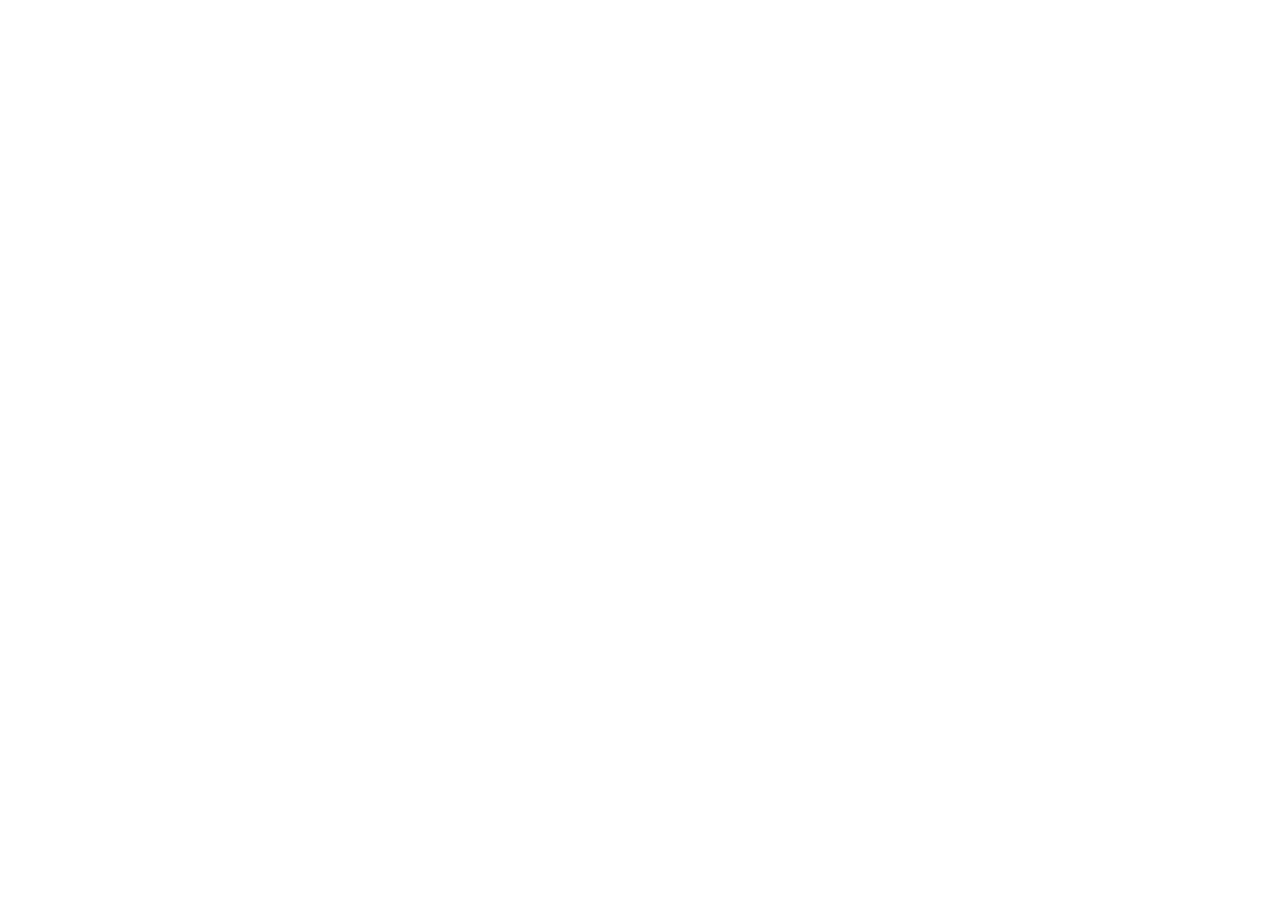
==== index.html @ 7d9b7986 "Add files via upload" ====
<!DOCTYPE html><html lang="th"><head><meta charSet="utf-8"/><meta name="viewport" content="width=device-width, initial-scale=1"/><link rel="stylesheet" href="./assets/styles-fNEETy1O.css" data-precedence="default"/><link rel="stylesheet" href="https://fonts.googleapis.com/css2?family=Noto+Sans+Thai:wght@400&amp;display=swap" data-precedence="default"/><title>OneDayPOS</title><meta name="theme-color" content="#790D16"/><link rel="modulepreload" href="./assets/index-P4hvJKYT.js"/><link rel="modulepreload" href="./assets/routes-D0tOv757.js"/><link rel="modulepreload" href="./assets/shell-CmMg1fGE.js"/><link rel="icon" type="image/svg+xml" href="./favicon.svg"/><link rel="manifest" href="./__grok/manifest.webmanifest"/><link rel="apple-touch-icon" href="./__grok/icon-180.png"/></head><body><!--$--><!--$--><!--/$--><!--/$--><script data-tsr-stream-part="">(self.$R=self.$R||{})["tsr"]=[];self.$_TSR={h(){this.hydrated=!0,this.c()},e(){this.streamEnded=!0,this.c()},c(){this.hydrated&&this.streamEnded&&(delete self.$_TSR,delete self.$R.tsr)},p(e){this.initialized?e():this.buffer.push(e)},buffer:[]};$_TSR.router=($R=>$R[0]={manifest:$R[1]={routes:$R[2]={__root__:$R[3]={preloads:$R[4]=["./assets/index-P4hvJKYT.js"],scripts:$R[5]=[$R[6]={attrs:$R[7]={type:"module",async:!0,src:"./assets/index-P4hvJKYT.js"}}]}}},matches:$R[8]=[$R[9]={i:"__root__ ",u:1792068646329,s:"success",ssr:!0}]})($R["tsr"]);$_TSR.e();{let s=document.currentScript,p;while((p=s.previousElementSibling)&&p.hasAttribute('data-tsr-stream-part'))p.remove();s.remove()}</script><script type="module" async="" src="./assets/index-P4hvJKYT.js"></script><script>document.currentScript.remove();/*$tsr-stream-boundary*/</script></body></html>
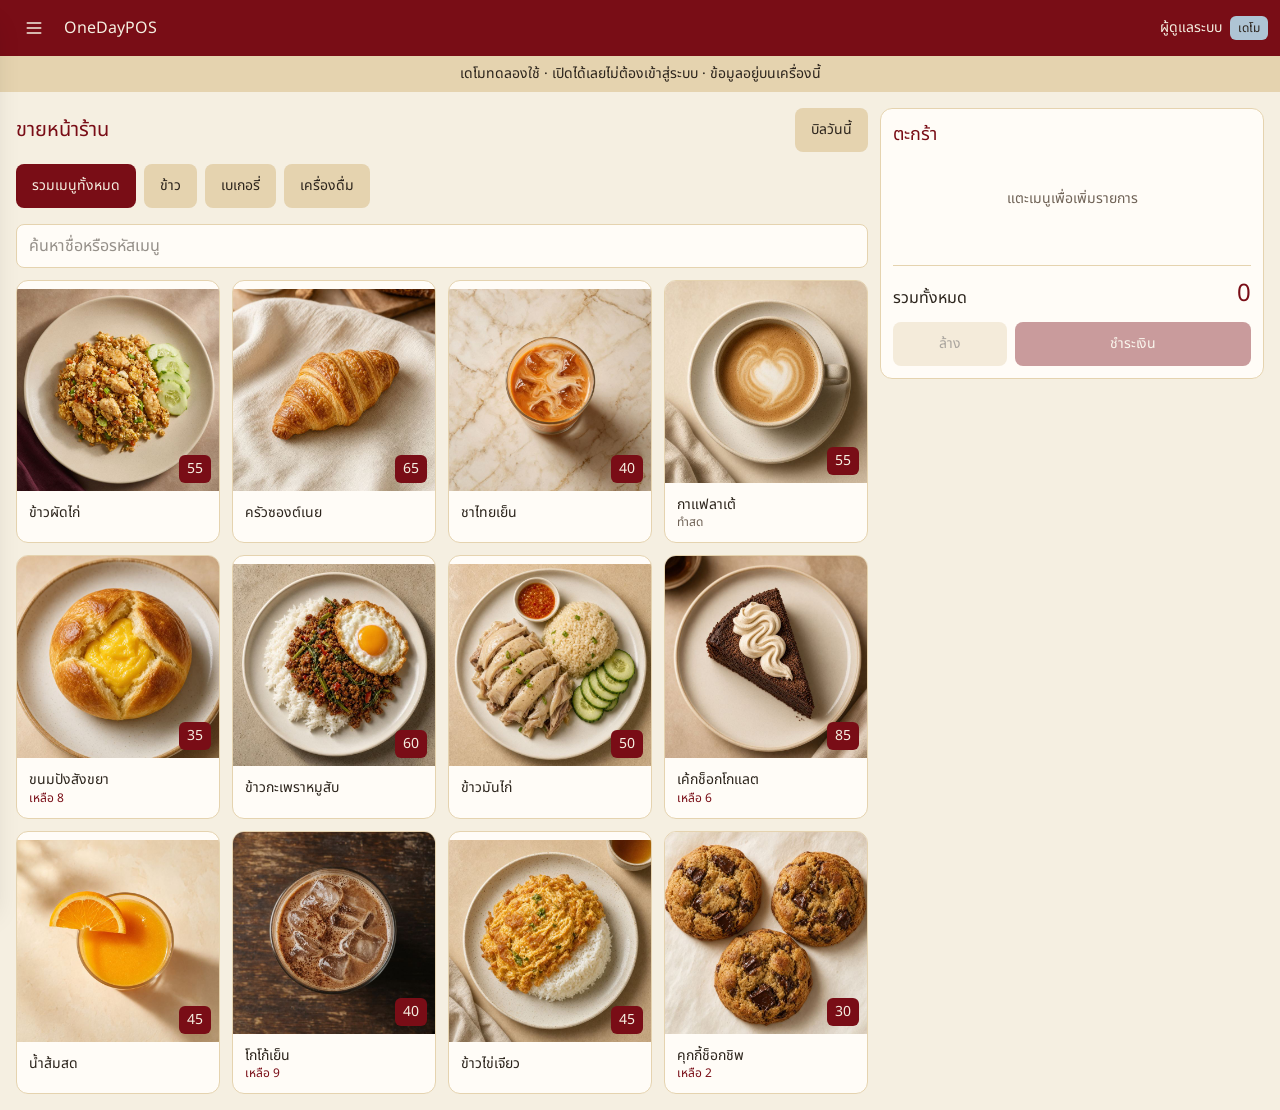
==== commit 8a7d52c9: "Stop the demo from opening the print dialog on every page" ====
--- a/index.html
+++ b/index.html
@@ -1 +1 @@
-<!DOCTYPE html><html lang="th"><head><meta charSet="utf-8"/><meta name="viewport" content="width=device-width, initial-scale=1"/><link rel="stylesheet" href="./assets/styles-fNEETy1O.css" data-precedence="default"/><link rel="stylesheet" href="https://fonts.googleapis.com/css2?family=Noto+Sans+Thai:wght@400&amp;display=swap" data-precedence="default"/><title>OneDayPOS</title><meta name="theme-color" content="#790D16"/><link rel="modulepreload" href="./assets/index-P4hvJKYT.js"/><link rel="modulepreload" href="./assets/routes-D0tOv757.js"/><link rel="modulepreload" href="./assets/shell-CmMg1fGE.js"/><link rel="icon" type="image/svg+xml" href="./favicon.svg"/><link rel="manifest" href="./__grok/manifest.webmanifest"/><link rel="apple-touch-icon" href="./__grok/icon-180.png"/></head><body><!--$--><!--$--><!--/$--><!--/$--><script data-tsr-stream-part="">(self.$R=self.$R||{})["tsr"]=[];self.$_TSR={h(){this.hydrated=!0,this.c()},e(){this.streamEnded=!0,this.c()},c(){this.hydrated&&this.streamEnded&&(delete self.$_TSR,delete self.$R.tsr)},p(e){this.initialized?e():this.buffer.push(e)},buffer:[]};$_TSR.router=($R=>$R[0]={manifest:$R[1]={routes:$R[2]={__root__:$R[3]={preloads:$R[4]=["./assets/index-P4hvJKYT.js"],scripts:$R[5]=[$R[6]={attrs:$R[7]={type:"module",async:!0,src:"./assets/index-P4hvJKYT.js"}}]}}},matches:$R[8]=[$R[9]={i:"__root__ ",u:1792068646329,s:"success",ssr:!0}]})($R["tsr"]);$_TSR.e();{let s=document.currentScript,p;while((p=s.previousElementSibling)&&p.hasAttribute('data-tsr-stream-part'))p.remove();s.remove()}</script><script type="module" async="" src="./assets/index-P4hvJKYT.js"></script><script>document.currentScript.remove();/*$tsr-stream-boundary*/</script></body></html>+<!DOCTYPE html><html lang="th"><head><meta charSet="utf-8"/><meta name="viewport" content="width=device-width, initial-scale=1"/><link rel="stylesheet" href="./assets/styles-fNEETy1O.css" data-precedence="default"/><link rel="stylesheet" href="https://fonts.googleapis.com/css2?family=Noto+Sans+Thai:wght@400&amp;display=swap" data-precedence="default"/><title>OneDayPOS</title><meta name="theme-color" content="#790D16"/><link rel="modulepreload" href="./assets/index-B2iScaxg.js"/><link rel="modulepreload" href="./assets/routes-D-dSI2WV.js"/><link rel="modulepreload" href="./assets/shell-BjtMpGil.js"/><link rel="icon" type="image/svg+xml" href="./favicon.svg"/><link rel="manifest" href="./__grok/manifest.webmanifest"/><link rel="apple-touch-icon" href="./__grok/icon-180.png"/></head><body><!--$--><!--$--><!--/$--><!--/$--><script data-tsr-stream-part="">(self.$R=self.$R||{})["tsr"]=[];self.$_TSR={h(){this.hydrated=!0,this.c()},e(){this.streamEnded=!0,this.c()},c(){this.hydrated&&this.streamEnded&&(delete self.$_TSR,delete self.$R.tsr)},p(e){this.initialized?e():this.buffer.push(e)},buffer:[]};$_TSR.router=($R=>$R[0]={manifest:$R[1]={routes:$R[2]={__root__:$R[3]={preloads:$R[4]=["./assets/index-B2iScaxg.js"],scripts:$R[5]=[$R[6]={attrs:$R[7]={type:"module",async:!0,src:"./assets/index-B2iScaxg.js"}}]}}},matches:$R[8]=[$R[9]={i:"__root__ ",u:1792079364567,s:"success",ssr:!0}]})($R["tsr"]);$_TSR.e();{let s=document.currentScript,p;while((p=s.previousElementSibling)&&p.hasAttribute('data-tsr-stream-part'))p.remove();s.remove()}</script><script type="module" async="" src="./assets/index-B2iScaxg.js"></script><script>document.currentScript.remove();/*$tsr-stream-boundary*/</script></body></html>
--- a/assets/styles-fNEETy1O.css
+++ b/assets/styles-fNEETy1O.css
@@ -0,0 +1,2 @@
+/*! tailwindcss v4.3.3 | MIT License | https://tailwindcss.com */
+@layer properties{@supports (((-webkit-hyphens:none)) and (not (margin-trim:inline))) or ((-moz-orient:inline) and (not (color:rgb(from red r g b)))){*,:before,:after,::backdrop{--tw-translate-x:0;--tw-translate-y:0;--tw-translate-z:0;--tw-scale-x:1;--tw-scale-y:1;--tw-scale-z:1;--tw-rotate-x:initial;--tw-rotate-y:initial;--tw-rotate-z:initial;--tw-skew-x:initial;--tw-skew-y:initial;--tw-space-y-reverse:0;--tw-border-style:solid;--tw-leading:initial;--tw-font-weight:initial;--tw-ordinal:initial;--tw-slashed-zero:initial;--tw-numeric-figure:initial;--tw-numeric-spacing:initial;--tw-numeric-fraction:initial;--tw-shadow:0 0 #0000;--tw-shadow-color:initial;--tw-shadow-alpha:100%;--tw-inset-shadow:0 0 #0000;--tw-inset-shadow-color:initial;--tw-inset-shadow-alpha:100%;--tw-ring-color:initial;--tw-ring-shadow:0 0 #0000;--tw-inset-ring-color:initial;--tw-inset-ring-shadow:0 0 #0000;--tw-ring-inset:initial;--tw-ring-offset-width:0px;--tw-ring-offset-color:#fff;--tw-ring-offset-shadow:0 0 #0000;--tw-outline-style:solid;--tw-blur:initial;--tw-brightness:initial;--tw-contrast:initial;--tw-grayscale:initial;--tw-hue-rotate:initial;--tw-invert:initial;--tw-opacity:initial;--tw-saturate:initial;--tw-sepia:initial;--tw-drop-shadow:initial;--tw-drop-shadow-color:initial;--tw-drop-shadow-alpha:100%;--tw-drop-shadow-size:initial;--tw-duration:initial;--tw-ease:initial;--tw-content:""}}}@layer theme{:root,:host{--font-sans:Tahoma, "Noto Sans Thai", Loma, sans-serif;--font-mono:ui-monospace, SFMono-Regular, Menlo, Monaco, Consolas, "Liberation Mono", "Courier New", monospace;--color-red-500:oklch(63.7% .237 25.331);--color-zinc-50:oklch(98.5% 0 none);--color-zinc-400:oklch(70.5% .015 286.067);--color-zinc-500:oklch(55.2% .016 285.938);--color-zinc-900:oklch(21% .006 285.885);--color-zinc-950:oklch(14.1% .005 285.823);--color-neutral-100:oklch(97% 0 none);--color-neutral-300:oklch(87% 0 none);--color-neutral-500:oklch(55.6% 0 none);--color-neutral-700:oklch(37.1% 0 none);--color-neutral-900:oklch(20.5% 0 none);--color-black:#000;--color-white:#fff;--spacing:.25rem;--container-xs:20rem;--container-sm:24rem;--container-md:28rem;--container-xl:36rem;--container-3xl:48rem;--container-7xl:80rem;--text-xs:.75rem;--text-xs--line-height:calc(1 / .75);--text-sm:.875rem;--text-sm--line-height:calc(1.25 / .875);--text-base:1rem;--text-base--line-height:calc(1.5 / 1);--text-lg:1.125rem;--text-lg--line-height:calc(1.75 / 1.125);--text-xl:1.25rem;--text-xl--line-height:calc(1.75 / 1.25);--text-2xl:1.5rem;--text-2xl--line-height:calc(2 / 1.5);--text-3xl:1.875rem;--text-3xl--line-height:calc(2.25 / 1.875);--font-weight-medium:500;--font-weight-semibold:600;--tracking-tight:-.025em;--leading-tight:1.25;--leading-snug:1.375;--leading-normal:1.5;--radius-xs:.125rem;--radius-sm:.25rem;--radius-md:.375rem;--radius-lg:.5rem;--radius-xl:.75rem;--radius-2xl:1rem;--ease-out:cubic-bezier(0, 0, .2, 1);--ease-in-out:cubic-bezier(.4, 0, .2, 1);--animate-pulse:pulse 2s cubic-bezier(.4, 0, .6, 1) infinite;--default-transition-duration:.15s;--default-transition-timing-function:cubic-bezier(.4, 0, .2, 1);--default-font-family:var(--font-sans);--default-mono-font-family:var(--font-mono);--color-brand:#790d16;--color-brand-ink:#f5efe1;--color-sand:#e5d3af;--color-cream:#f5efe1;--color-ink:#2c241c;--color-muted:#6f6256;--color-card:#fffcf7;--color-sky:#aec4d4}}@layer base{*,:after,:before,::backdrop{box-sizing:border-box;border:0 solid;margin:0;padding:0}::file-selector-button{box-sizing:border-box;border:0 solid;margin:0;padding:0}html,:host{-webkit-text-size-adjust:100%;tab-size:4;line-height:1.5;font-family:var(--default-font-family,-apple-system, BlinkMacSystemFont, "Segoe UI", Roboto, "Helvetica Neue", "Noto Sans", Arial, sans-serif, "Apple Color Emoji", "Segoe UI Emoji", "Segoe UI Symbol", "Noto Color Emoji");font-feature-settings:var(--default-font-feature-settings,normal);font-variation-settings:var(--default-font-variation-settings,normal);-webkit-tap-highlight-color:transparent}hr{height:0;color:inherit;border-top-width:1px}abbr:where([title]){-webkit-text-decoration:underline dotted;text-decoration:underline dotted}h1,h2,h3,h4,h5,h6{font-size:inherit;font-weight:inherit}a{color:inherit;-webkit-text-decoration:inherit;-webkit-text-decoration:inherit;-webkit-text-decoration:inherit;-webkit-text-decoration:inherit;text-decoration:inherit}b,strong{font-weight:bolder}code,kbd,samp,pre{font-family:var(--default-mono-font-family,ui-monospace, SFMono-Regular, Menlo, Monaco, Consolas, "Liberation Mono", "Courier New", monospace);font-feature-settings:var(--default-mono-font-feature-settings,normal);font-variation-settings:var(--default-mono-font-variation-settings,normal);font-size:1em}small{font-size:80%}sub,sup{vertical-align:baseline;font-size:75%;line-height:0;position:relative}sub{bottom:-.25em}sup{top:-.5em}table{text-indent:0;border-color:inherit;border-collapse:collapse}:-moz-focusring:where(:not(iframe)){outline:auto}progress{vertical-align:baseline}summary{display:list-item}ol,ul,menu{list-style:none}img,svg,video,canvas,audio,iframe,embed,object{vertical-align:middle;display:block}img,video{max-width:100%;height:auto}button,input,select,optgroup,textarea{font:inherit;font-feature-settings:inherit;font-variation-settings:inherit;letter-spacing:inherit;color:inherit;opacity:1;background-color:#0000;border-radius:0}::file-selector-button{font:inherit;font-feature-settings:inherit;font-variation-settings:inherit;letter-spacing:inherit;color:inherit;opacity:1;background-color:#0000;border-radius:0}:where(select:is([multiple],[size])) optgroup{font-weight:bolder}:where(select:is([multiple],[size])) optgroup option{padding-inline-start:20px}::file-selector-button{margin-inline-end:4px}::placeholder{opacity:1}@supports (not ((-webkit-appearance:-apple-pay-button))) or (contain-intrinsic-size:1px){::placeholder{color:currentColor}@supports (color:color-mix(in lab, red, red)){::placeholder{color:color-mix(in oklab, currentcolor 50%, transparent)}}}textarea{resize:vertical}::-webkit-search-decoration{-webkit-appearance:none}::-webkit-date-and-time-value{min-height:1lh;text-align:inherit}::-webkit-datetime-edit{display:inline-flex}::-webkit-datetime-edit-fields-wrapper{padding:0}::-webkit-datetime-edit{padding-block:0}::-webkit-datetime-edit-year-field{padding-block:0}::-webkit-datetime-edit-month-field{padding-block:0}::-webkit-datetime-edit-day-field{padding-block:0}::-webkit-datetime-edit-hour-field{padding-block:0}::-webkit-datetime-edit-minute-field{padding-block:0}::-webkit-datetime-edit-second-field{padding-block:0}::-webkit-datetime-edit-millisecond-field{padding-block:0}::-webkit-datetime-edit-meridiem-field{padding-block:0}::-webkit-calendar-picker-indicator{line-height:1}:-moz-ui-invalid{box-shadow:none}button,input:where([type=button],[type=reset],[type=submit]){appearance:button}::file-selector-button{appearance:button}::-webkit-inner-spin-button{height:auto}::-webkit-outer-spin-button{height:auto}[hidden]:where(:not([hidden=until-found])){display:none!important}button:not(:disabled),[role=button]:not(:disabled){cursor:pointer}html{--lightningcss-light:initial;--lightningcss-dark: ;color-scheme:light}body{background:var(--color-cream);min-height:100dvh;color:var(--color-ink);font-family:var(--font-sans);margin:0;line-height:1.5}input,select,textarea,button{font-family:inherit}:focus-visible{outline:2px solid var(--color-brand);outline-offset:2px}}@layer components;@layer utilities{.pointer-events-none{pointer-events:none}.collapse{visibility:collapse}.invisible{visibility:hidden}.visible{visibility:visible}.absolute{position:absolute}.fixed{position:fixed}.relative{position:relative}.static{position:static}.sticky{position:sticky}.inset-0{inset:0}.inset-x-0{inset-inline:0}.top-0{top:0}.top-2{top:calc(var(--spacing) * 2)}.top-16{top:calc(var(--spacing) * 16)}.right-1{right:var(--spacing)}.right-2{right:calc(var(--spacing) * 2)}.right-3{right:calc(var(--spacing) * 3)}.right-4{right:calc(var(--spacing) * 4)}.bottom-0{bottom:0}.bottom-2{bottom:calc(var(--spacing) * 2)}.bottom-4{bottom:calc(var(--spacing) * 4)}.left-0{left:0}.left-1{left:var(--spacing)}.left-2{left:calc(var(--spacing) * 2)}.left-3{left:calc(var(--spacing) * 3)}.left-4{left:calc(var(--spacing) * 4)}.z-30{z-index:30}.z-40{z-index:40}.z-50{z-index:50}.col-span-2{grid-column:span 2/span 2}.container{width:100%}@media (width>=40rem){.container{max-width:40rem}}@media (width>=48rem){.container{max-width:48rem}}@media (width>=64rem){.container{max-width:64rem}}@media (width>=80rem){.container{max-width:80rem}}@media (width>=96rem){.container{max-width:96rem}}.mx-auto{margin-inline:auto}.my-2{margin-block:calc(var(--spacing) * 2)}.mt-1{margin-top:var(--spacing)}.mt-2{margin-top:calc(var(--spacing) * 2)}.mt-3{margin-top:calc(var(--spacing) * 3)}.mt-4{margin-top:calc(var(--spacing) * 4)}.mt-6{margin-top:calc(var(--spacing) * 6)}.mt-8{margin-top:calc(var(--spacing) * 8)}.mt-auto{margin-top:auto}.mb-1{margin-bottom:var(--spacing)}.mb-2{margin-bottom:calc(var(--spacing) * 2)}.mb-3{margin-bottom:calc(var(--spacing) * 3)}.mb-4{margin-bottom:calc(var(--spacing) * 4)}.mb-5{margin-bottom:calc(var(--spacing) * 5)}.ml-2{margin-left:calc(var(--spacing) * 2)}.ml-auto{margin-left:auto}.ml-px{margin-left:1px}.block{display:block}.contents{display:contents}.flex{display:flex}.grid{display:grid}.hidden{display:none}.inline{display:inline}.inline-block{display:inline-block}.inline-flex{display:inline-flex}.table{display:table}.aspect-square{aspect-ratio:1}.size-4{width:calc(var(--spacing) * 4);height:calc(var(--spacing) * 4)}.size-5{width:calc(var(--spacing) * 5);height:calc(var(--spacing) * 5)}.size-10{width:calc(var(--spacing) * 10);height:calc(var(--spacing) * 10)}.size-11{width:calc(var(--spacing) * 11);height:calc(var(--spacing) * 11)}.size-14{width:calc(var(--spacing) * 14);height:calc(var(--spacing) * 14)}.h-7{height:calc(var(--spacing) * 7)}.h-8{height:calc(var(--spacing) * 8)}.h-11{height:calc(var(--spacing) * 11)}.h-14{height:calc(var(--spacing) * 14)}.h-20{height:calc(var(--spacing) * 20)}.h-28{height:calc(var(--spacing) * 28)}.h-dvh{height:100dvh}.h-full{height:100%}.max-h-64{max-height:calc(var(--spacing) * 64)}.max-h-\[85dvh\]{max-height:85dvh}.max-h-\[92dvh\]{max-height:92dvh}.min-h-11{min-height:calc(var(--spacing) * 11)}.min-h-12{min-height:calc(var(--spacing) * 12)}.min-h-24{min-height:calc(var(--spacing) * 24)}.min-h-dvh{min-height:100dvh}.min-h-screen{min-height:100vh}.w-8{width:calc(var(--spacing) * 8)}.w-28{width:calc(var(--spacing) * 28)}.w-72{width:calc(var(--spacing) * 72)}.w-80{width:calc(var(--spacing) * 80)}.w-auto{width:auto}.w-full{width:100%}.max-w-7xl{max-width:var(--container-7xl)}.max-w-36{max-width:calc(var(--spacing) * 36)}.max-w-md{max-width:var(--container-md)}.max-w-sm{max-width:var(--container-sm)}.max-w-xl{max-width:var(--container-xl)}.max-w-xs{max-width:var(--container-xs)}.min-w-0{min-width:0}.min-w-12{min-width:calc(var(--spacing) * 12)}.min-w-32{min-width:calc(var(--spacing) * 32)}.flex-1{flex:1}.shrink{flex-shrink:1}.shrink-0{flex-shrink:0}.border-collapse{border-collapse:collapse}.-translate-x-full{--tw-translate-x:-100%;translate:var(--tw-translate-x) var(--tw-translate-y)}.translate-x-0{--tw-translate-x:0px;translate:var(--tw-translate-x) var(--tw-translate-y)}.scale-100{--tw-scale-x:100%;--tw-scale-y:100%;--tw-scale-z:100%;scale:var(--tw-scale-x) var(--tw-scale-y)}.scale-\[0\.25\]{scale:.25}.transform{transform:var(--tw-rotate-x,) var(--tw-rotate-y,) var(--tw-rotate-z,) var(--tw-skew-x,) var(--tw-skew-y,)}.animate-pulse{animation:var(--animate-pulse)}.cursor-pointer{cursor:pointer}.resize{resize:both}.grid-cols-2{grid-template-columns:repeat(2,minmax(0,1fr))}.grid-cols-3{grid-template-columns:repeat(3,minmax(0,1fr))}.grid-cols-\[1\.5rem_1fr_2rem_2\.5rem\]{grid-template-columns:1.5rem 1fr 2rem 2.5rem}.grid-cols-\[6rem_1fr\]{grid-template-columns:6rem 1fr}.grid-cols-\[6rem_1fr_6rem\]{grid-template-columns:6rem 1fr 6rem}.flex-col{flex-direction:column}.flex-wrap{flex-wrap:wrap}.place-items-center{place-items:center}.items-center{align-items:center}.items-end{align-items:flex-end}.items-start{align-items:flex-start}.justify-between{justify-content:space-between}.justify-center{justify-content:center}.gap-1{gap:var(--spacing)}.gap-2{gap:calc(var(--spacing) * 2)}.gap-3{gap:calc(var(--spacing) * 3)}.gap-4{gap:calc(var(--spacing) * 4)}.gap-6{gap:calc(var(--spacing) * 6)}:where(.space-y-3>:not(:last-child)){--tw-space-y-reverse:0;margin-block-start:calc(calc(var(--spacing) * 3) * var(--tw-space-y-reverse));margin-block-end:calc(calc(var(--spacing) * 3) * calc(1 - var(--tw-space-y-reverse)))}.self-start{align-self:flex-start}.truncate{text-overflow:ellipsis;white-space:nowrap;overflow:hidden}.overflow-auto{overflow:auto}.overflow-hidden{overflow:hidden}.overflow-x-auto{overflow-x:auto}.rounded{border-radius:.25rem}.rounded-2xl{border-radius:var(--radius-2xl)}.rounded-full{border-radius:2147483647px}.rounded-lg{border-radius:var(--radius-lg)}.rounded-md{border-radius:var(--radius-md)}.rounded-xl{border-radius:var(--radius-xl)}.rounded-t-2xl{border-top-left-radius:var(--radius-2xl);border-top-right-radius:var(--radius-2xl)}.border{border-style:var(--tw-border-style);border-width:1px}.border-t{border-top-style:var(--tw-border-style);border-top-width:1px}.border-b{border-bottom-style:var(--tw-border-style);border-bottom-width:1px}.border-dashed{--tw-border-style:dashed;border-style:dashed}.border-ink{border-color:var(--color-ink)}.border-neutral-300{border-color:var(--color-neutral-300)}.border-sand{border-color:var(--color-sand)}.bg-black{background-color:var(--color-black)}.bg-black\/10{background-color:#0000001a}@supports (color:color-mix(in lab, red, red)){.bg-black\/10{background-color:color-mix(in oklab, var(--color-black) 10%, transparent)}}.bg-brand{background-color:var(--color-brand)}.bg-card{background-color:var(--color-card)}.bg-cream{background-color:var(--color-cream)}.bg-ink\/40{background-color:#2c241c66}@supports (color:color-mix(in lab, red, red)){.bg-ink\/40{background-color:color-mix(in oklab, var(--color-ink) 40%, transparent)}}.bg-sand{background-color:var(--color-sand)}.bg-sky{background-color:var(--color-sky)}.bg-transparent{background-color:#0000}.bg-zinc-50{background-color:var(--color-zinc-50)}.object-contain{object-fit:contain}.object-cover{object-fit:cover}.p-2{padding:calc(var(--spacing) * 2)}.p-3{padding:calc(var(--spacing) * 3)}.p-4{padding:calc(var(--spacing) * 4)}.p-6{padding:calc(var(--spacing) * 6)}.p-8{padding:calc(var(--spacing) * 8)}.p-\[16px\]{padding:16px}.px-0{padding-inline:0}.px-2{padding-inline:calc(var(--spacing) * 2)}.px-3{padding-inline:calc(var(--spacing) * 3)}.px-4{padding-inline:calc(var(--spacing) * 4)}.px-6{padding-inline:calc(var(--spacing) * 6)}.py-1{padding-block:var(--spacing)}.py-2{padding-block:calc(var(--spacing) * 2)}.py-3{padding-block:calc(var(--spacing) * 3)}.py-4{padding-block:calc(var(--spacing) * 4)}.py-8{padding-block:calc(var(--spacing) * 8)}.pt-2{padding-top:calc(var(--spacing) * 2)}.pt-3{padding-top:calc(var(--spacing) * 3)}.pt-6{padding-top:calc(var(--spacing) * 6)}.pr-3\.5{padding-right:calc(var(--spacing) * 3.5)}.pb-1{padding-bottom:var(--spacing)}.pb-24{padding-bottom:calc(var(--spacing) * 24)}.pl-4{padding-left:calc(var(--spacing) * 4)}.text-center{text-align:center}.text-left{text-align:left}.text-right{text-align:right}.text-2xl{font-size:var(--text-2xl);line-height:var(--tw-leading,var(--text-2xl--line-height))}.text-3xl{font-size:var(--text-3xl);line-height:var(--tw-leading,var(--text-3xl--line-height))}.text-base{font-size:var(--text-base);line-height:var(--tw-leading,var(--text-base--line-height))}.text-lg{font-size:var(--text-lg);line-height:var(--tw-leading,var(--text-lg--line-height))}.text-sm{font-size:var(--text-sm);line-height:var(--tw-leading,var(--text-sm--line-height))}.text-xl{font-size:var(--text-xl);line-height:var(--tw-leading,var(--text-xl--line-height))}.text-xs{font-size:var(--text-xs);line-height:var(--tw-leading,var(--text-xs--line-height))}.text-\[13px\]{font-size:13px}.leading-snug{--tw-leading:var(--leading-snug);line-height:var(--leading-snug)}.font-medium{--tw-font-weight:var(--font-weight-medium);font-weight:var(--font-weight-medium)}.font-semibold{--tw-font-weight:var(--font-weight-semibold);font-weight:var(--font-weight-semibold)}.text-balance{text-wrap:balance}.text-wrap{text-wrap:wrap}.break-words{overflow-wrap:break-word}.text-brand{color:var(--color-brand)}.text-brand-ink{color:var(--color-brand-ink)}.text-ink{color:var(--color-ink)}.text-muted{color:var(--color-muted)}.text-neutral-500{color:var(--color-neutral-500)}.text-red-500{color:var(--color-red-500)}.text-white{color:var(--color-white)}.text-zinc-500{color:var(--color-zinc-500)}.text-zinc-900{color:var(--color-zinc-900)}.lowercase{text-transform:lowercase}.uppercase{text-transform:uppercase}.tabular-nums{--tw-numeric-spacing:tabular-nums;font-variant-numeric:var(--tw-ordinal,) var(--tw-slashed-zero,) var(--tw-numeric-figure,) var(--tw-numeric-spacing,) var(--tw-numeric-fraction,)}.underline-offset-4{text-underline-offset:4px}.antialiased{-webkit-font-smoothing:antialiased;-moz-osx-font-smoothing:grayscale}.opacity-0{opacity:0}.opacity-50{opacity:.5}.opacity-70{opacity:.7}.opacity-100{opacity:1}.shadow{--tw-shadow:0 1px 3px 0 var(--tw-shadow-color,#0000001a), 0 1px 2px -1px var(--tw-shadow-color,#0000001a);box-shadow:var(--tw-inset-shadow), var(--tw-inset-ring-shadow), var(--tw-ring-offset-shadow), var(--tw-ring-shadow), var(--tw-shadow)}.shadow-lg{--tw-shadow:0 10px 15px -3px var(--tw-shadow-color,#0000001a), 0 4px 6px -4px var(--tw-shadow-color,#0000001a);box-shadow:var(--tw-inset-shadow), var(--tw-inset-ring-shadow), var(--tw-ring-offset-shadow), var(--tw-ring-shadow), var(--tw-shadow)}.shadow-sm{--tw-shadow:0 1px 3px 0 var(--tw-shadow-color,#0000001a), 0 1px 2px -1px var(--tw-shadow-color,#0000001a);box-shadow:var(--tw-inset-shadow), var(--tw-inset-ring-shadow), var(--tw-ring-offset-shadow), var(--tw-ring-shadow), var(--tw-shadow)}.shadow-xl{--tw-shadow:0 20px 25px -5px var(--tw-shadow-color,#0000001a), 0 8px 10px -6px var(--tw-shadow-color,#0000001a);box-shadow:var(--tw-inset-shadow), var(--tw-inset-ring-shadow), var(--tw-ring-offset-shadow), var(--tw-ring-shadow), var(--tw-shadow)}.ring{--tw-ring-shadow:var(--tw-ring-inset,) 0 0 0 calc(1px + var(--tw-ring-offset-width)) var(--tw-ring-color,currentcolor);box-shadow:var(--tw-inset-shadow), var(--tw-inset-ring-shadow), var(--tw-ring-offset-shadow), var(--tw-ring-shadow), var(--tw-shadow)}.outline,.outline-1{outline-style:var(--tw-outline-style);outline-width:1px}.-outline-offset-1{outline-offset:calc(1px * -1)}.outline-black\/10{outline-color:#0000001a}@supports (color:color-mix(in lab, red, red)){.outline-black\/10{outline-color:color-mix(in oklab, var(--color-black) 10%, transparent)}}.blur{--tw-blur:blur(8px);filter:var(--tw-blur,) var(--tw-brightness,) var(--tw-contrast,) var(--tw-grayscale,) var(--tw-hue-rotate,) var(--tw-invert,) var(--tw-saturate,) var(--tw-sepia,) var(--tw-drop-shadow,)}.blur-\[4px\]{--tw-blur:blur(4px);filter:var(--tw-blur,) var(--tw-brightness,) var(--tw-contrast,) var(--tw-grayscale,) var(--tw-hue-rotate,) var(--tw-invert,) var(--tw-saturate,) var(--tw-sepia,) var(--tw-drop-shadow,)}.blur-none{--tw-blur: ;filter:var(--tw-blur,) var(--tw-brightness,) var(--tw-contrast,) var(--tw-grayscale,) var(--tw-hue-rotate,) var(--tw-invert,) var(--tw-saturate,) var(--tw-sepia,) var(--tw-drop-shadow,)}.grayscale{--tw-grayscale:grayscale(100%);filter:var(--tw-blur,) var(--tw-brightness,) var(--tw-contrast,) var(--tw-grayscale,) var(--tw-hue-rotate,) var(--tw-invert,) var(--tw-saturate,) var(--tw-sepia,) var(--tw-drop-shadow,)}.invert{--tw-invert:invert(100%);filter:var(--tw-blur,) var(--tw-brightness,) var(--tw-contrast,) var(--tw-grayscale,) var(--tw-hue-rotate,) var(--tw-invert,) var(--tw-saturate,) var(--tw-sepia,) var(--tw-drop-shadow,)}.sepia{--tw-sepia:sepia(100%);filter:var(--tw-blur,) var(--tw-brightness,) var(--tw-contrast,) var(--tw-grayscale,) var(--tw-hue-rotate,) var(--tw-invert,) var(--tw-saturate,) var(--tw-sepia,) var(--tw-drop-shadow,)}.filter{filter:var(--tw-blur,) var(--tw-brightness,) var(--tw-contrast,) var(--tw-grayscale,) var(--tw-hue-rotate,) var(--tw-invert,) var(--tw-saturate,) var(--tw-sepia,) var(--tw-drop-shadow,)}.filter\!{filter:var(--tw-blur,) var(--tw-brightness,) var(--tw-contrast,) var(--tw-grayscale,) var(--tw-hue-rotate,) var(--tw-invert,) var(--tw-saturate,) var(--tw-sepia,) var(--tw-drop-shadow,)!important}.transition{transition-property:color,background-color,border-color,outline-color,text-decoration-color,fill,stroke,--tw-gradient-from,--tw-gradient-via,--tw-gradient-to,opacity,box-shadow,transform,translate,scale,rotate,filter,-webkit-backdrop-filter,backdrop-filter,display,content-visibility,overlay,pointer-events;transition-timing-function:var(--tw-ease,var(--default-transition-timing-function));transition-duration:var(--tw-duration,var(--default-transition-duration))}.transition-\[box-shadow\]{transition-property:box-shadow;transition-timing-function:var(--tw-ease,var(--default-transition-timing-function));transition-duration:var(--tw-duration,var(--default-transition-duration))}.transition-\[opacity\,filter\,scale\]{transition-property:opacity,filter,scale;transition-timing-function:var(--tw-ease,var(--default-transition-timing-function));transition-duration:var(--tw-duration,var(--default-transition-duration))}.transition-\[scale\,background-color\]{transition-property:scale,background-color;transition-timing-function:var(--tw-ease,var(--default-transition-timing-function));transition-duration:var(--tw-duration,var(--default-transition-duration))}.transition-\[scale\,opacity\,filter\]{transition-property:scale,opacity,filter;transition-timing-function:var(--tw-ease,var(--default-transition-timing-function));transition-duration:var(--tw-duration,var(--default-transition-duration))}.transition-transform{transition-property:transform,translate,scale,rotate;transition-timing-function:var(--tw-ease,var(--default-transition-timing-function));transition-duration:var(--tw-duration,var(--default-transition-duration))}.duration-150{--tw-duration:.15s;transition-duration:.15s}.duration-300{--tw-duration:.3s;transition-duration:.3s}.ease-\[cubic-bezier\(0\.2\,0\,0\,1\)\]{--tw-ease:cubic-bezier(.2,0,0,1);transition-timing-function:cubic-bezier(.2,0,0,1)}.ease-out{--tw-ease:var(--ease-out);transition-timing-function:var(--ease-out)}.after\:absolute:after{content:var(--tw-content);position:absolute}.after\:top-1\/2:after{content:var(--tw-content);top:50%}.after\:left-1\/2:after{content:var(--tw-content);left:50%}.after\:size-10:after{content:var(--tw-content);width:calc(var(--spacing) * 10);height:calc(var(--spacing) * 10)}.after\:-translate-1\/2:after{content:var(--tw-content);--tw-translate-x:calc(calc(1 / 2 * 100%) * -1);--tw-translate-y:calc(calc(1 / 2 * 100%) * -1);translate:var(--tw-translate-x) var(--tw-translate-y)}@media (hover:hover){.hover\:bg-neutral-100:hover{background-color:var(--color-neutral-100)}.hover\:bg-sand:hover{background-color:var(--color-sand)}.hover\:underline:hover{text-decoration-line:underline}}.active\:scale-\[0\.96\]:active,.active\:not-disabled\:scale-\[0\.96\]:active:not(:disabled){scale:.96}.disabled\:cursor-wait:disabled{cursor:wait}.disabled\:no-underline:disabled{text-decoration-line:none}.disabled\:opacity-40:disabled{opacity:.4}@media (width>=40rem){.sm\:inline{display:inline}.sm\:max-w-3xl{max-width:var(--container-3xl)}.sm\:max-w-md{max-width:var(--container-md)}.sm\:grid-cols-2{grid-template-columns:repeat(2,minmax(0,1fr))}.sm\:grid-cols-3{grid-template-columns:repeat(3,minmax(0,1fr))}.sm\:grid-cols-4{grid-template-columns:repeat(4,minmax(0,1fr))}.sm\:grid-cols-5{grid-template-columns:repeat(5,minmax(0,1fr))}.sm\:grid-cols-\[12rem_1fr\]{grid-template-columns:12rem 1fr}.sm\:items-center{align-items:center}.sm\:gap-2{gap:calc(var(--spacing) * 2)}.sm\:rounded-2xl{border-radius:var(--radius-2xl)}.sm\:p-4{padding:calc(var(--spacing) * 4)}.sm\:px-3{padding-inline:calc(var(--spacing) * 3)}}@media (width>=64rem){.lg\:sticky{position:sticky}.lg\:top-16{top:calc(var(--spacing) * 16)}.lg\:block{display:block}.lg\:hidden{display:none}.lg\:grid-cols-\[1\.2fr_0\.8fr\]{grid-template-columns:1.2fr .8fr}.lg\:grid-cols-\[1fr_16rem\]{grid-template-columns:1fr 16rem}.lg\:flex-row{flex-direction:row}.lg\:self-start{align-self:flex-start}.lg\:pb-0{padding-bottom:0}}@media (width>=80rem){.xl\:w-96{width:calc(var(--spacing) * 96)}.xl\:grid-cols-4{grid-template-columns:repeat(4,minmax(0,1fr))}}@media (prefers-color-scheme:dark){.dark\:border-neutral-700{border-color:var(--color-neutral-700)}.dark\:bg-white\/20{background-color:#fff3}@supports (color:color-mix(in lab, red, red)){.dark\:bg-white\/20{background-color:color-mix(in oklab, var(--color-white) 20%, transparent)}}.dark\:bg-zinc-950{background-color:var(--color-zinc-950)}.dark\:text-zinc-50{color:var(--color-zinc-50)}.dark\:text-zinc-400{color:var(--color-zinc-400)}.dark\:outline-white\/10{outline-color:#ffffff1a}@supports (color:color-mix(in lab, red, red)){.dark\:outline-white\/10{outline-color:color-mix(in oklab, var(--color-white) 10%, transparent)}}@media (hover:hover){.dark\:hover\:bg-neutral-900:hover{background-color:var(--color-neutral-900)}}}}.sidebar-panel{transition:transform .2s}.cart-pane{max-height:calc(100dvh - 5.5rem)}.receipt-paper{width:72mm;max-width:100%}@media (prefers-reduced-motion:reduce){.sidebar-panel{transition:none}}.print-mount{display:none}@media print{.no-print{display:none!important}.print-mount{display:block!important}body{background:#fff!important}}@property --tw-translate-x{syntax:"*";inherits:false;initial-value:0}@property --tw-translate-y{syntax:"*";inherits:false;initial-value:0}@property --tw-translate-z{syntax:"*";inherits:false;initial-value:0}@property --tw-scale-x{syntax:"*";inherits:false;initial-value:1}@property --tw-scale-y{syntax:"*";inherits:false;initial-value:1}@property --tw-scale-z{syntax:"*";inherits:false;initial-value:1}@property --tw-rotate-x{syntax:"*";inherits:false}@property --tw-rotate-y{syntax:"*";inherits:false}@property --tw-rotate-z{syntax:"*";inherits:false}@property --tw-skew-x{syntax:"*";inherits:false}@property --tw-skew-y{syntax:"*";inherits:false}@property --tw-space-y-reverse{syntax:"*";inherits:false;initial-value:0}@property --tw-border-style{syntax:"*";inherits:false;initial-value:solid}@property --tw-leading{syntax:"*";inherits:false}@property --tw-font-weight{syntax:"*";inherits:false}@property --tw-ordinal{syntax:"*";inherits:false}@property --tw-slashed-zero{syntax:"*";inherits:false}@property --tw-numeric-figure{syntax:"*";inherits:false}@property --tw-numeric-spacing{syntax:"*";inherits:false}@property --tw-numeric-fraction{syntax:"*";inherits:false}@property --tw-shadow{syntax:"*";inherits:false;initial-value:0 0 #0000}@property --tw-shadow-color{syntax:"*";inherits:false}@property --tw-shadow-alpha{syntax:"<percentage>";inherits:false;initial-value:100%}@property --tw-inset-shadow{syntax:"*";inherits:false;initial-value:0 0 #0000}@property --tw-inset-shadow-color{syntax:"*";inherits:false}@property --tw-inset-shadow-alpha{syntax:"<percentage>";inherits:false;initial-value:100%}@property --tw-ring-color{syntax:"*";inherits:false}@property --tw-ring-shadow{syntax:"*";inherits:false;initial-value:0 0 #0000}@property --tw-inset-ring-color{syntax:"*";inherits:false}@property --tw-inset-ring-shadow{syntax:"*";inherits:false;initial-value:0 0 #0000}@property --tw-ring-inset{syntax:"*";inherits:false}@property --tw-ring-offset-width{syntax:"<length>";inherits:false;initial-value:0}@property --tw-ring-offset-color{syntax:"*";inherits:false;initial-value:#fff}@property --tw-ring-offset-shadow{syntax:"*";inherits:false;initial-value:0 0 #0000}@property --tw-outline-style{syntax:"*";inherits:false;initial-value:solid}@property --tw-blur{syntax:"*";inherits:false}@property --tw-brightness{syntax:"*";inherits:false}@property --tw-contrast{syntax:"*";inherits:false}@property --tw-grayscale{syntax:"*";inherits:false}@property --tw-hue-rotate{syntax:"*";inherits:false}@property --tw-invert{syntax:"*";inherits:false}@property --tw-opacity{syntax:"*";inherits:false}@property --tw-saturate{syntax:"*";inherits:false}@property --tw-sepia{syntax:"*";inherits:false}@property --tw-drop-shadow{syntax:"*";inherits:false}@property --tw-drop-shadow-color{syntax:"*";inherits:false}@property --tw-drop-shadow-alpha{syntax:"<percentage>";inherits:false;initial-value:100%}@property --tw-drop-shadow-size{syntax:"*";inherits:false}@property --tw-duration{syntax:"*";inherits:false}@property --tw-ease{syntax:"*";inherits:false}@property --tw-content{syntax:"*";inherits:false;initial-value:""}@keyframes pulse{50%{opacity:.5}}
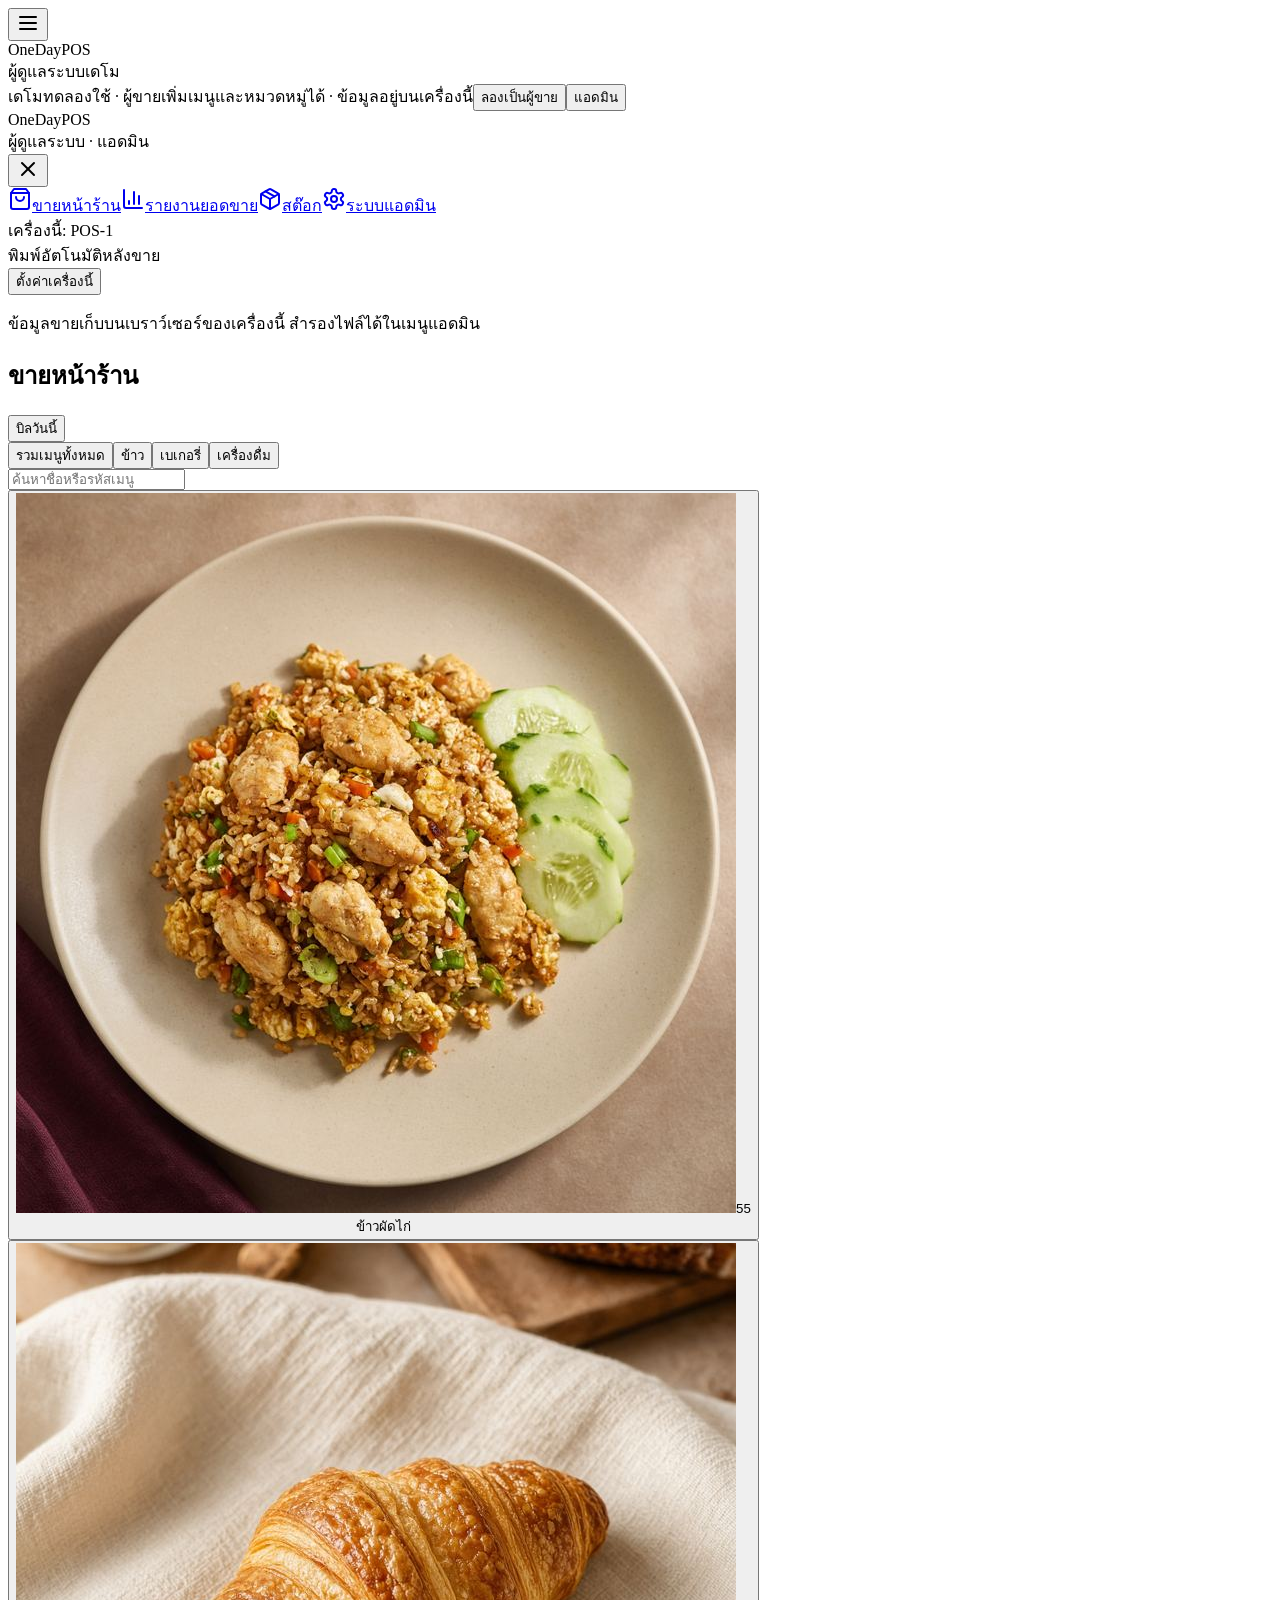
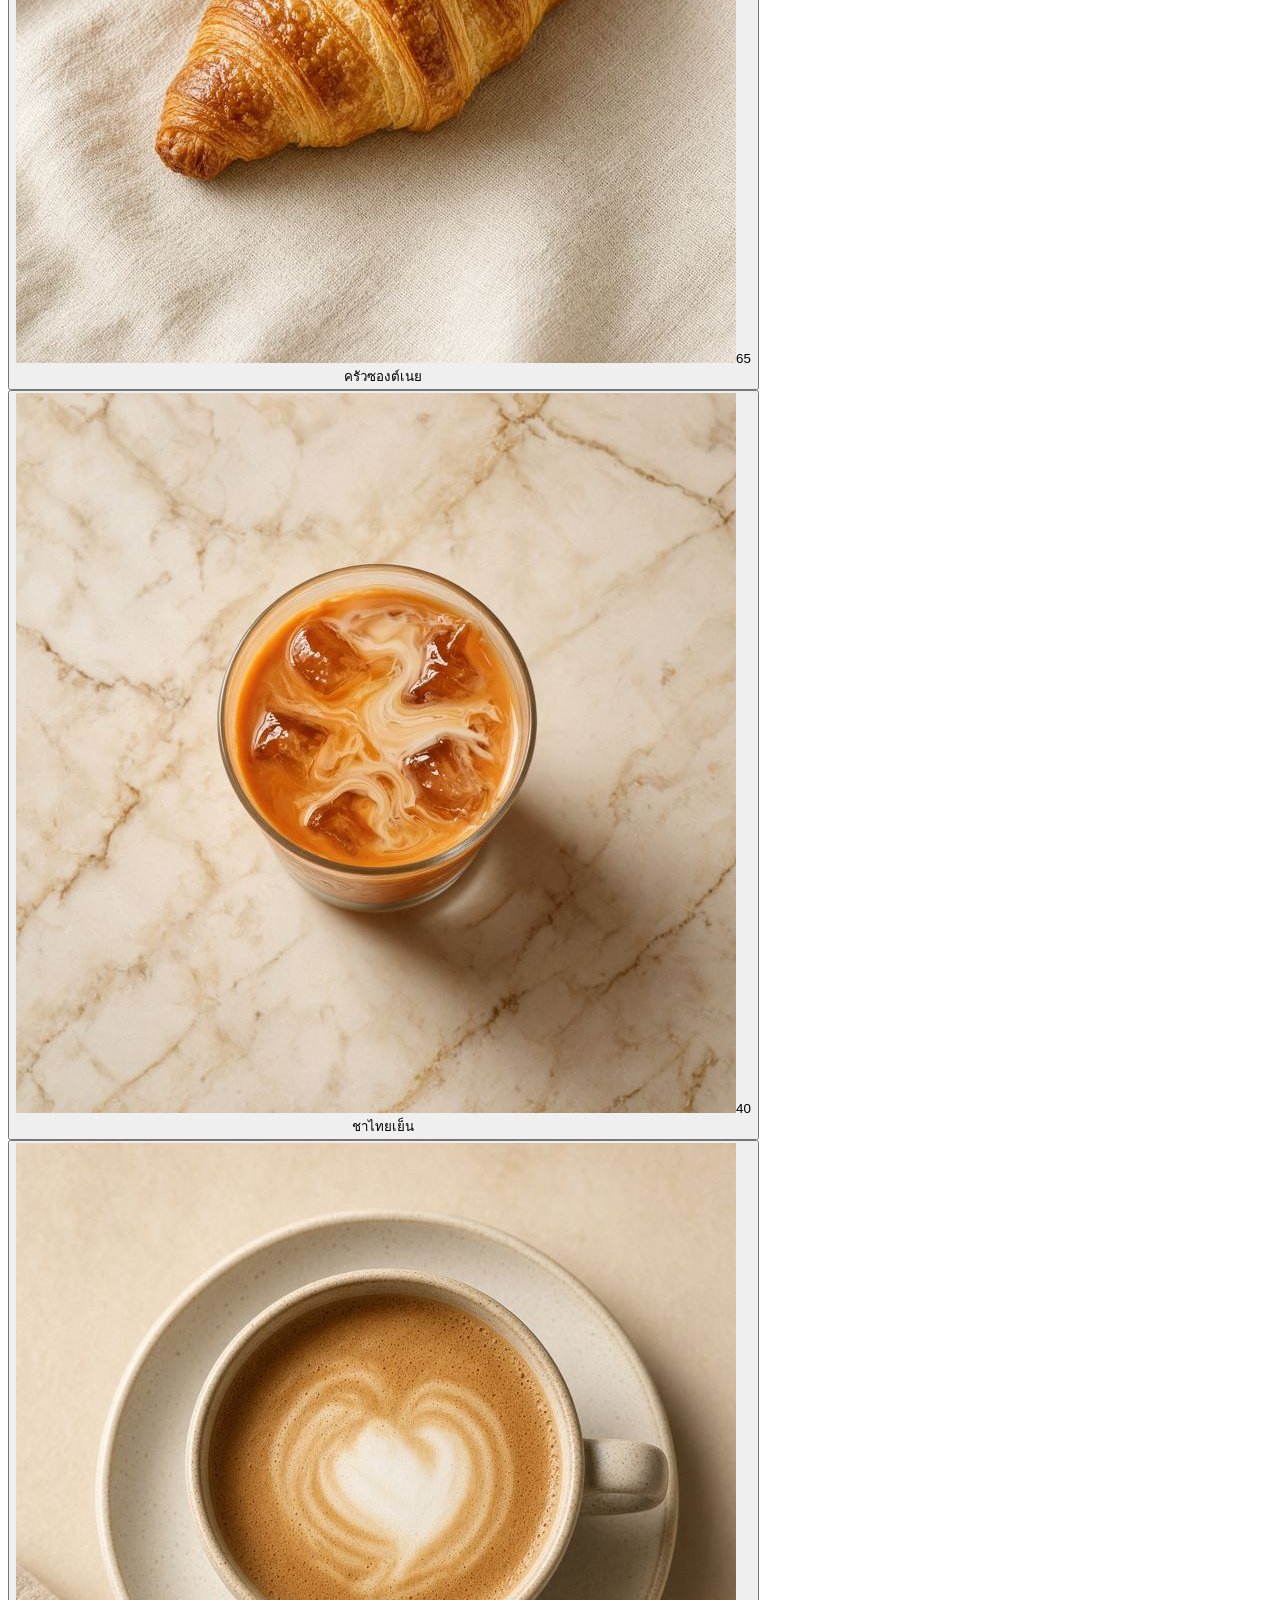
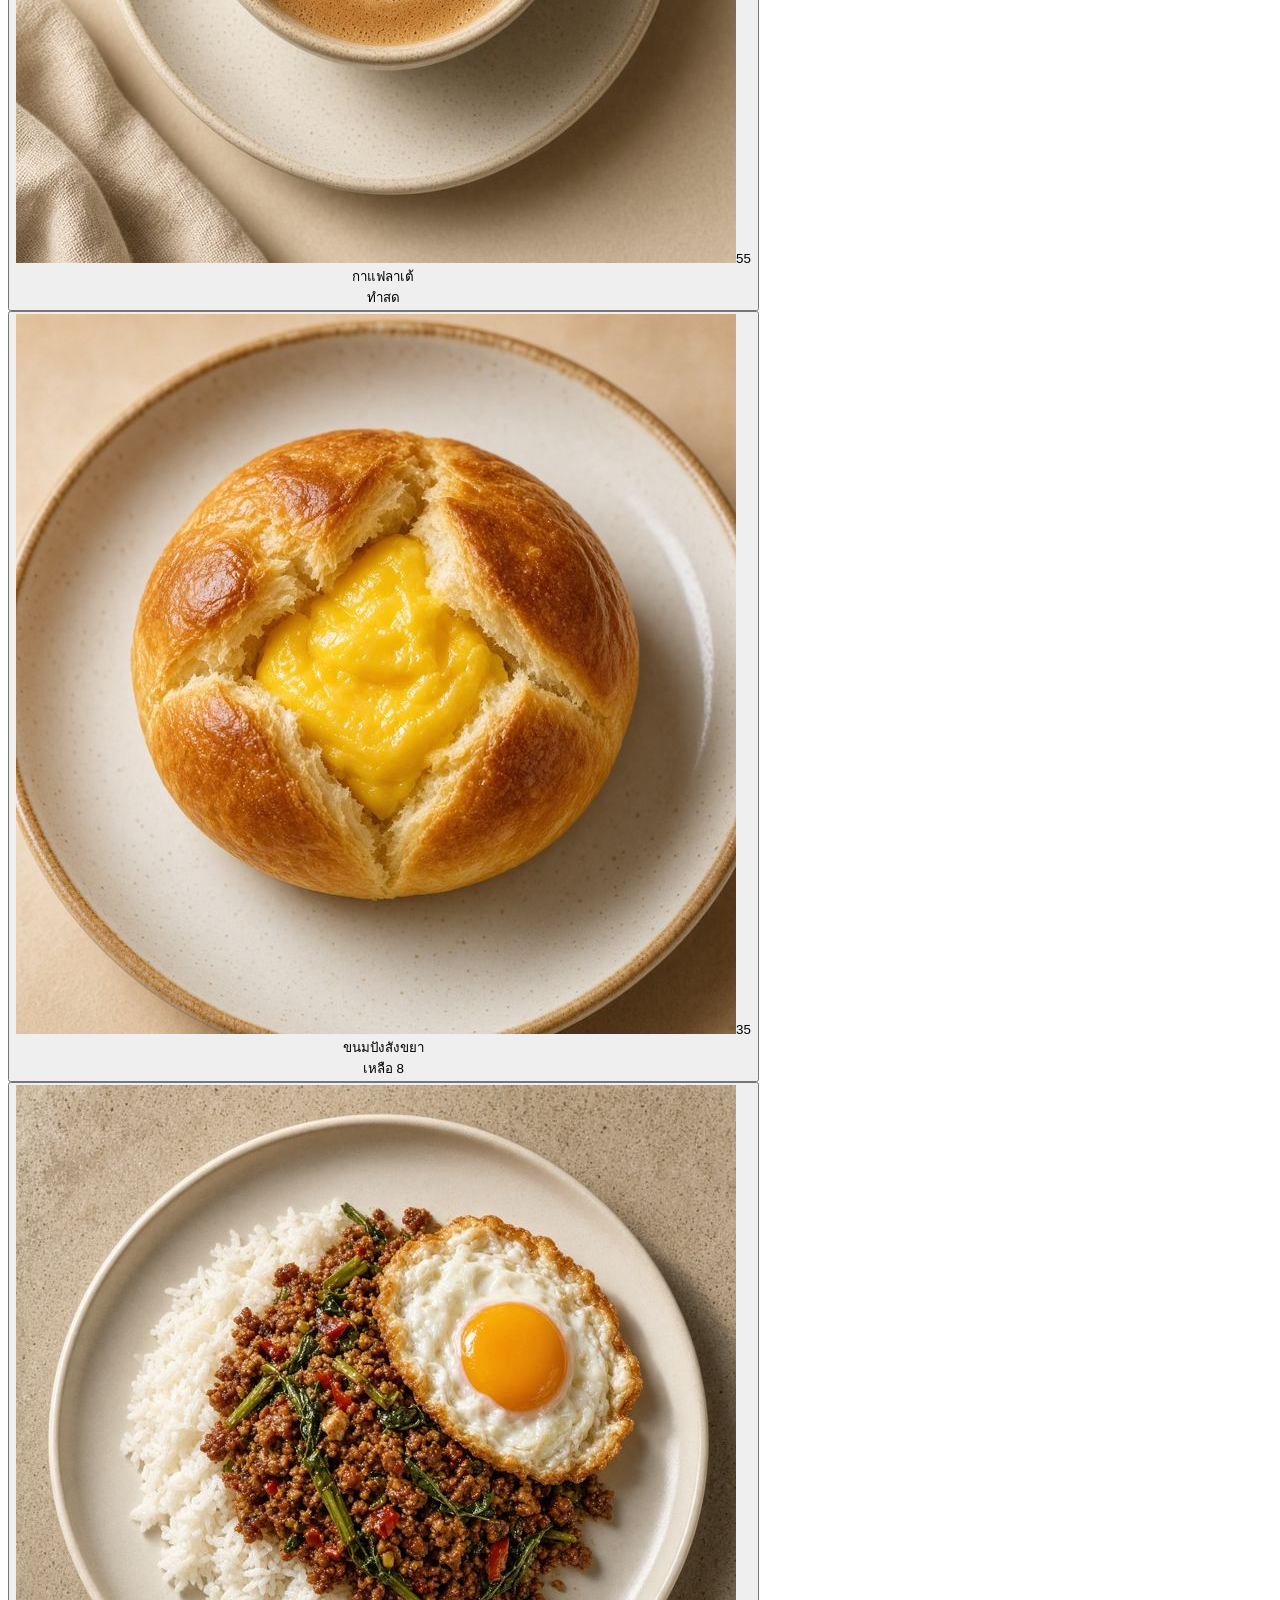
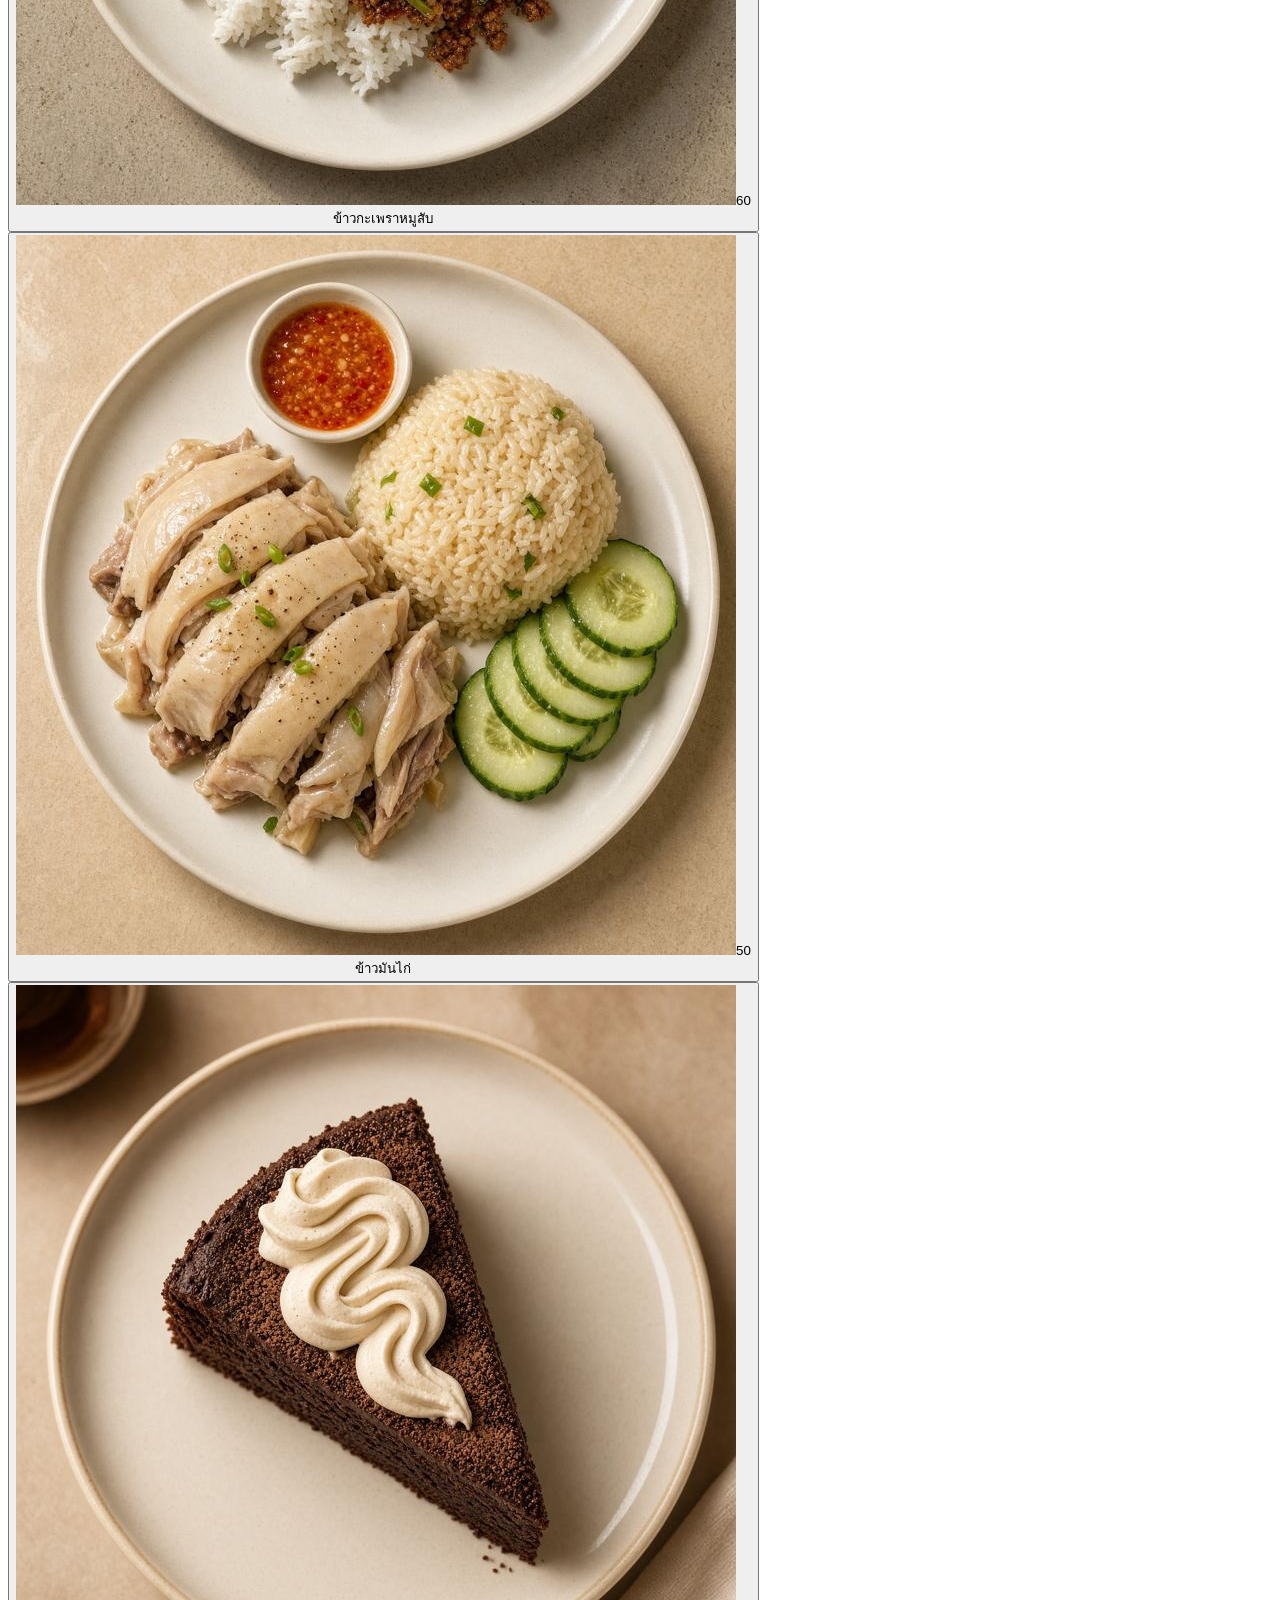
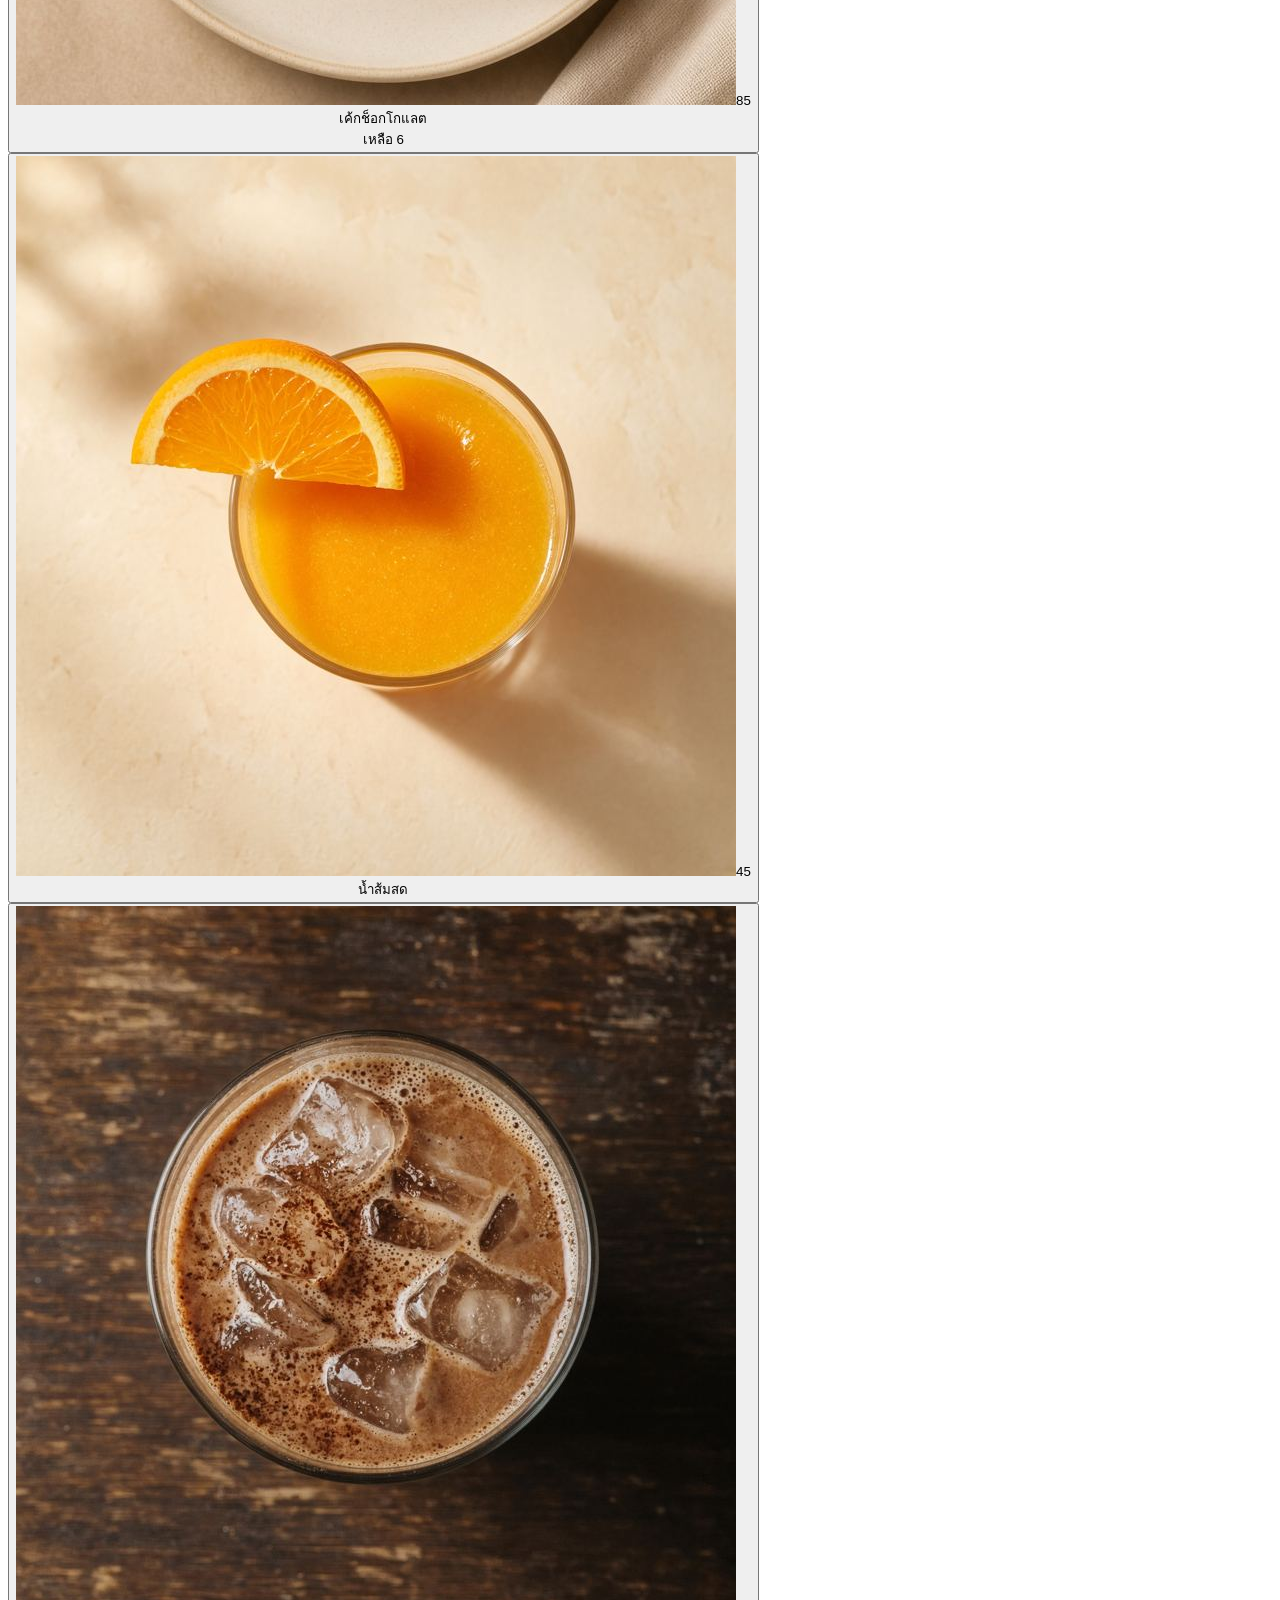
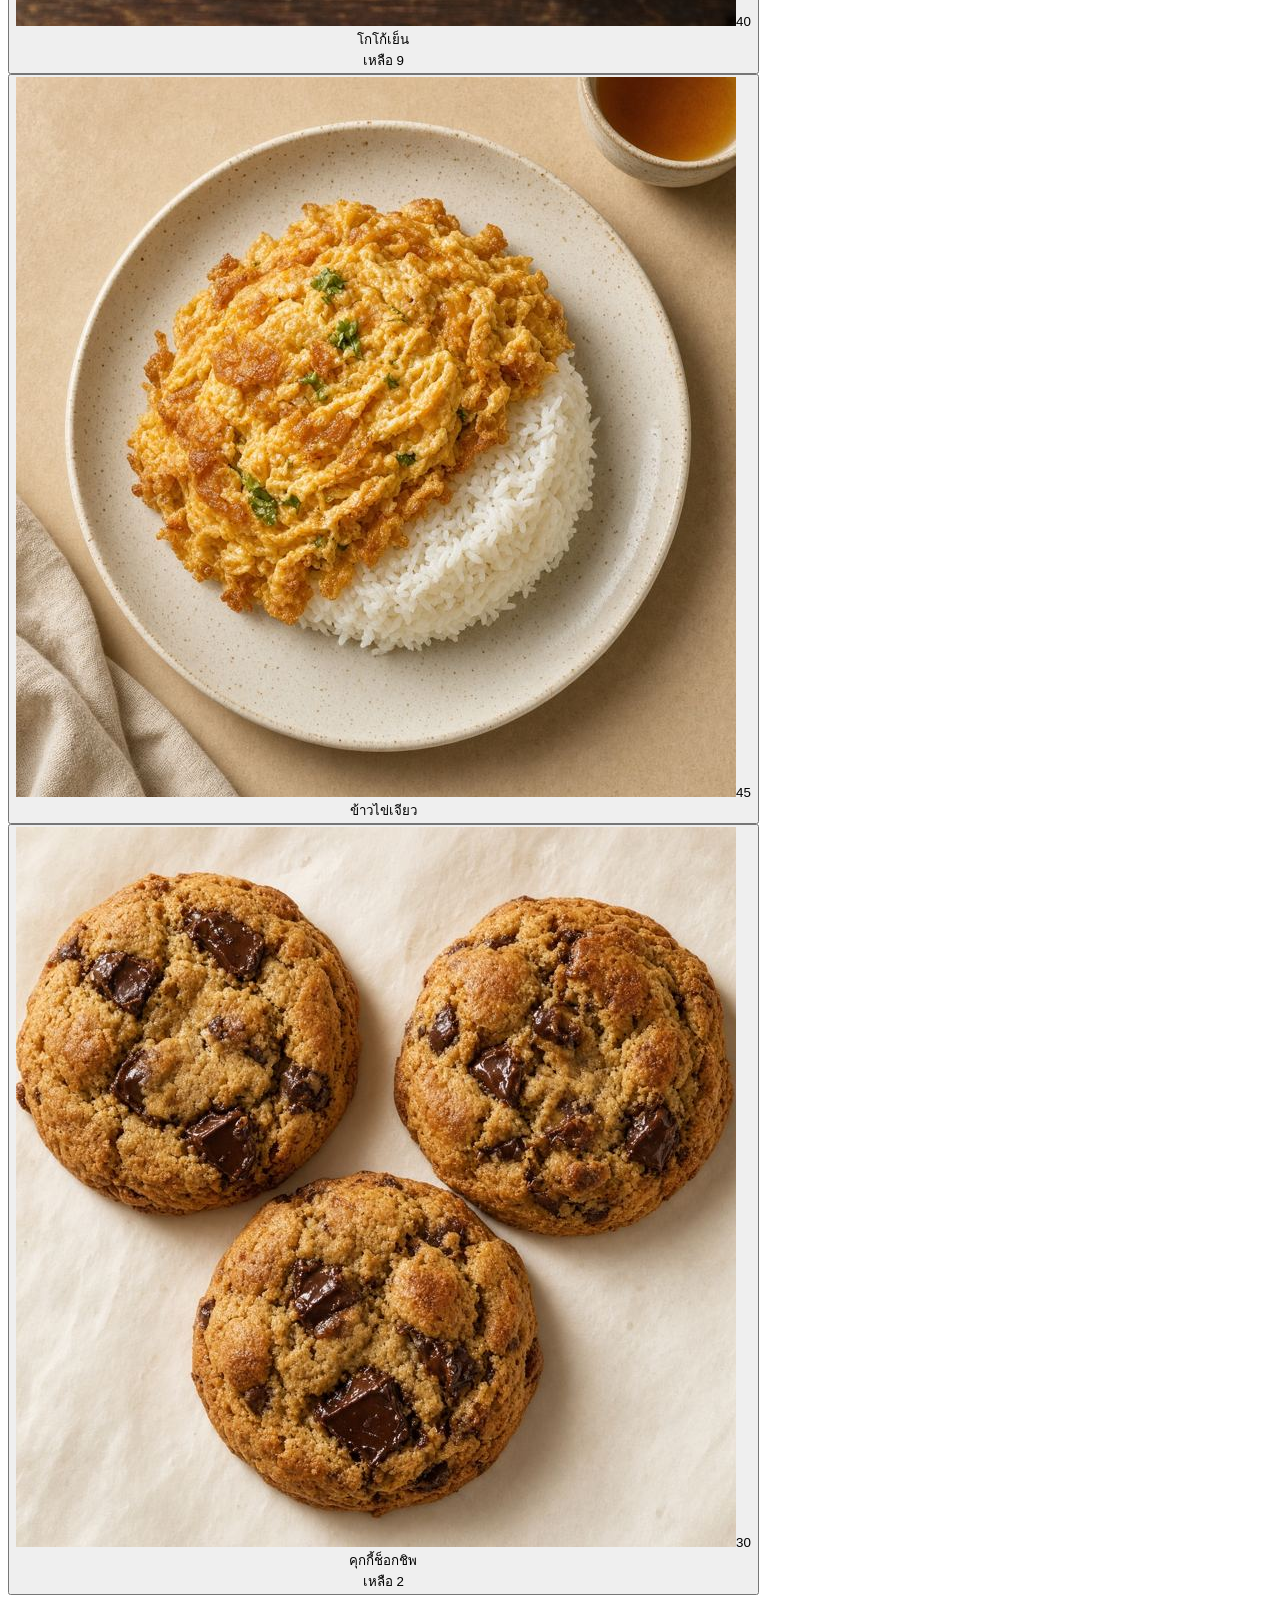
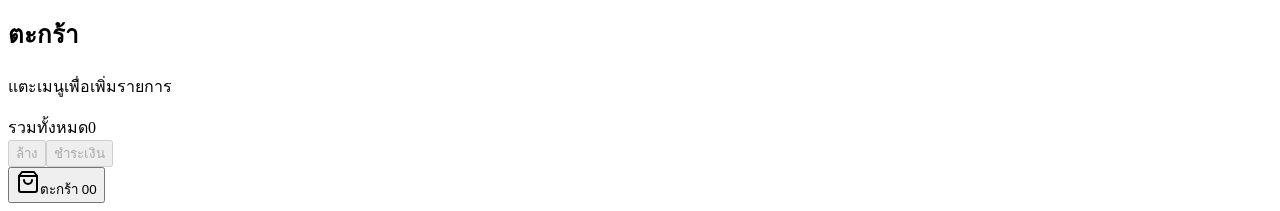
==== commit 3a74bfd6: "Let demo sellers add menu items and categories" ====
--- a/index.html
+++ b/index.html
@@ -1 +1 @@
-<!DOCTYPE html><html lang="th"><head><meta charSet="utf-8"/><meta name="viewport" content="width=device-width, initial-scale=1"/><link rel="stylesheet" href="./assets/styles-fNEETy1O.css" data-precedence="default"/><link rel="stylesheet" href="https://fonts.googleapis.com/css2?family=Noto+Sans+Thai:wght@400&amp;display=swap" data-precedence="default"/><title>OneDayPOS</title><meta name="theme-color" content="#790D16"/><link rel="modulepreload" href="./assets/index-B2iScaxg.js"/><link rel="modulepreload" href="./assets/routes-D-dSI2WV.js"/><link rel="modulepreload" href="./assets/shell-BjtMpGil.js"/><link rel="icon" type="image/svg+xml" href="./favicon.svg"/><link rel="manifest" href="./__grok/manifest.webmanifest"/><link rel="apple-touch-icon" href="./__grok/icon-180.png"/></head><body><!--$--><!--$--><!--/$--><!--/$--><script data-tsr-stream-part="">(self.$R=self.$R||{})["tsr"]=[];self.$_TSR={h(){this.hydrated=!0,this.c()},e(){this.streamEnded=!0,this.c()},c(){this.hydrated&&this.streamEnded&&(delete self.$_TSR,delete self.$R.tsr)},p(e){this.initialized?e():this.buffer.push(e)},buffer:[]};$_TSR.router=($R=>$R[0]={manifest:$R[1]={routes:$R[2]={__root__:$R[3]={preloads:$R[4]=["./assets/index-B2iScaxg.js"],scripts:$R[5]=[$R[6]={attrs:$R[7]={type:"module",async:!0,src:"./assets/index-B2iScaxg.js"}}]}}},matches:$R[8]=[$R[9]={i:"__root__ ",u:1792079364567,s:"success",ssr:!0}]})($R["tsr"]);$_TSR.e();{let s=document.currentScript,p;while((p=s.previousElementSibling)&&p.hasAttribute('data-tsr-stream-part'))p.remove();s.remove()}</script><script type="module" async="" src="./assets/index-B2iScaxg.js"></script><script>document.currentScript.remove();/*$tsr-stream-boundary*/</script></body></html>+<!DOCTYPE html><html lang="th"><head><meta charSet="utf-8"/><meta name="viewport" content="width=device-width, initial-scale=1"/><link rel="stylesheet" href="./assets/styles-CiONnsIz.css" data-precedence="default"/><link rel="stylesheet" href="https://fonts.googleapis.com/css2?family=Noto+Sans+Thai:wght@400&amp;display=swap" data-precedence="default"/><title>OneDayPOS</title><meta name="theme-color" content="#790D16"/><link rel="modulepreload" href="./assets/index-y87a2fUC.js"/><link rel="modulepreload" href="./assets/routes-CYvJAuCr.js"/><link rel="modulepreload" href="./assets/shell-Bl8M8MO4.js"/><link rel="icon" type="image/svg+xml" href="./favicon.svg"/><link rel="manifest" href="./__grok/manifest.webmanifest"/><link rel="apple-touch-icon" href="./__grok/icon-180.png"/></head><body><!--$--><!--$--><!--/$--><!--/$--><script data-tsr-stream-part="">(self.$R=self.$R||{})["tsr"]=[];self.$_TSR={h(){this.hydrated=!0,this.c()},e(){this.streamEnded=!0,this.c()},c(){this.hydrated&&this.streamEnded&&(delete self.$_TSR,delete self.$R.tsr)},p(e){this.initialized?e():this.buffer.push(e)},buffer:[]};$_TSR.router=($R=>$R[0]={manifest:$R[1]={routes:$R[2]={__root__:$R[3]={preloads:$R[4]=["./assets/index-y87a2fUC.js"],scripts:$R[5]=[$R[6]={attrs:$R[7]={type:"module",async:!0,src:"./assets/index-y87a2fUC.js"}}]}}},matches:$R[8]=[$R[9]={i:"__root__ ",u:1792080681056,s:"success",ssr:!0}]})($R["tsr"]);$_TSR.e();{let s=document.currentScript,p;while((p=s.previousElementSibling)&&p.hasAttribute('data-tsr-stream-part'))p.remove();s.remove()}</script><script type="module" async="" src="./assets/index-y87a2fUC.js"></script><script>document.currentScript.remove();/*$tsr-stream-boundary*/</script></body></html>
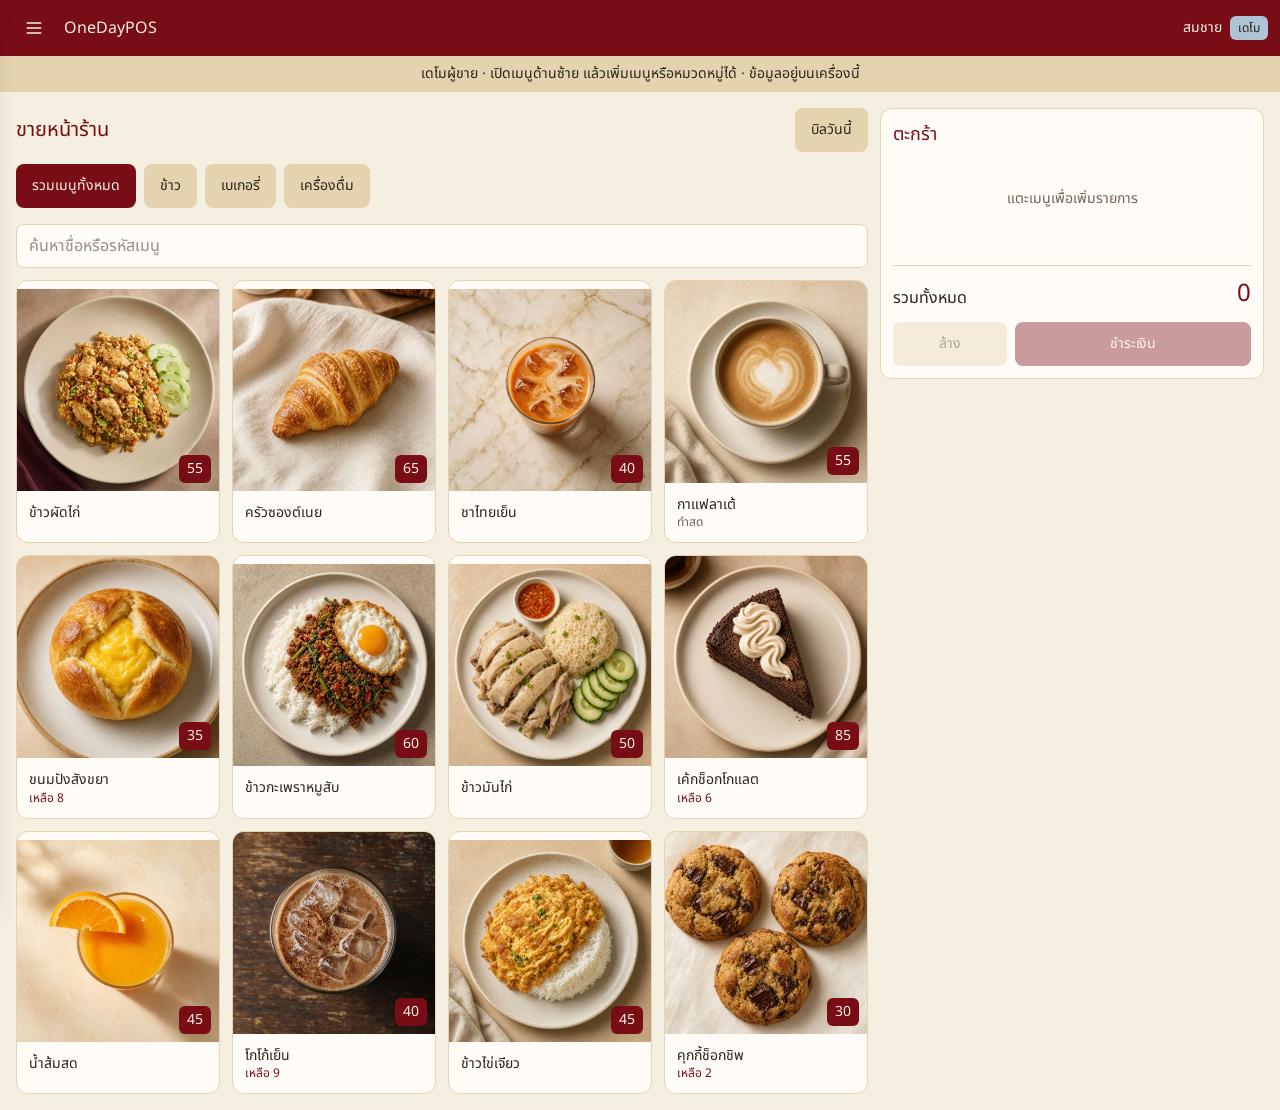
==== commit f33ad9ed: "Give the demo seller a sidebar item to add menu and categories" ====
--- a/index.html
+++ b/index.html
@@ -1 +1 @@
-<!DOCTYPE html><html lang="th"><head><meta charSet="utf-8"/><meta name="viewport" content="width=device-width, initial-scale=1"/><link rel="stylesheet" href="./assets/styles-CiONnsIz.css" data-precedence="default"/><link rel="stylesheet" href="https://fonts.googleapis.com/css2?family=Noto+Sans+Thai:wght@400&amp;display=swap" data-precedence="default"/><title>OneDayPOS</title><meta name="theme-color" content="#790D16"/><link rel="modulepreload" href="./assets/index-y87a2fUC.js"/><link rel="modulepreload" href="./assets/routes-CYvJAuCr.js"/><link rel="modulepreload" href="./assets/shell-Bl8M8MO4.js"/><link rel="icon" type="image/svg+xml" href="./favicon.svg"/><link rel="manifest" href="./__grok/manifest.webmanifest"/><link rel="apple-touch-icon" href="./__grok/icon-180.png"/></head><body><!--$--><!--$--><!--/$--><!--/$--><script data-tsr-stream-part="">(self.$R=self.$R||{})["tsr"]=[];self.$_TSR={h(){this.hydrated=!0,this.c()},e(){this.streamEnded=!0,this.c()},c(){this.hydrated&&this.streamEnded&&(delete self.$_TSR,delete self.$R.tsr)},p(e){this.initialized?e():this.buffer.push(e)},buffer:[]};$_TSR.router=($R=>$R[0]={manifest:$R[1]={routes:$R[2]={__root__:$R[3]={preloads:$R[4]=["./assets/index-y87a2fUC.js"],scripts:$R[5]=[$R[6]={attrs:$R[7]={type:"module",async:!0,src:"./assets/index-y87a2fUC.js"}}]}}},matches:$R[8]=[$R[9]={i:"__root__ ",u:1792080681056,s:"success",ssr:!0}]})($R["tsr"]);$_TSR.e();{let s=document.currentScript,p;while((p=s.previousElementSibling)&&p.hasAttribute('data-tsr-stream-part'))p.remove();s.remove()}</script><script type="module" async="" src="./assets/index-y87a2fUC.js"></script><script>document.currentScript.remove();/*$tsr-stream-boundary*/</script></body></html>+<!DOCTYPE html><html lang="th"><head><meta charSet="utf-8"/><meta name="viewport" content="width=device-width, initial-scale=1"/><link rel="stylesheet" href="./assets/styles-CiONnsIz.css" data-precedence="default"/><link rel="stylesheet" href="https://fonts.googleapis.com/css2?family=Noto+Sans+Thai:wght@400&amp;display=swap" data-precedence="default"/><title>OneDayPOS</title><meta name="theme-color" content="#790D16"/><link rel="modulepreload" href="./assets/index-BoEcqPoc.js"/><link rel="modulepreload" href="./assets/routes-fzI4rSbQ.js"/><link rel="modulepreload" href="./assets/shell-CF9D_olw.js"/><link rel="icon" type="image/svg+xml" href="./favicon.svg"/><link rel="manifest" href="./__grok/manifest.webmanifest"/><link rel="apple-touch-icon" href="./__grok/icon-180.png"/></head><body><!--$--><!--$--><!--/$--><!--/$--><script data-tsr-stream-part="">(self.$R=self.$R||{})["tsr"]=[];self.$_TSR={h(){this.hydrated=!0,this.c()},e(){this.streamEnded=!0,this.c()},c(){this.hydrated&&this.streamEnded&&(delete self.$_TSR,delete self.$R.tsr)},p(e){this.initialized?e():this.buffer.push(e)},buffer:[]};$_TSR.router=($R=>$R[0]={manifest:$R[1]={routes:$R[2]={__root__:$R[3]={preloads:$R[4]=["./assets/index-BoEcqPoc.js"],scripts:$R[5]=[$R[6]={attrs:$R[7]={type:"module",async:!0,src:"./assets/index-BoEcqPoc.js"}}]}}},matches:$R[8]=[$R[9]={i:"__root__ ",u:1792080983400,s:"success",ssr:!0}]})($R["tsr"]);$_TSR.e();{let s=document.currentScript,p;while((p=s.previousElementSibling)&&p.hasAttribute('data-tsr-stream-part'))p.remove();s.remove()}</script><script type="module" async="" src="./assets/index-BoEcqPoc.js"></script><script>document.currentScript.remove();/*$tsr-stream-boundary*/</script></body></html>
--- a/assets/styles-CiONnsIz.css
+++ b/assets/styles-CiONnsIz.css
@@ -0,0 +1,2 @@
+/*! tailwindcss v4.3.3 | MIT License | https://tailwindcss.com */
+@layer properties{@supports (((-webkit-hyphens:none)) and (not (margin-trim:inline))) or ((-moz-orient:inline) and (not (color:rgb(from red r g b)))){*,:before,:after,::backdrop{--tw-translate-x:0;--tw-translate-y:0;--tw-translate-z:0;--tw-scale-x:1;--tw-scale-y:1;--tw-scale-z:1;--tw-rotate-x:initial;--tw-rotate-y:initial;--tw-rotate-z:initial;--tw-skew-x:initial;--tw-skew-y:initial;--tw-space-y-reverse:0;--tw-border-style:solid;--tw-leading:initial;--tw-font-weight:initial;--tw-ordinal:initial;--tw-slashed-zero:initial;--tw-numeric-figure:initial;--tw-numeric-spacing:initial;--tw-numeric-fraction:initial;--tw-shadow:0 0 #0000;--tw-shadow-color:initial;--tw-shadow-alpha:100%;--tw-inset-shadow:0 0 #0000;--tw-inset-shadow-color:initial;--tw-inset-shadow-alpha:100%;--tw-ring-color:initial;--tw-ring-shadow:0 0 #0000;--tw-inset-ring-color:initial;--tw-inset-ring-shadow:0 0 #0000;--tw-ring-inset:initial;--tw-ring-offset-width:0px;--tw-ring-offset-color:#fff;--tw-ring-offset-shadow:0 0 #0000;--tw-outline-style:solid;--tw-blur:initial;--tw-brightness:initial;--tw-contrast:initial;--tw-grayscale:initial;--tw-hue-rotate:initial;--tw-invert:initial;--tw-opacity:initial;--tw-saturate:initial;--tw-sepia:initial;--tw-drop-shadow:initial;--tw-drop-shadow-color:initial;--tw-drop-shadow-alpha:100%;--tw-drop-shadow-size:initial;--tw-duration:initial;--tw-ease:initial;--tw-content:""}}}@layer theme{:root,:host{--font-sans:Tahoma, "Noto Sans Thai", Loma, sans-serif;--font-mono:ui-monospace, SFMono-Regular, Menlo, Monaco, Consolas, "Liberation Mono", "Courier New", monospace;--color-red-500:oklch(63.7% .237 25.331);--color-zinc-50:oklch(98.5% 0 none);--color-zinc-400:oklch(70.5% .015 286.067);--color-zinc-500:oklch(55.2% .016 285.938);--color-zinc-900:oklch(21% .006 285.885);--color-zinc-950:oklch(14.1% .005 285.823);--color-neutral-100:oklch(97% 0 none);--color-neutral-300:oklch(87% 0 none);--color-neutral-500:oklch(55.6% 0 none);--color-neutral-700:oklch(37.1% 0 none);--color-neutral-900:oklch(20.5% 0 none);--color-black:#000;--color-white:#fff;--spacing:.25rem;--container-xs:20rem;--container-sm:24rem;--container-md:28rem;--container-xl:36rem;--container-3xl:48rem;--container-7xl:80rem;--text-xs:.75rem;--text-xs--line-height:calc(1 / .75);--text-sm:.875rem;--text-sm--line-height:calc(1.25 / .875);--text-base:1rem;--text-base--line-height:calc(1.5 / 1);--text-lg:1.125rem;--text-lg--line-height:calc(1.75 / 1.125);--text-xl:1.25rem;--text-xl--line-height:calc(1.75 / 1.25);--text-2xl:1.5rem;--text-2xl--line-height:calc(2 / 1.5);--text-3xl:1.875rem;--text-3xl--line-height:calc(2.25 / 1.875);--font-weight-medium:500;--font-weight-semibold:600;--tracking-tight:-.025em;--leading-tight:1.25;--leading-snug:1.375;--leading-normal:1.5;--radius-xs:.125rem;--radius-sm:.25rem;--radius-md:.375rem;--radius-lg:.5rem;--radius-xl:.75rem;--radius-2xl:1rem;--ease-out:cubic-bezier(0, 0, .2, 1);--ease-in-out:cubic-bezier(.4, 0, .2, 1);--animate-pulse:pulse 2s cubic-bezier(.4, 0, .6, 1) infinite;--default-transition-duration:.15s;--default-transition-timing-function:cubic-bezier(.4, 0, .2, 1);--default-font-family:var(--font-sans);--default-mono-font-family:var(--font-mono);--color-brand:#790d16;--color-brand-ink:#f5efe1;--color-sand:#e5d3af;--color-cream:#f5efe1;--color-ink:#2c241c;--color-muted:#6f6256;--color-card:#fffcf7;--color-sky:#aec4d4}}@layer base{*,:after,:before,::backdrop{box-sizing:border-box;border:0 solid;margin:0;padding:0}::file-selector-button{box-sizing:border-box;border:0 solid;margin:0;padding:0}html,:host{-webkit-text-size-adjust:100%;tab-size:4;line-height:1.5;font-family:var(--default-font-family,-apple-system, BlinkMacSystemFont, "Segoe UI", Roboto, "Helvetica Neue", "Noto Sans", Arial, sans-serif, "Apple Color Emoji", "Segoe UI Emoji", "Segoe UI Symbol", "Noto Color Emoji");font-feature-settings:var(--default-font-feature-settings,normal);font-variation-settings:var(--default-font-variation-settings,normal);-webkit-tap-highlight-color:transparent}hr{height:0;color:inherit;border-top-width:1px}abbr:where([title]){-webkit-text-decoration:underline dotted;text-decoration:underline dotted}h1,h2,h3,h4,h5,h6{font-size:inherit;font-weight:inherit}a{color:inherit;-webkit-text-decoration:inherit;-webkit-text-decoration:inherit;-webkit-text-decoration:inherit;-webkit-text-decoration:inherit;text-decoration:inherit}b,strong{font-weight:bolder}code,kbd,samp,pre{font-family:var(--default-mono-font-family,ui-monospace, SFMono-Regular, Menlo, Monaco, Consolas, "Liberation Mono", "Courier New", monospace);font-feature-settings:var(--default-mono-font-feature-settings,normal);font-variation-settings:var(--default-mono-font-variation-settings,normal);font-size:1em}small{font-size:80%}sub,sup{vertical-align:baseline;font-size:75%;line-height:0;position:relative}sub{bottom:-.25em}sup{top:-.5em}table{text-indent:0;border-color:inherit;border-collapse:collapse}:-moz-focusring:where(:not(iframe)){outline:auto}progress{vertical-align:baseline}summary{display:list-item}ol,ul,menu{list-style:none}img,svg,video,canvas,audio,iframe,embed,object{vertical-align:middle;display:block}img,video{max-width:100%;height:auto}button,input,select,optgroup,textarea{font:inherit;font-feature-settings:inherit;font-variation-settings:inherit;letter-spacing:inherit;color:inherit;opacity:1;background-color:#0000;border-radius:0}::file-selector-button{font:inherit;font-feature-settings:inherit;font-variation-settings:inherit;letter-spacing:inherit;color:inherit;opacity:1;background-color:#0000;border-radius:0}:where(select:is([multiple],[size])) optgroup{font-weight:bolder}:where(select:is([multiple],[size])) optgroup option{padding-inline-start:20px}::file-selector-button{margin-inline-end:4px}::placeholder{opacity:1}@supports (not ((-webkit-appearance:-apple-pay-button))) or (contain-intrinsic-size:1px){::placeholder{color:currentColor}@supports (color:color-mix(in lab, red, red)){::placeholder{color:color-mix(in oklab, currentcolor 50%, transparent)}}}textarea{resize:vertical}::-webkit-search-decoration{-webkit-appearance:none}::-webkit-date-and-time-value{min-height:1lh;text-align:inherit}::-webkit-datetime-edit{display:inline-flex}::-webkit-datetime-edit-fields-wrapper{padding:0}::-webkit-datetime-edit{padding-block:0}::-webkit-datetime-edit-year-field{padding-block:0}::-webkit-datetime-edit-month-field{padding-block:0}::-webkit-datetime-edit-day-field{padding-block:0}::-webkit-datetime-edit-hour-field{padding-block:0}::-webkit-datetime-edit-minute-field{padding-block:0}::-webkit-datetime-edit-second-field{padding-block:0}::-webkit-datetime-edit-millisecond-field{padding-block:0}::-webkit-datetime-edit-meridiem-field{padding-block:0}::-webkit-calendar-picker-indicator{line-height:1}:-moz-ui-invalid{box-shadow:none}button,input:where([type=button],[type=reset],[type=submit]){appearance:button}::file-selector-button{appearance:button}::-webkit-inner-spin-button{height:auto}::-webkit-outer-spin-button{height:auto}[hidden]:where(:not([hidden=until-found])){display:none!important}button:not(:disabled),[role=button]:not(:disabled){cursor:pointer}html{--lightningcss-light:initial;--lightningcss-dark: ;color-scheme:light}body{background:var(--color-cream);min-height:100dvh;color:var(--color-ink);font-family:var(--font-sans);margin:0;line-height:1.5}input,select,textarea,button{font-family:inherit}:focus-visible{outline:2px solid var(--color-brand);outline-offset:2px}}@layer components;@layer utilities{.pointer-events-none{pointer-events:none}.collapse{visibility:collapse}.invisible{visibility:hidden}.visible{visibility:visible}.absolute{position:absolute}.fixed{position:fixed}.relative{position:relative}.static{position:static}.sticky{position:sticky}.inset-0{inset:0}.inset-x-0{inset-inline:0}.top-0{top:0}.top-2{top:calc(var(--spacing) * 2)}.top-16{top:calc(var(--spacing) * 16)}.right-1{right:var(--spacing)}.right-2{right:calc(var(--spacing) * 2)}.right-3{right:calc(var(--spacing) * 3)}.right-4{right:calc(var(--spacing) * 4)}.bottom-0{bottom:0}.bottom-2{bottom:calc(var(--spacing) * 2)}.bottom-4{bottom:calc(var(--spacing) * 4)}.left-0{left:0}.left-1{left:var(--spacing)}.left-2{left:calc(var(--spacing) * 2)}.left-3{left:calc(var(--spacing) * 3)}.left-4{left:calc(var(--spacing) * 4)}.z-30{z-index:30}.z-40{z-index:40}.z-50{z-index:50}.col-span-2{grid-column:span 2/span 2}.container{width:100%}@media (width>=40rem){.container{max-width:40rem}}@media (width>=48rem){.container{max-width:48rem}}@media (width>=64rem){.container{max-width:64rem}}@media (width>=80rem){.container{max-width:80rem}}@media (width>=96rem){.container{max-width:96rem}}.mx-auto{margin-inline:auto}.my-2{margin-block:calc(var(--spacing) * 2)}.mt-1{margin-top:var(--spacing)}.mt-2{margin-top:calc(var(--spacing) * 2)}.mt-3{margin-top:calc(var(--spacing) * 3)}.mt-4{margin-top:calc(var(--spacing) * 4)}.mt-6{margin-top:calc(var(--spacing) * 6)}.mt-8{margin-top:calc(var(--spacing) * 8)}.mt-auto{margin-top:auto}.mb-1{margin-bottom:var(--spacing)}.mb-2{margin-bottom:calc(var(--spacing) * 2)}.mb-3{margin-bottom:calc(var(--spacing) * 3)}.mb-4{margin-bottom:calc(var(--spacing) * 4)}.mb-5{margin-bottom:calc(var(--spacing) * 5)}.ml-2{margin-left:calc(var(--spacing) * 2)}.ml-auto{margin-left:auto}.ml-px{margin-left:1px}.block{display:block}.contents{display:contents}.flex{display:flex}.grid{display:grid}.hidden{display:none}.inline{display:inline}.inline-block{display:inline-block}.inline-flex{display:inline-flex}.table{display:table}.aspect-square{aspect-ratio:1}.size-4{width:calc(var(--spacing) * 4);height:calc(var(--spacing) * 4)}.size-5{width:calc(var(--spacing) * 5);height:calc(var(--spacing) * 5)}.size-10{width:calc(var(--spacing) * 10);height:calc(var(--spacing) * 10)}.size-11{width:calc(var(--spacing) * 11);height:calc(var(--spacing) * 11)}.size-14{width:calc(var(--spacing) * 14);height:calc(var(--spacing) * 14)}.h-7{height:calc(var(--spacing) * 7)}.h-8{height:calc(var(--spacing) * 8)}.h-11{height:calc(var(--spacing) * 11)}.h-14{height:calc(var(--spacing) * 14)}.h-20{height:calc(var(--spacing) * 20)}.h-28{height:calc(var(--spacing) * 28)}.h-dvh{height:100dvh}.h-full{height:100%}.max-h-64{max-height:calc(var(--spacing) * 64)}.max-h-\[85dvh\]{max-height:85dvh}.max-h-\[92dvh\]{max-height:92dvh}.min-h-9{min-height:calc(var(--spacing) * 9)}.min-h-11{min-height:calc(var(--spacing) * 11)}.min-h-12{min-height:calc(var(--spacing) * 12)}.min-h-24{min-height:calc(var(--spacing) * 24)}.min-h-dvh{min-height:100dvh}.min-h-screen{min-height:100vh}.w-8{width:calc(var(--spacing) * 8)}.w-28{width:calc(var(--spacing) * 28)}.w-72{width:calc(var(--spacing) * 72)}.w-80{width:calc(var(--spacing) * 80)}.w-auto{width:auto}.w-full{width:100%}.max-w-7xl{max-width:var(--container-7xl)}.max-w-36{max-width:calc(var(--spacing) * 36)}.max-w-md{max-width:var(--container-md)}.max-w-sm{max-width:var(--container-sm)}.max-w-xl{max-width:var(--container-xl)}.max-w-xs{max-width:var(--container-xs)}.min-w-0{min-width:0}.min-w-12{min-width:calc(var(--spacing) * 12)}.min-w-32{min-width:calc(var(--spacing) * 32)}.flex-1{flex:1}.shrink{flex-shrink:1}.shrink-0{flex-shrink:0}.border-collapse{border-collapse:collapse}.-translate-x-full{--tw-translate-x:-100%;translate:var(--tw-translate-x) var(--tw-translate-y)}.translate-x-0{--tw-translate-x:0px;translate:var(--tw-translate-x) var(--tw-translate-y)}.scale-100{--tw-scale-x:100%;--tw-scale-y:100%;--tw-scale-z:100%;scale:var(--tw-scale-x) var(--tw-scale-y)}.scale-\[0\.25\]{scale:.25}.transform{transform:var(--tw-rotate-x,) var(--tw-rotate-y,) var(--tw-rotate-z,) var(--tw-skew-x,) var(--tw-skew-y,)}.animate-pulse{animation:var(--animate-pulse)}.cursor-pointer{cursor:pointer}.resize{resize:both}.grid-cols-2{grid-template-columns:repeat(2,minmax(0,1fr))}.grid-cols-3{grid-template-columns:repeat(3,minmax(0,1fr))}.grid-cols-\[1\.5rem_1fr_2rem_2\.5rem\]{grid-template-columns:1.5rem 1fr 2rem 2.5rem}.grid-cols-\[6rem_1fr\]{grid-template-columns:6rem 1fr}.grid-cols-\[6rem_1fr_6rem\]{grid-template-columns:6rem 1fr 6rem}.flex-col{flex-direction:column}.flex-wrap{flex-wrap:wrap}.place-items-center{place-items:center}.items-center{align-items:center}.items-end{align-items:flex-end}.items-start{align-items:flex-start}.justify-between{justify-content:space-between}.justify-center{justify-content:center}.gap-1{gap:var(--spacing)}.gap-2{gap:calc(var(--spacing) * 2)}.gap-3{gap:calc(var(--spacing) * 3)}.gap-4{gap:calc(var(--spacing) * 4)}.gap-6{gap:calc(var(--spacing) * 6)}:where(.space-y-3>:not(:last-child)){--tw-space-y-reverse:0;margin-block-start:calc(calc(var(--spacing) * 3) * var(--tw-space-y-reverse));margin-block-end:calc(calc(var(--spacing) * 3) * calc(1 - var(--tw-space-y-reverse)))}.self-start{align-self:flex-start}.truncate{text-overflow:ellipsis;white-space:nowrap;overflow:hidden}.overflow-auto{overflow:auto}.overflow-hidden{overflow:hidden}.overflow-x-auto{overflow-x:auto}.rounded{border-radius:.25rem}.rounded-2xl{border-radius:var(--radius-2xl)}.rounded-full{border-radius:2147483647px}.rounded-lg{border-radius:var(--radius-lg)}.rounded-md{border-radius:var(--radius-md)}.rounded-xl{border-radius:var(--radius-xl)}.rounded-t-2xl{border-top-left-radius:var(--radius-2xl);border-top-right-radius:var(--radius-2xl)}.border{border-style:var(--tw-border-style);border-width:1px}.border-t{border-top-style:var(--tw-border-style);border-top-width:1px}.border-b{border-bottom-style:var(--tw-border-style);border-bottom-width:1px}.border-dashed{--tw-border-style:dashed;border-style:dashed}.border-ink{border-color:var(--color-ink)}.border-neutral-300{border-color:var(--color-neutral-300)}.border-sand{border-color:var(--color-sand)}.bg-black{background-color:var(--color-black)}.bg-black\/10{background-color:#0000001a}@supports (color:color-mix(in lab, red, red)){.bg-black\/10{background-color:color-mix(in oklab, var(--color-black) 10%, transparent)}}.bg-brand{background-color:var(--color-brand)}.bg-card{background-color:var(--color-card)}.bg-cream{background-color:var(--color-cream)}.bg-ink\/40{background-color:#2c241c66}@supports (color:color-mix(in lab, red, red)){.bg-ink\/40{background-color:color-mix(in oklab, var(--color-ink) 40%, transparent)}}.bg-sand{background-color:var(--color-sand)}.bg-sky{background-color:var(--color-sky)}.bg-transparent{background-color:#0000}.bg-zinc-50{background-color:var(--color-zinc-50)}.object-contain{object-fit:contain}.object-cover{object-fit:cover}.p-2{padding:calc(var(--spacing) * 2)}.p-3{padding:calc(var(--spacing) * 3)}.p-4{padding:calc(var(--spacing) * 4)}.p-6{padding:calc(var(--spacing) * 6)}.p-8{padding:calc(var(--spacing) * 8)}.p-\[16px\]{padding:16px}.px-0{padding-inline:0}.px-2{padding-inline:calc(var(--spacing) * 2)}.px-3{padding-inline:calc(var(--spacing) * 3)}.px-4{padding-inline:calc(var(--spacing) * 4)}.px-6{padding-inline:calc(var(--spacing) * 6)}.py-1{padding-block:var(--spacing)}.py-2{padding-block:calc(var(--spacing) * 2)}.py-3{padding-block:calc(var(--spacing) * 3)}.py-4{padding-block:calc(var(--spacing) * 4)}.py-8{padding-block:calc(var(--spacing) * 8)}.pt-2{padding-top:calc(var(--spacing) * 2)}.pt-3{padding-top:calc(var(--spacing) * 3)}.pt-6{padding-top:calc(var(--spacing) * 6)}.pr-3\.5{padding-right:calc(var(--spacing) * 3.5)}.pb-1{padding-bottom:var(--spacing)}.pb-24{padding-bottom:calc(var(--spacing) * 24)}.pl-4{padding-left:calc(var(--spacing) * 4)}.text-center{text-align:center}.text-left{text-align:left}.text-right{text-align:right}.text-2xl{font-size:var(--text-2xl);line-height:var(--tw-leading,var(--text-2xl--line-height))}.text-3xl{font-size:var(--text-3xl);line-height:var(--tw-leading,var(--text-3xl--line-height))}.text-base{font-size:var(--text-base);line-height:var(--tw-leading,var(--text-base--line-height))}.text-lg{font-size:var(--text-lg);line-height:var(--tw-leading,var(--text-lg--line-height))}.text-sm{font-size:var(--text-sm);line-height:var(--tw-leading,var(--text-sm--line-height))}.text-xl{font-size:var(--text-xl);line-height:var(--tw-leading,var(--text-xl--line-height))}.text-xs{font-size:var(--text-xs);line-height:var(--tw-leading,var(--text-xs--line-height))}.text-\[13px\]{font-size:13px}.leading-snug{--tw-leading:var(--leading-snug);line-height:var(--leading-snug)}.font-medium{--tw-font-weight:var(--font-weight-medium);font-weight:var(--font-weight-medium)}.font-semibold{--tw-font-weight:var(--font-weight-semibold);font-weight:var(--font-weight-semibold)}.text-balance{text-wrap:balance}.text-wrap{text-wrap:wrap}.break-words{overflow-wrap:break-word}.text-brand{color:var(--color-brand)}.text-brand-ink{color:var(--color-brand-ink)}.text-ink{color:var(--color-ink)}.text-muted{color:var(--color-muted)}.text-neutral-500{color:var(--color-neutral-500)}.text-red-500{color:var(--color-red-500)}.text-white{color:var(--color-white)}.text-zinc-500{color:var(--color-zinc-500)}.text-zinc-900{color:var(--color-zinc-900)}.lowercase{text-transform:lowercase}.uppercase{text-transform:uppercase}.tabular-nums{--tw-numeric-spacing:tabular-nums;font-variant-numeric:var(--tw-ordinal,) var(--tw-slashed-zero,) var(--tw-numeric-figure,) var(--tw-numeric-spacing,) var(--tw-numeric-fraction,)}.underline-offset-4{text-underline-offset:4px}.antialiased{-webkit-font-smoothing:antialiased;-moz-osx-font-smoothing:grayscale}.opacity-0{opacity:0}.opacity-50{opacity:.5}.opacity-70{opacity:.7}.opacity-100{opacity:1}.shadow{--tw-shadow:0 1px 3px 0 var(--tw-shadow-color,#0000001a), 0 1px 2px -1px var(--tw-shadow-color,#0000001a);box-shadow:var(--tw-inset-shadow), var(--tw-inset-ring-shadow), var(--tw-ring-offset-shadow), var(--tw-ring-shadow), var(--tw-shadow)}.shadow-lg{--tw-shadow:0 10px 15px -3px var(--tw-shadow-color,#0000001a), 0 4px 6px -4px var(--tw-shadow-color,#0000001a);box-shadow:var(--tw-inset-shadow), var(--tw-inset-ring-shadow), var(--tw-ring-offset-shadow), var(--tw-ring-shadow), var(--tw-shadow)}.shadow-sm{--tw-shadow:0 1px 3px 0 var(--tw-shadow-color,#0000001a), 0 1px 2px -1px var(--tw-shadow-color,#0000001a);box-shadow:var(--tw-inset-shadow), var(--tw-inset-ring-shadow), var(--tw-ring-offset-shadow), var(--tw-ring-shadow), var(--tw-shadow)}.shadow-xl{--tw-shadow:0 20px 25px -5px var(--tw-shadow-color,#0000001a), 0 8px 10px -6px var(--tw-shadow-color,#0000001a);box-shadow:var(--tw-inset-shadow), var(--tw-inset-ring-shadow), var(--tw-ring-offset-shadow), var(--tw-ring-shadow), var(--tw-shadow)}.ring{--tw-ring-shadow:var(--tw-ring-inset,) 0 0 0 calc(1px + var(--tw-ring-offset-width)) var(--tw-ring-color,currentcolor);box-shadow:var(--tw-inset-shadow), var(--tw-inset-ring-shadow), var(--tw-ring-offset-shadow), var(--tw-ring-shadow), var(--tw-shadow)}.outline,.outline-1{outline-style:var(--tw-outline-style);outline-width:1px}.-outline-offset-1{outline-offset:calc(1px * -1)}.outline-black\/10{outline-color:#0000001a}@supports (color:color-mix(in lab, red, red)){.outline-black\/10{outline-color:color-mix(in oklab, var(--color-black) 10%, transparent)}}.blur{--tw-blur:blur(8px);filter:var(--tw-blur,) var(--tw-brightness,) var(--tw-contrast,) var(--tw-grayscale,) var(--tw-hue-rotate,) var(--tw-invert,) var(--tw-saturate,) var(--tw-sepia,) var(--tw-drop-shadow,)}.blur-\[4px\]{--tw-blur:blur(4px);filter:var(--tw-blur,) var(--tw-brightness,) var(--tw-contrast,) var(--tw-grayscale,) var(--tw-hue-rotate,) var(--tw-invert,) var(--tw-saturate,) var(--tw-sepia,) var(--tw-drop-shadow,)}.blur-none{--tw-blur: ;filter:var(--tw-blur,) var(--tw-brightness,) var(--tw-contrast,) var(--tw-grayscale,) var(--tw-hue-rotate,) var(--tw-invert,) var(--tw-saturate,) var(--tw-sepia,) var(--tw-drop-shadow,)}.grayscale{--tw-grayscale:grayscale(100%);filter:var(--tw-blur,) var(--tw-brightness,) var(--tw-contrast,) var(--tw-grayscale,) var(--tw-hue-rotate,) var(--tw-invert,) var(--tw-saturate,) var(--tw-sepia,) var(--tw-drop-shadow,)}.invert{--tw-invert:invert(100%);filter:var(--tw-blur,) var(--tw-brightness,) var(--tw-contrast,) var(--tw-grayscale,) var(--tw-hue-rotate,) var(--tw-invert,) var(--tw-saturate,) var(--tw-sepia,) var(--tw-drop-shadow,)}.sepia{--tw-sepia:sepia(100%);filter:var(--tw-blur,) var(--tw-brightness,) var(--tw-contrast,) var(--tw-grayscale,) var(--tw-hue-rotate,) var(--tw-invert,) var(--tw-saturate,) var(--tw-sepia,) var(--tw-drop-shadow,)}.filter{filter:var(--tw-blur,) var(--tw-brightness,) var(--tw-contrast,) var(--tw-grayscale,) var(--tw-hue-rotate,) var(--tw-invert,) var(--tw-saturate,) var(--tw-sepia,) var(--tw-drop-shadow,)}.filter\!{filter:var(--tw-blur,) var(--tw-brightness,) var(--tw-contrast,) var(--tw-grayscale,) var(--tw-hue-rotate,) var(--tw-invert,) var(--tw-saturate,) var(--tw-sepia,) var(--tw-drop-shadow,)!important}.transition{transition-property:color,background-color,border-color,outline-color,text-decoration-color,fill,stroke,--tw-gradient-from,--tw-gradient-via,--tw-gradient-to,opacity,box-shadow,transform,translate,scale,rotate,filter,-webkit-backdrop-filter,backdrop-filter,display,content-visibility,overlay,pointer-events;transition-timing-function:var(--tw-ease,var(--default-transition-timing-function));transition-duration:var(--tw-duration,var(--default-transition-duration))}.transition-\[box-shadow\]{transition-property:box-shadow;transition-timing-function:var(--tw-ease,var(--default-transition-timing-function));transition-duration:var(--tw-duration,var(--default-transition-duration))}.transition-\[opacity\,filter\,scale\]{transition-property:opacity,filter,scale;transition-timing-function:var(--tw-ease,var(--default-transition-timing-function));transition-duration:var(--tw-duration,var(--default-transition-duration))}.transition-\[scale\,background-color\]{transition-property:scale,background-color;transition-timing-function:var(--tw-ease,var(--default-transition-timing-function));transition-duration:var(--tw-duration,var(--default-transition-duration))}.transition-\[scale\,opacity\,filter\]{transition-property:scale,opacity,filter;transition-timing-function:var(--tw-ease,var(--default-transition-timing-function));transition-duration:var(--tw-duration,var(--default-transition-duration))}.transition-transform{transition-property:transform,translate,scale,rotate;transition-timing-function:var(--tw-ease,var(--default-transition-timing-function));transition-duration:var(--tw-duration,var(--default-transition-duration))}.duration-150{--tw-duration:.15s;transition-duration:.15s}.duration-300{--tw-duration:.3s;transition-duration:.3s}.ease-\[cubic-bezier\(0\.2\,0\,0\,1\)\]{--tw-ease:cubic-bezier(.2,0,0,1);transition-timing-function:cubic-bezier(.2,0,0,1)}.ease-out{--tw-ease:var(--ease-out);transition-timing-function:var(--ease-out)}.after\:absolute:after{content:var(--tw-content);position:absolute}.after\:top-1\/2:after{content:var(--tw-content);top:50%}.after\:left-1\/2:after{content:var(--tw-content);left:50%}.after\:size-10:after{content:var(--tw-content);width:calc(var(--spacing) * 10);height:calc(var(--spacing) * 10)}.after\:-translate-1\/2:after{content:var(--tw-content);--tw-translate-x:calc(calc(1 / 2 * 100%) * -1);--tw-translate-y:calc(calc(1 / 2 * 100%) * -1);translate:var(--tw-translate-x) var(--tw-translate-y)}@media (hover:hover){.hover\:bg-neutral-100:hover{background-color:var(--color-neutral-100)}.hover\:bg-sand:hover{background-color:var(--color-sand)}.hover\:underline:hover{text-decoration-line:underline}}.active\:scale-\[0\.96\]:active,.active\:not-disabled\:scale-\[0\.96\]:active:not(:disabled){scale:.96}.disabled\:cursor-wait:disabled{cursor:wait}.disabled\:no-underline:disabled{text-decoration-line:none}.disabled\:opacity-40:disabled{opacity:.4}@media (width>=40rem){.sm\:inline{display:inline}.sm\:max-w-3xl{max-width:var(--container-3xl)}.sm\:max-w-md{max-width:var(--container-md)}.sm\:grid-cols-2{grid-template-columns:repeat(2,minmax(0,1fr))}.sm\:grid-cols-3{grid-template-columns:repeat(3,minmax(0,1fr))}.sm\:grid-cols-4{grid-template-columns:repeat(4,minmax(0,1fr))}.sm\:grid-cols-5{grid-template-columns:repeat(5,minmax(0,1fr))}.sm\:grid-cols-\[12rem_1fr\]{grid-template-columns:12rem 1fr}.sm\:items-center{align-items:center}.sm\:gap-2{gap:calc(var(--spacing) * 2)}.sm\:rounded-2xl{border-radius:var(--radius-2xl)}.sm\:p-4{padding:calc(var(--spacing) * 4)}.sm\:px-3{padding-inline:calc(var(--spacing) * 3)}}@media (width>=64rem){.lg\:sticky{position:sticky}.lg\:top-16{top:calc(var(--spacing) * 16)}.lg\:block{display:block}.lg\:hidden{display:none}.lg\:grid-cols-\[1\.2fr_0\.8fr\]{grid-template-columns:1.2fr .8fr}.lg\:grid-cols-\[1fr_16rem\]{grid-template-columns:1fr 16rem}.lg\:flex-row{flex-direction:row}.lg\:self-start{align-self:flex-start}.lg\:pb-0{padding-bottom:0}}@media (width>=80rem){.xl\:w-96{width:calc(var(--spacing) * 96)}.xl\:grid-cols-4{grid-template-columns:repeat(4,minmax(0,1fr))}}@media (prefers-color-scheme:dark){.dark\:border-neutral-700{border-color:var(--color-neutral-700)}.dark\:bg-white\/20{background-color:#fff3}@supports (color:color-mix(in lab, red, red)){.dark\:bg-white\/20{background-color:color-mix(in oklab, var(--color-white) 20%, transparent)}}.dark\:bg-zinc-950{background-color:var(--color-zinc-950)}.dark\:text-zinc-50{color:var(--color-zinc-50)}.dark\:text-zinc-400{color:var(--color-zinc-400)}.dark\:outline-white\/10{outline-color:#ffffff1a}@supports (color:color-mix(in lab, red, red)){.dark\:outline-white\/10{outline-color:color-mix(in oklab, var(--color-white) 10%, transparent)}}@media (hover:hover){.dark\:hover\:bg-neutral-900:hover{background-color:var(--color-neutral-900)}}}}.sidebar-panel{transition:transform .2s}.cart-pane{max-height:calc(100dvh - 5.5rem)}.receipt-paper{width:72mm;max-width:100%}@media (prefers-reduced-motion:reduce){.sidebar-panel{transition:none}}.print-mount{display:none}@media print{.no-print{display:none!important}.print-mount{display:block!important}body{background:#fff!important}}@property --tw-translate-x{syntax:"*";inherits:false;initial-value:0}@property --tw-translate-y{syntax:"*";inherits:false;initial-value:0}@property --tw-translate-z{syntax:"*";inherits:false;initial-value:0}@property --tw-scale-x{syntax:"*";inherits:false;initial-value:1}@property --tw-scale-y{syntax:"*";inherits:false;initial-value:1}@property --tw-scale-z{syntax:"*";inherits:false;initial-value:1}@property --tw-rotate-x{syntax:"*";inherits:false}@property --tw-rotate-y{syntax:"*";inherits:false}@property --tw-rotate-z{syntax:"*";inherits:false}@property --tw-skew-x{syntax:"*";inherits:false}@property --tw-skew-y{syntax:"*";inherits:false}@property --tw-space-y-reverse{syntax:"*";inherits:false;initial-value:0}@property --tw-border-style{syntax:"*";inherits:false;initial-value:solid}@property --tw-leading{syntax:"*";inherits:false}@property --tw-font-weight{syntax:"*";inherits:false}@property --tw-ordinal{syntax:"*";inherits:false}@property --tw-slashed-zero{syntax:"*";inherits:false}@property --tw-numeric-figure{syntax:"*";inherits:false}@property --tw-numeric-spacing{syntax:"*";inherits:false}@property --tw-numeric-fraction{syntax:"*";inherits:false}@property --tw-shadow{syntax:"*";inherits:false;initial-value:0 0 #0000}@property --tw-shadow-color{syntax:"*";inherits:false}@property --tw-shadow-alpha{syntax:"<percentage>";inherits:false;initial-value:100%}@property --tw-inset-shadow{syntax:"*";inherits:false;initial-value:0 0 #0000}@property --tw-inset-shadow-color{syntax:"*";inherits:false}@property --tw-inset-shadow-alpha{syntax:"<percentage>";inherits:false;initial-value:100%}@property --tw-ring-color{syntax:"*";inherits:false}@property --tw-ring-shadow{syntax:"*";inherits:false;initial-value:0 0 #0000}@property --tw-inset-ring-color{syntax:"*";inherits:false}@property --tw-inset-ring-shadow{syntax:"*";inherits:false;initial-value:0 0 #0000}@property --tw-ring-inset{syntax:"*";inherits:false}@property --tw-ring-offset-width{syntax:"<length>";inherits:false;initial-value:0}@property --tw-ring-offset-color{syntax:"*";inherits:false;initial-value:#fff}@property --tw-ring-offset-shadow{syntax:"*";inherits:false;initial-value:0 0 #0000}@property --tw-outline-style{syntax:"*";inherits:false;initial-value:solid}@property --tw-blur{syntax:"*";inherits:false}@property --tw-brightness{syntax:"*";inherits:false}@property --tw-contrast{syntax:"*";inherits:false}@property --tw-grayscale{syntax:"*";inherits:false}@property --tw-hue-rotate{syntax:"*";inherits:false}@property --tw-invert{syntax:"*";inherits:false}@property --tw-opacity{syntax:"*";inherits:false}@property --tw-saturate{syntax:"*";inherits:false}@property --tw-sepia{syntax:"*";inherits:false}@property --tw-drop-shadow{syntax:"*";inherits:false}@property --tw-drop-shadow-color{syntax:"*";inherits:false}@property --tw-drop-shadow-alpha{syntax:"<percentage>";inherits:false;initial-value:100%}@property --tw-drop-shadow-size{syntax:"*";inherits:false}@property --tw-duration{syntax:"*";inherits:false}@property --tw-ease{syntax:"*";inherits:false}@property --tw-content{syntax:"*";inherits:false;initial-value:""}@keyframes pulse{50%{opacity:.5}}
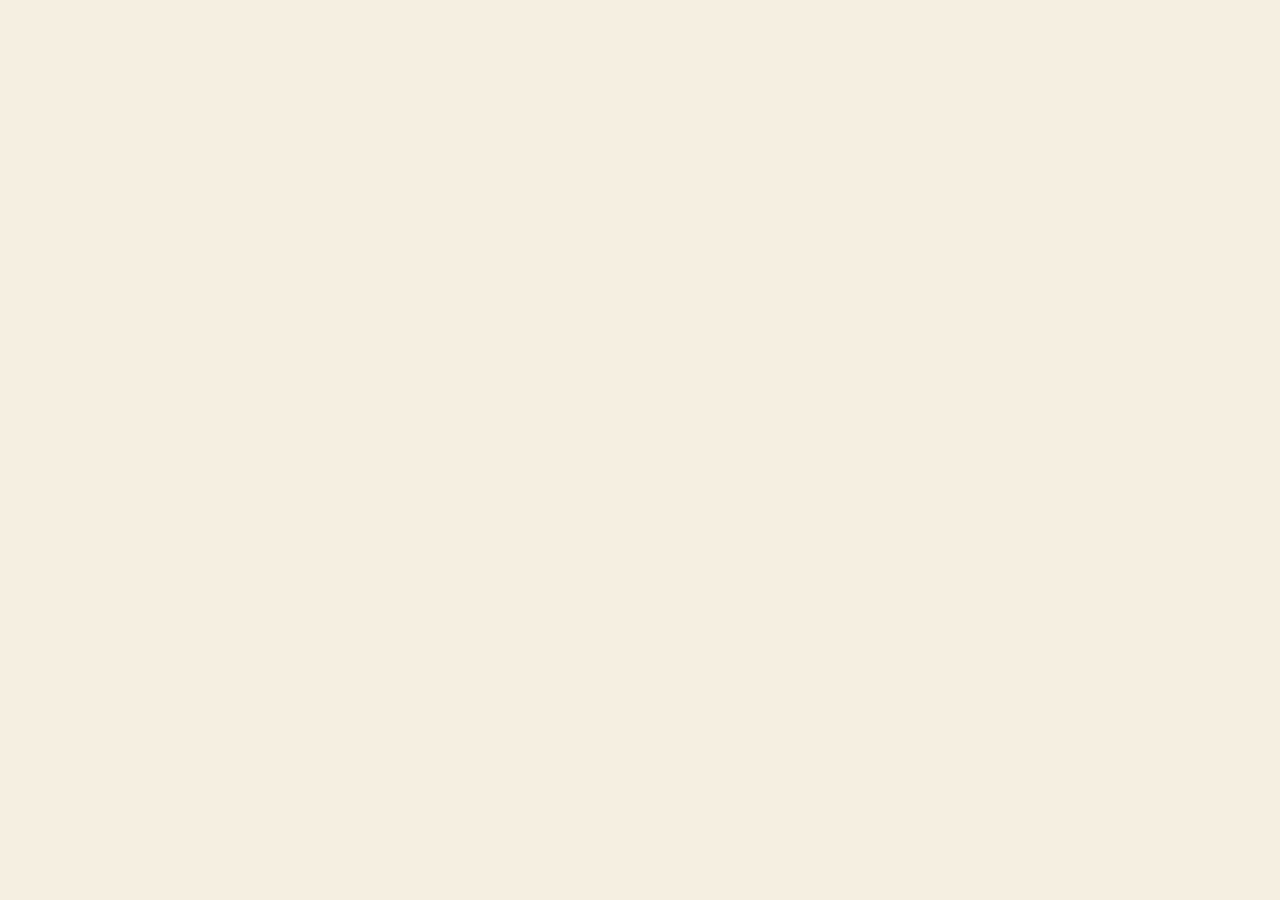
==== commit 1abb9f32: "Let the demo seller edit the shop name and address on receipts" ====
--- a/index.html
+++ b/index.html
@@ -1 +1 @@
-<!DOCTYPE html><html lang="th"><head><meta charSet="utf-8"/><meta name="viewport" content="width=device-width, initial-scale=1"/><link rel="stylesheet" href="./assets/styles-CiONnsIz.css" data-precedence="default"/><link rel="stylesheet" href="https://fonts.googleapis.com/css2?family=Noto+Sans+Thai:wght@400&amp;display=swap" data-precedence="default"/><title>OneDayPOS</title><meta name="theme-color" content="#790D16"/><link rel="modulepreload" href="./assets/index-BoEcqPoc.js"/><link rel="modulepreload" href="./assets/routes-fzI4rSbQ.js"/><link rel="modulepreload" href="./assets/shell-CF9D_olw.js"/><link rel="icon" type="image/svg+xml" href="./favicon.svg"/><link rel="manifest" href="./__grok/manifest.webmanifest"/><link rel="apple-touch-icon" href="./__grok/icon-180.png"/></head><body><!--$--><!--$--><!--/$--><!--/$--><script data-tsr-stream-part="">(self.$R=self.$R||{})["tsr"]=[];self.$_TSR={h(){this.hydrated=!0,this.c()},e(){this.streamEnded=!0,this.c()},c(){this.hydrated&&this.streamEnded&&(delete self.$_TSR,delete self.$R.tsr)},p(e){this.initialized?e():this.buffer.push(e)},buffer:[]};$_TSR.router=($R=>$R[0]={manifest:$R[1]={routes:$R[2]={__root__:$R[3]={preloads:$R[4]=["./assets/index-BoEcqPoc.js"],scripts:$R[5]=[$R[6]={attrs:$R[7]={type:"module",async:!0,src:"./assets/index-BoEcqPoc.js"}}]}}},matches:$R[8]=[$R[9]={i:"__root__ ",u:1792080983400,s:"success",ssr:!0}]})($R["tsr"]);$_TSR.e();{let s=document.currentScript,p;while((p=s.previousElementSibling)&&p.hasAttribute('data-tsr-stream-part'))p.remove();s.remove()}</script><script type="module" async="" src="./assets/index-BoEcqPoc.js"></script><script>document.currentScript.remove();/*$tsr-stream-boundary*/</script></body></html>+<!DOCTYPE html><html lang="th"><head><meta charSet="utf-8"/><meta name="viewport" content="width=device-width, initial-scale=1"/><link rel="stylesheet" href="./assets/styles-fNEETy1O.css" data-precedence="default"/><link rel="stylesheet" href="https://fonts.googleapis.com/css2?family=Noto+Sans+Thai:wght@400&amp;display=swap" data-precedence="default"/><title>OneDayPOS</title><meta name="theme-color" content="#790D16"/><link rel="modulepreload" href="./assets/index-DrUq9LWU.js"/><link rel="modulepreload" href="./assets/routes-RYl--HtD.js"/><link rel="modulepreload" href="./assets/shell-CaXzwwmZ.js"/><link rel="icon" type="image/svg+xml" href="./favicon.svg"/><link rel="manifest" href="./__grok/manifest.webmanifest"/><link rel="apple-touch-icon" href="./__grok/icon-180.png"/></head><body><!--$--><!--$--><!--/$--><!--/$--><script data-tsr-stream-part="">(self.$R=self.$R||{})["tsr"]=[];self.$_TSR={h(){this.hydrated=!0,this.c()},e(){this.streamEnded=!0,this.c()},c(){this.hydrated&&this.streamEnded&&(delete self.$_TSR,delete self.$R.tsr)},p(e){this.initialized?e():this.buffer.push(e)},buffer:[]};$_TSR.router=($R=>$R[0]={manifest:$R[1]={routes:$R[2]={__root__:$R[3]={preloads:$R[4]=["./assets/index-DrUq9LWU.js"],scripts:$R[5]=[$R[6]={attrs:$R[7]={type:"module",async:!0,src:"./assets/index-DrUq9LWU.js"}}]}}},matches:$R[8]=[$R[9]={i:"__root__ ",u:1792081968822,s:"success",ssr:!0}]})($R["tsr"]);$_TSR.e();{let s=document.currentScript,p;while((p=s.previousElementSibling)&&p.hasAttribute('data-tsr-stream-part'))p.remove();s.remove()}</script><script type="module" async="" src="./assets/index-DrUq9LWU.js"></script><script>document.currentScript.remove();/*$tsr-stream-boundary*/</script></body></html>
--- a/assets/styles-fNEETy1O.css
+++ b/assets/styles-fNEETy1O.css
@@ -0,0 +1,2 @@
+/*! tailwindcss v4.3.3 | MIT License | https://tailwindcss.com */
+@layer properties{@supports (((-webkit-hyphens:none)) and (not (margin-trim:inline))) or ((-moz-orient:inline) and (not (color:rgb(from red r g b)))){*,:before,:after,::backdrop{--tw-translate-x:0;--tw-translate-y:0;--tw-translate-z:0;--tw-scale-x:1;--tw-scale-y:1;--tw-scale-z:1;--tw-rotate-x:initial;--tw-rotate-y:initial;--tw-rotate-z:initial;--tw-skew-x:initial;--tw-skew-y:initial;--tw-space-y-reverse:0;--tw-border-style:solid;--tw-leading:initial;--tw-font-weight:initial;--tw-ordinal:initial;--tw-slashed-zero:initial;--tw-numeric-figure:initial;--tw-numeric-spacing:initial;--tw-numeric-fraction:initial;--tw-shadow:0 0 #0000;--tw-shadow-color:initial;--tw-shadow-alpha:100%;--tw-inset-shadow:0 0 #0000;--tw-inset-shadow-color:initial;--tw-inset-shadow-alpha:100%;--tw-ring-color:initial;--tw-ring-shadow:0 0 #0000;--tw-inset-ring-color:initial;--tw-inset-ring-shadow:0 0 #0000;--tw-ring-inset:initial;--tw-ring-offset-width:0px;--tw-ring-offset-color:#fff;--tw-ring-offset-shadow:0 0 #0000;--tw-outline-style:solid;--tw-blur:initial;--tw-brightness:initial;--tw-contrast:initial;--tw-grayscale:initial;--tw-hue-rotate:initial;--tw-invert:initial;--tw-opacity:initial;--tw-saturate:initial;--tw-sepia:initial;--tw-drop-shadow:initial;--tw-drop-shadow-color:initial;--tw-drop-shadow-alpha:100%;--tw-drop-shadow-size:initial;--tw-duration:initial;--tw-ease:initial;--tw-content:""}}}@layer theme{:root,:host{--font-sans:Tahoma, "Noto Sans Thai", Loma, sans-serif;--font-mono:ui-monospace, SFMono-Regular, Menlo, Monaco, Consolas, "Liberation Mono", "Courier New", monospace;--color-red-500:oklch(63.7% .237 25.331);--color-zinc-50:oklch(98.5% 0 none);--color-zinc-400:oklch(70.5% .015 286.067);--color-zinc-500:oklch(55.2% .016 285.938);--color-zinc-900:oklch(21% .006 285.885);--color-zinc-950:oklch(14.1% .005 285.823);--color-neutral-100:oklch(97% 0 none);--color-neutral-300:oklch(87% 0 none);--color-neutral-500:oklch(55.6% 0 none);--color-neutral-700:oklch(37.1% 0 none);--color-neutral-900:oklch(20.5% 0 none);--color-black:#000;--color-white:#fff;--spacing:.25rem;--container-xs:20rem;--container-sm:24rem;--container-md:28rem;--container-xl:36rem;--container-3xl:48rem;--container-7xl:80rem;--text-xs:.75rem;--text-xs--line-height:calc(1 / .75);--text-sm:.875rem;--text-sm--line-height:calc(1.25 / .875);--text-base:1rem;--text-base--line-height:calc(1.5 / 1);--text-lg:1.125rem;--text-lg--line-height:calc(1.75 / 1.125);--text-xl:1.25rem;--text-xl--line-height:calc(1.75 / 1.25);--text-2xl:1.5rem;--text-2xl--line-height:calc(2 / 1.5);--text-3xl:1.875rem;--text-3xl--line-height:calc(2.25 / 1.875);--font-weight-medium:500;--font-weight-semibold:600;--tracking-tight:-.025em;--leading-tight:1.25;--leading-snug:1.375;--leading-normal:1.5;--radius-xs:.125rem;--radius-sm:.25rem;--radius-md:.375rem;--radius-lg:.5rem;--radius-xl:.75rem;--radius-2xl:1rem;--ease-out:cubic-bezier(0, 0, .2, 1);--ease-in-out:cubic-bezier(.4, 0, .2, 1);--animate-pulse:pulse 2s cubic-bezier(.4, 0, .6, 1) infinite;--default-transition-duration:.15s;--default-transition-timing-function:cubic-bezier(.4, 0, .2, 1);--default-font-family:var(--font-sans);--default-mono-font-family:var(--font-mono);--color-brand:#790d16;--color-brand-ink:#f5efe1;--color-sand:#e5d3af;--color-cream:#f5efe1;--color-ink:#2c241c;--color-muted:#6f6256;--color-card:#fffcf7;--color-sky:#aec4d4}}@layer base{*,:after,:before,::backdrop{box-sizing:border-box;border:0 solid;margin:0;padding:0}::file-selector-button{box-sizing:border-box;border:0 solid;margin:0;padding:0}html,:host{-webkit-text-size-adjust:100%;tab-size:4;line-height:1.5;font-family:var(--default-font-family,-apple-system, BlinkMacSystemFont, "Segoe UI", Roboto, "Helvetica Neue", "Noto Sans", Arial, sans-serif, "Apple Color Emoji", "Segoe UI Emoji", "Segoe UI Symbol", "Noto Color Emoji");font-feature-settings:var(--default-font-feature-settings,normal);font-variation-settings:var(--default-font-variation-settings,normal);-webkit-tap-highlight-color:transparent}hr{height:0;color:inherit;border-top-width:1px}abbr:where([title]){-webkit-text-decoration:underline dotted;text-decoration:underline dotted}h1,h2,h3,h4,h5,h6{font-size:inherit;font-weight:inherit}a{color:inherit;-webkit-text-decoration:inherit;-webkit-text-decoration:inherit;-webkit-text-decoration:inherit;-webkit-text-decoration:inherit;text-decoration:inherit}b,strong{font-weight:bolder}code,kbd,samp,pre{font-family:var(--default-mono-font-family,ui-monospace, SFMono-Regular, Menlo, Monaco, Consolas, "Liberation Mono", "Courier New", monospace);font-feature-settings:var(--default-mono-font-feature-settings,normal);font-variation-settings:var(--default-mono-font-variation-settings,normal);font-size:1em}small{font-size:80%}sub,sup{vertical-align:baseline;font-size:75%;line-height:0;position:relative}sub{bottom:-.25em}sup{top:-.5em}table{text-indent:0;border-color:inherit;border-collapse:collapse}:-moz-focusring:where(:not(iframe)){outline:auto}progress{vertical-align:baseline}summary{display:list-item}ol,ul,menu{list-style:none}img,svg,video,canvas,audio,iframe,embed,object{vertical-align:middle;display:block}img,video{max-width:100%;height:auto}button,input,select,optgroup,textarea{font:inherit;font-feature-settings:inherit;font-variation-settings:inherit;letter-spacing:inherit;color:inherit;opacity:1;background-color:#0000;border-radius:0}::file-selector-button{font:inherit;font-feature-settings:inherit;font-variation-settings:inherit;letter-spacing:inherit;color:inherit;opacity:1;background-color:#0000;border-radius:0}:where(select:is([multiple],[size])) optgroup{font-weight:bolder}:where(select:is([multiple],[size])) optgroup option{padding-inline-start:20px}::file-selector-button{margin-inline-end:4px}::placeholder{opacity:1}@supports (not ((-webkit-appearance:-apple-pay-button))) or (contain-intrinsic-size:1px){::placeholder{color:currentColor}@supports (color:color-mix(in lab, red, red)){::placeholder{color:color-mix(in oklab, currentcolor 50%, transparent)}}}textarea{resize:vertical}::-webkit-search-decoration{-webkit-appearance:none}::-webkit-date-and-time-value{min-height:1lh;text-align:inherit}::-webkit-datetime-edit{display:inline-flex}::-webkit-datetime-edit-fields-wrapper{padding:0}::-webkit-datetime-edit{padding-block:0}::-webkit-datetime-edit-year-field{padding-block:0}::-webkit-datetime-edit-month-field{padding-block:0}::-webkit-datetime-edit-day-field{padding-block:0}::-webkit-datetime-edit-hour-field{padding-block:0}::-webkit-datetime-edit-minute-field{padding-block:0}::-webkit-datetime-edit-second-field{padding-block:0}::-webkit-datetime-edit-millisecond-field{padding-block:0}::-webkit-datetime-edit-meridiem-field{padding-block:0}::-webkit-calendar-picker-indicator{line-height:1}:-moz-ui-invalid{box-shadow:none}button,input:where([type=button],[type=reset],[type=submit]){appearance:button}::file-selector-button{appearance:button}::-webkit-inner-spin-button{height:auto}::-webkit-outer-spin-button{height:auto}[hidden]:where(:not([hidden=until-found])){display:none!important}button:not(:disabled),[role=button]:not(:disabled){cursor:pointer}html{--lightningcss-light:initial;--lightningcss-dark: ;color-scheme:light}body{background:var(--color-cream);min-height:100dvh;color:var(--color-ink);font-family:var(--font-sans);margin:0;line-height:1.5}input,select,textarea,button{font-family:inherit}:focus-visible{outline:2px solid var(--color-brand);outline-offset:2px}}@layer components;@layer utilities{.pointer-events-none{pointer-events:none}.collapse{visibility:collapse}.invisible{visibility:hidden}.visible{visibility:visible}.absolute{position:absolute}.fixed{position:fixed}.relative{position:relative}.static{position:static}.sticky{position:sticky}.inset-0{inset:0}.inset-x-0{inset-inline:0}.top-0{top:0}.top-2{top:calc(var(--spacing) * 2)}.top-16{top:calc(var(--spacing) * 16)}.right-1{right:var(--spacing)}.right-2{right:calc(var(--spacing) * 2)}.right-3{right:calc(var(--spacing) * 3)}.right-4{right:calc(var(--spacing) * 4)}.bottom-0{bottom:0}.bottom-2{bottom:calc(var(--spacing) * 2)}.bottom-4{bottom:calc(var(--spacing) * 4)}.left-0{left:0}.left-1{left:var(--spacing)}.left-2{left:calc(var(--spacing) * 2)}.left-3{left:calc(var(--spacing) * 3)}.left-4{left:calc(var(--spacing) * 4)}.z-30{z-index:30}.z-40{z-index:40}.z-50{z-index:50}.col-span-2{grid-column:span 2/span 2}.container{width:100%}@media (width>=40rem){.container{max-width:40rem}}@media (width>=48rem){.container{max-width:48rem}}@media (width>=64rem){.container{max-width:64rem}}@media (width>=80rem){.container{max-width:80rem}}@media (width>=96rem){.container{max-width:96rem}}.mx-auto{margin-inline:auto}.my-2{margin-block:calc(var(--spacing) * 2)}.mt-1{margin-top:var(--spacing)}.mt-2{margin-top:calc(var(--spacing) * 2)}.mt-3{margin-top:calc(var(--spacing) * 3)}.mt-4{margin-top:calc(var(--spacing) * 4)}.mt-6{margin-top:calc(var(--spacing) * 6)}.mt-8{margin-top:calc(var(--spacing) * 8)}.mt-auto{margin-top:auto}.mb-1{margin-bottom:var(--spacing)}.mb-2{margin-bottom:calc(var(--spacing) * 2)}.mb-3{margin-bottom:calc(var(--spacing) * 3)}.mb-4{margin-bottom:calc(var(--spacing) * 4)}.mb-5{margin-bottom:calc(var(--spacing) * 5)}.ml-2{margin-left:calc(var(--spacing) * 2)}.ml-auto{margin-left:auto}.ml-px{margin-left:1px}.block{display:block}.contents{display:contents}.flex{display:flex}.grid{display:grid}.hidden{display:none}.inline{display:inline}.inline-block{display:inline-block}.inline-flex{display:inline-flex}.table{display:table}.aspect-square{aspect-ratio:1}.size-4{width:calc(var(--spacing) * 4);height:calc(var(--spacing) * 4)}.size-5{width:calc(var(--spacing) * 5);height:calc(var(--spacing) * 5)}.size-10{width:calc(var(--spacing) * 10);height:calc(var(--spacing) * 10)}.size-11{width:calc(var(--spacing) * 11);height:calc(var(--spacing) * 11)}.size-14{width:calc(var(--spacing) * 14);height:calc(var(--spacing) * 14)}.h-7{height:calc(var(--spacing) * 7)}.h-8{height:calc(var(--spacing) * 8)}.h-11{height:calc(var(--spacing) * 11)}.h-14{height:calc(var(--spacing) * 14)}.h-20{height:calc(var(--spacing) * 20)}.h-28{height:calc(var(--spacing) * 28)}.h-dvh{height:100dvh}.h-full{height:100%}.max-h-64{max-height:calc(var(--spacing) * 64)}.max-h-\[85dvh\]{max-height:85dvh}.max-h-\[92dvh\]{max-height:92dvh}.min-h-11{min-height:calc(var(--spacing) * 11)}.min-h-12{min-height:calc(var(--spacing) * 12)}.min-h-24{min-height:calc(var(--spacing) * 24)}.min-h-dvh{min-height:100dvh}.min-h-screen{min-height:100vh}.w-8{width:calc(var(--spacing) * 8)}.w-28{width:calc(var(--spacing) * 28)}.w-72{width:calc(var(--spacing) * 72)}.w-80{width:calc(var(--spacing) * 80)}.w-auto{width:auto}.w-full{width:100%}.max-w-7xl{max-width:var(--container-7xl)}.max-w-36{max-width:calc(var(--spacing) * 36)}.max-w-md{max-width:var(--container-md)}.max-w-sm{max-width:var(--container-sm)}.max-w-xl{max-width:var(--container-xl)}.max-w-xs{max-width:var(--container-xs)}.min-w-0{min-width:0}.min-w-12{min-width:calc(var(--spacing) * 12)}.min-w-32{min-width:calc(var(--spacing) * 32)}.flex-1{flex:1}.shrink{flex-shrink:1}.shrink-0{flex-shrink:0}.border-collapse{border-collapse:collapse}.-translate-x-full{--tw-translate-x:-100%;translate:var(--tw-translate-x) var(--tw-translate-y)}.translate-x-0{--tw-translate-x:0px;translate:var(--tw-translate-x) var(--tw-translate-y)}.scale-100{--tw-scale-x:100%;--tw-scale-y:100%;--tw-scale-z:100%;scale:var(--tw-scale-x) var(--tw-scale-y)}.scale-\[0\.25\]{scale:.25}.transform{transform:var(--tw-rotate-x,) var(--tw-rotate-y,) var(--tw-rotate-z,) var(--tw-skew-x,) var(--tw-skew-y,)}.animate-pulse{animation:var(--animate-pulse)}.cursor-pointer{cursor:pointer}.resize{resize:both}.grid-cols-2{grid-template-columns:repeat(2,minmax(0,1fr))}.grid-cols-3{grid-template-columns:repeat(3,minmax(0,1fr))}.grid-cols-\[1\.5rem_1fr_2rem_2\.5rem\]{grid-template-columns:1.5rem 1fr 2rem 2.5rem}.grid-cols-\[6rem_1fr\]{grid-template-columns:6rem 1fr}.grid-cols-\[6rem_1fr_6rem\]{grid-template-columns:6rem 1fr 6rem}.flex-col{flex-direction:column}.flex-wrap{flex-wrap:wrap}.place-items-center{place-items:center}.items-center{align-items:center}.items-end{align-items:flex-end}.items-start{align-items:flex-start}.justify-between{justify-content:space-between}.justify-center{justify-content:center}.gap-1{gap:var(--spacing)}.gap-2{gap:calc(var(--spacing) * 2)}.gap-3{gap:calc(var(--spacing) * 3)}.gap-4{gap:calc(var(--spacing) * 4)}.gap-6{gap:calc(var(--spacing) * 6)}:where(.space-y-3>:not(:last-child)){--tw-space-y-reverse:0;margin-block-start:calc(calc(var(--spacing) * 3) * var(--tw-space-y-reverse));margin-block-end:calc(calc(var(--spacing) * 3) * calc(1 - var(--tw-space-y-reverse)))}.self-start{align-self:flex-start}.truncate{text-overflow:ellipsis;white-space:nowrap;overflow:hidden}.overflow-auto{overflow:auto}.overflow-hidden{overflow:hidden}.overflow-x-auto{overflow-x:auto}.rounded{border-radius:.25rem}.rounded-2xl{border-radius:var(--radius-2xl)}.rounded-full{border-radius:2147483647px}.rounded-lg{border-radius:var(--radius-lg)}.rounded-md{border-radius:var(--radius-md)}.rounded-xl{border-radius:var(--radius-xl)}.rounded-t-2xl{border-top-left-radius:var(--radius-2xl);border-top-right-radius:var(--radius-2xl)}.border{border-style:var(--tw-border-style);border-width:1px}.border-t{border-top-style:var(--tw-border-style);border-top-width:1px}.border-b{border-bottom-style:var(--tw-border-style);border-bottom-width:1px}.border-dashed{--tw-border-style:dashed;border-style:dashed}.border-ink{border-color:var(--color-ink)}.border-neutral-300{border-color:var(--color-neutral-300)}.border-sand{border-color:var(--color-sand)}.bg-black{background-color:var(--color-black)}.bg-black\/10{background-color:#0000001a}@supports (color:color-mix(in lab, red, red)){.bg-black\/10{background-color:color-mix(in oklab, var(--color-black) 10%, transparent)}}.bg-brand{background-color:var(--color-brand)}.bg-card{background-color:var(--color-card)}.bg-cream{background-color:var(--color-cream)}.bg-ink\/40{background-color:#2c241c66}@supports (color:color-mix(in lab, red, red)){.bg-ink\/40{background-color:color-mix(in oklab, var(--color-ink) 40%, transparent)}}.bg-sand{background-color:var(--color-sand)}.bg-sky{background-color:var(--color-sky)}.bg-transparent{background-color:#0000}.bg-zinc-50{background-color:var(--color-zinc-50)}.object-contain{object-fit:contain}.object-cover{object-fit:cover}.p-2{padding:calc(var(--spacing) * 2)}.p-3{padding:calc(var(--spacing) * 3)}.p-4{padding:calc(var(--spacing) * 4)}.p-6{padding:calc(var(--spacing) * 6)}.p-8{padding:calc(var(--spacing) * 8)}.p-\[16px\]{padding:16px}.px-0{padding-inline:0}.px-2{padding-inline:calc(var(--spacing) * 2)}.px-3{padding-inline:calc(var(--spacing) * 3)}.px-4{padding-inline:calc(var(--spacing) * 4)}.px-6{padding-inline:calc(var(--spacing) * 6)}.py-1{padding-block:var(--spacing)}.py-2{padding-block:calc(var(--spacing) * 2)}.py-3{padding-block:calc(var(--spacing) * 3)}.py-4{padding-block:calc(var(--spacing) * 4)}.py-8{padding-block:calc(var(--spacing) * 8)}.pt-2{padding-top:calc(var(--spacing) * 2)}.pt-3{padding-top:calc(var(--spacing) * 3)}.pt-6{padding-top:calc(var(--spacing) * 6)}.pr-3\.5{padding-right:calc(var(--spacing) * 3.5)}.pb-1{padding-bottom:var(--spacing)}.pb-24{padding-bottom:calc(var(--spacing) * 24)}.pl-4{padding-left:calc(var(--spacing) * 4)}.text-center{text-align:center}.text-left{text-align:left}.text-right{text-align:right}.text-2xl{font-size:var(--text-2xl);line-height:var(--tw-leading,var(--text-2xl--line-height))}.text-3xl{font-size:var(--text-3xl);line-height:var(--tw-leading,var(--text-3xl--line-height))}.text-base{font-size:var(--text-base);line-height:var(--tw-leading,var(--text-base--line-height))}.text-lg{font-size:var(--text-lg);line-height:var(--tw-leading,var(--text-lg--line-height))}.text-sm{font-size:var(--text-sm);line-height:var(--tw-leading,var(--text-sm--line-height))}.text-xl{font-size:var(--text-xl);line-height:var(--tw-leading,var(--text-xl--line-height))}.text-xs{font-size:var(--text-xs);line-height:var(--tw-leading,var(--text-xs--line-height))}.text-\[13px\]{font-size:13px}.leading-snug{--tw-leading:var(--leading-snug);line-height:var(--leading-snug)}.font-medium{--tw-font-weight:var(--font-weight-medium);font-weight:var(--font-weight-medium)}.font-semibold{--tw-font-weight:var(--font-weight-semibold);font-weight:var(--font-weight-semibold)}.text-balance{text-wrap:balance}.text-wrap{text-wrap:wrap}.break-words{overflow-wrap:break-word}.text-brand{color:var(--color-brand)}.text-brand-ink{color:var(--color-brand-ink)}.text-ink{color:var(--color-ink)}.text-muted{color:var(--color-muted)}.text-neutral-500{color:var(--color-neutral-500)}.text-red-500{color:var(--color-red-500)}.text-white{color:var(--color-white)}.text-zinc-500{color:var(--color-zinc-500)}.text-zinc-900{color:var(--color-zinc-900)}.lowercase{text-transform:lowercase}.uppercase{text-transform:uppercase}.tabular-nums{--tw-numeric-spacing:tabular-nums;font-variant-numeric:var(--tw-ordinal,) var(--tw-slashed-zero,) var(--tw-numeric-figure,) var(--tw-numeric-spacing,) var(--tw-numeric-fraction,)}.underline-offset-4{text-underline-offset:4px}.antialiased{-webkit-font-smoothing:antialiased;-moz-osx-font-smoothing:grayscale}.opacity-0{opacity:0}.opacity-50{opacity:.5}.opacity-70{opacity:.7}.opacity-100{opacity:1}.shadow{--tw-shadow:0 1px 3px 0 var(--tw-shadow-color,#0000001a), 0 1px 2px -1px var(--tw-shadow-color,#0000001a);box-shadow:var(--tw-inset-shadow), var(--tw-inset-ring-shadow), var(--tw-ring-offset-shadow), var(--tw-ring-shadow), var(--tw-shadow)}.shadow-lg{--tw-shadow:0 10px 15px -3px var(--tw-shadow-color,#0000001a), 0 4px 6px -4px var(--tw-shadow-color,#0000001a);box-shadow:var(--tw-inset-shadow), var(--tw-inset-ring-shadow), var(--tw-ring-offset-shadow), var(--tw-ring-shadow), var(--tw-shadow)}.shadow-sm{--tw-shadow:0 1px 3px 0 var(--tw-shadow-color,#0000001a), 0 1px 2px -1px var(--tw-shadow-color,#0000001a);box-shadow:var(--tw-inset-shadow), var(--tw-inset-ring-shadow), var(--tw-ring-offset-shadow), var(--tw-ring-shadow), var(--tw-shadow)}.shadow-xl{--tw-shadow:0 20px 25px -5px var(--tw-shadow-color,#0000001a), 0 8px 10px -6px var(--tw-shadow-color,#0000001a);box-shadow:var(--tw-inset-shadow), var(--tw-inset-ring-shadow), var(--tw-ring-offset-shadow), var(--tw-ring-shadow), var(--tw-shadow)}.ring{--tw-ring-shadow:var(--tw-ring-inset,) 0 0 0 calc(1px + var(--tw-ring-offset-width)) var(--tw-ring-color,currentcolor);box-shadow:var(--tw-inset-shadow), var(--tw-inset-ring-shadow), var(--tw-ring-offset-shadow), var(--tw-ring-shadow), var(--tw-shadow)}.outline,.outline-1{outline-style:var(--tw-outline-style);outline-width:1px}.-outline-offset-1{outline-offset:calc(1px * -1)}.outline-black\/10{outline-color:#0000001a}@supports (color:color-mix(in lab, red, red)){.outline-black\/10{outline-color:color-mix(in oklab, var(--color-black) 10%, transparent)}}.blur{--tw-blur:blur(8px);filter:var(--tw-blur,) var(--tw-brightness,) var(--tw-contrast,) var(--tw-grayscale,) var(--tw-hue-rotate,) var(--tw-invert,) var(--tw-saturate,) var(--tw-sepia,) var(--tw-drop-shadow,)}.blur-\[4px\]{--tw-blur:blur(4px);filter:var(--tw-blur,) var(--tw-brightness,) var(--tw-contrast,) var(--tw-grayscale,) var(--tw-hue-rotate,) var(--tw-invert,) var(--tw-saturate,) var(--tw-sepia,) var(--tw-drop-shadow,)}.blur-none{--tw-blur: ;filter:var(--tw-blur,) var(--tw-brightness,) var(--tw-contrast,) var(--tw-grayscale,) var(--tw-hue-rotate,) var(--tw-invert,) var(--tw-saturate,) var(--tw-sepia,) var(--tw-drop-shadow,)}.grayscale{--tw-grayscale:grayscale(100%);filter:var(--tw-blur,) var(--tw-brightness,) var(--tw-contrast,) var(--tw-grayscale,) var(--tw-hue-rotate,) var(--tw-invert,) var(--tw-saturate,) var(--tw-sepia,) var(--tw-drop-shadow,)}.invert{--tw-invert:invert(100%);filter:var(--tw-blur,) var(--tw-brightness,) var(--tw-contrast,) var(--tw-grayscale,) var(--tw-hue-rotate,) var(--tw-invert,) var(--tw-saturate,) var(--tw-sepia,) var(--tw-drop-shadow,)}.sepia{--tw-sepia:sepia(100%);filter:var(--tw-blur,) var(--tw-brightness,) var(--tw-contrast,) var(--tw-grayscale,) var(--tw-hue-rotate,) var(--tw-invert,) var(--tw-saturate,) var(--tw-sepia,) var(--tw-drop-shadow,)}.filter{filter:var(--tw-blur,) var(--tw-brightness,) var(--tw-contrast,) var(--tw-grayscale,) var(--tw-hue-rotate,) var(--tw-invert,) var(--tw-saturate,) var(--tw-sepia,) var(--tw-drop-shadow,)}.filter\!{filter:var(--tw-blur,) var(--tw-brightness,) var(--tw-contrast,) var(--tw-grayscale,) var(--tw-hue-rotate,) var(--tw-invert,) var(--tw-saturate,) var(--tw-sepia,) var(--tw-drop-shadow,)!important}.transition{transition-property:color,background-color,border-color,outline-color,text-decoration-color,fill,stroke,--tw-gradient-from,--tw-gradient-via,--tw-gradient-to,opacity,box-shadow,transform,translate,scale,rotate,filter,-webkit-backdrop-filter,backdrop-filter,display,content-visibility,overlay,pointer-events;transition-timing-function:var(--tw-ease,var(--default-transition-timing-function));transition-duration:var(--tw-duration,var(--default-transition-duration))}.transition-\[box-shadow\]{transition-property:box-shadow;transition-timing-function:var(--tw-ease,var(--default-transition-timing-function));transition-duration:var(--tw-duration,var(--default-transition-duration))}.transition-\[opacity\,filter\,scale\]{transition-property:opacity,filter,scale;transition-timing-function:var(--tw-ease,var(--default-transition-timing-function));transition-duration:var(--tw-duration,var(--default-transition-duration))}.transition-\[scale\,background-color\]{transition-property:scale,background-color;transition-timing-function:var(--tw-ease,var(--default-transition-timing-function));transition-duration:var(--tw-duration,var(--default-transition-duration))}.transition-\[scale\,opacity\,filter\]{transition-property:scale,opacity,filter;transition-timing-function:var(--tw-ease,var(--default-transition-timing-function));transition-duration:var(--tw-duration,var(--default-transition-duration))}.transition-transform{transition-property:transform,translate,scale,rotate;transition-timing-function:var(--tw-ease,var(--default-transition-timing-function));transition-duration:var(--tw-duration,var(--default-transition-duration))}.duration-150{--tw-duration:.15s;transition-duration:.15s}.duration-300{--tw-duration:.3s;transition-duration:.3s}.ease-\[cubic-bezier\(0\.2\,0\,0\,1\)\]{--tw-ease:cubic-bezier(.2,0,0,1);transition-timing-function:cubic-bezier(.2,0,0,1)}.ease-out{--tw-ease:var(--ease-out);transition-timing-function:var(--ease-out)}.after\:absolute:after{content:var(--tw-content);position:absolute}.after\:top-1\/2:after{content:var(--tw-content);top:50%}.after\:left-1\/2:after{content:var(--tw-content);left:50%}.after\:size-10:after{content:var(--tw-content);width:calc(var(--spacing) * 10);height:calc(var(--spacing) * 10)}.after\:-translate-1\/2:after{content:var(--tw-content);--tw-translate-x:calc(calc(1 / 2 * 100%) * -1);--tw-translate-y:calc(calc(1 / 2 * 100%) * -1);translate:var(--tw-translate-x) var(--tw-translate-y)}@media (hover:hover){.hover\:bg-neutral-100:hover{background-color:var(--color-neutral-100)}.hover\:bg-sand:hover{background-color:var(--color-sand)}.hover\:underline:hover{text-decoration-line:underline}}.active\:scale-\[0\.96\]:active,.active\:not-disabled\:scale-\[0\.96\]:active:not(:disabled){scale:.96}.disabled\:cursor-wait:disabled{cursor:wait}.disabled\:no-underline:disabled{text-decoration-line:none}.disabled\:opacity-40:disabled{opacity:.4}@media (width>=40rem){.sm\:inline{display:inline}.sm\:max-w-3xl{max-width:var(--container-3xl)}.sm\:max-w-md{max-width:var(--container-md)}.sm\:grid-cols-2{grid-template-columns:repeat(2,minmax(0,1fr))}.sm\:grid-cols-3{grid-template-columns:repeat(3,minmax(0,1fr))}.sm\:grid-cols-4{grid-template-columns:repeat(4,minmax(0,1fr))}.sm\:grid-cols-5{grid-template-columns:repeat(5,minmax(0,1fr))}.sm\:grid-cols-\[12rem_1fr\]{grid-template-columns:12rem 1fr}.sm\:items-center{align-items:center}.sm\:gap-2{gap:calc(var(--spacing) * 2)}.sm\:rounded-2xl{border-radius:var(--radius-2xl)}.sm\:p-4{padding:calc(var(--spacing) * 4)}.sm\:px-3{padding-inline:calc(var(--spacing) * 3)}}@media (width>=64rem){.lg\:sticky{position:sticky}.lg\:top-16{top:calc(var(--spacing) * 16)}.lg\:block{display:block}.lg\:hidden{display:none}.lg\:grid-cols-\[1\.2fr_0\.8fr\]{grid-template-columns:1.2fr .8fr}.lg\:grid-cols-\[1fr_16rem\]{grid-template-columns:1fr 16rem}.lg\:flex-row{flex-direction:row}.lg\:self-start{align-self:flex-start}.lg\:pb-0{padding-bottom:0}}@media (width>=80rem){.xl\:w-96{width:calc(var(--spacing) * 96)}.xl\:grid-cols-4{grid-template-columns:repeat(4,minmax(0,1fr))}}@media (prefers-color-scheme:dark){.dark\:border-neutral-700{border-color:var(--color-neutral-700)}.dark\:bg-white\/20{background-color:#fff3}@supports (color:color-mix(in lab, red, red)){.dark\:bg-white\/20{background-color:color-mix(in oklab, var(--color-white) 20%, transparent)}}.dark\:bg-zinc-950{background-color:var(--color-zinc-950)}.dark\:text-zinc-50{color:var(--color-zinc-50)}.dark\:text-zinc-400{color:var(--color-zinc-400)}.dark\:outline-white\/10{outline-color:#ffffff1a}@supports (color:color-mix(in lab, red, red)){.dark\:outline-white\/10{outline-color:color-mix(in oklab, var(--color-white) 10%, transparent)}}@media (hover:hover){.dark\:hover\:bg-neutral-900:hover{background-color:var(--color-neutral-900)}}}}.sidebar-panel{transition:transform .2s}.cart-pane{max-height:calc(100dvh - 5.5rem)}.receipt-paper{width:72mm;max-width:100%}@media (prefers-reduced-motion:reduce){.sidebar-panel{transition:none}}.print-mount{display:none}@media print{.no-print{display:none!important}.print-mount{display:block!important}body{background:#fff!important}}@property --tw-translate-x{syntax:"*";inherits:false;initial-value:0}@property --tw-translate-y{syntax:"*";inherits:false;initial-value:0}@property --tw-translate-z{syntax:"*";inherits:false;initial-value:0}@property --tw-scale-x{syntax:"*";inherits:false;initial-value:1}@property --tw-scale-y{syntax:"*";inherits:false;initial-value:1}@property --tw-scale-z{syntax:"*";inherits:false;initial-value:1}@property --tw-rotate-x{syntax:"*";inherits:false}@property --tw-rotate-y{syntax:"*";inherits:false}@property --tw-rotate-z{syntax:"*";inherits:false}@property --tw-skew-x{syntax:"*";inherits:false}@property --tw-skew-y{syntax:"*";inherits:false}@property --tw-space-y-reverse{syntax:"*";inherits:false;initial-value:0}@property --tw-border-style{syntax:"*";inherits:false;initial-value:solid}@property --tw-leading{syntax:"*";inherits:false}@property --tw-font-weight{syntax:"*";inherits:false}@property --tw-ordinal{syntax:"*";inherits:false}@property --tw-slashed-zero{syntax:"*";inherits:false}@property --tw-numeric-figure{syntax:"*";inherits:false}@property --tw-numeric-spacing{syntax:"*";inherits:false}@property --tw-numeric-fraction{syntax:"*";inherits:false}@property --tw-shadow{syntax:"*";inherits:false;initial-value:0 0 #0000}@property --tw-shadow-color{syntax:"*";inherits:false}@property --tw-shadow-alpha{syntax:"<percentage>";inherits:false;initial-value:100%}@property --tw-inset-shadow{syntax:"*";inherits:false;initial-value:0 0 #0000}@property --tw-inset-shadow-color{syntax:"*";inherits:false}@property --tw-inset-shadow-alpha{syntax:"<percentage>";inherits:false;initial-value:100%}@property --tw-ring-color{syntax:"*";inherits:false}@property --tw-ring-shadow{syntax:"*";inherits:false;initial-value:0 0 #0000}@property --tw-inset-ring-color{syntax:"*";inherits:false}@property --tw-inset-ring-shadow{syntax:"*";inherits:false;initial-value:0 0 #0000}@property --tw-ring-inset{syntax:"*";inherits:false}@property --tw-ring-offset-width{syntax:"<length>";inherits:false;initial-value:0}@property --tw-ring-offset-color{syntax:"*";inherits:false;initial-value:#fff}@property --tw-ring-offset-shadow{syntax:"*";inherits:false;initial-value:0 0 #0000}@property --tw-outline-style{syntax:"*";inherits:false;initial-value:solid}@property --tw-blur{syntax:"*";inherits:false}@property --tw-brightness{syntax:"*";inherits:false}@property --tw-contrast{syntax:"*";inherits:false}@property --tw-grayscale{syntax:"*";inherits:false}@property --tw-hue-rotate{syntax:"*";inherits:false}@property --tw-invert{syntax:"*";inherits:false}@property --tw-opacity{syntax:"*";inherits:false}@property --tw-saturate{syntax:"*";inherits:false}@property --tw-sepia{syntax:"*";inherits:false}@property --tw-drop-shadow{syntax:"*";inherits:false}@property --tw-drop-shadow-color{syntax:"*";inherits:false}@property --tw-drop-shadow-alpha{syntax:"<percentage>";inherits:false;initial-value:100%}@property --tw-drop-shadow-size{syntax:"*";inherits:false}@property --tw-duration{syntax:"*";inherits:false}@property --tw-ease{syntax:"*";inherits:false}@property --tw-content{syntax:"*";inherits:false;initial-value:""}@keyframes pulse{50%{opacity:.5}}
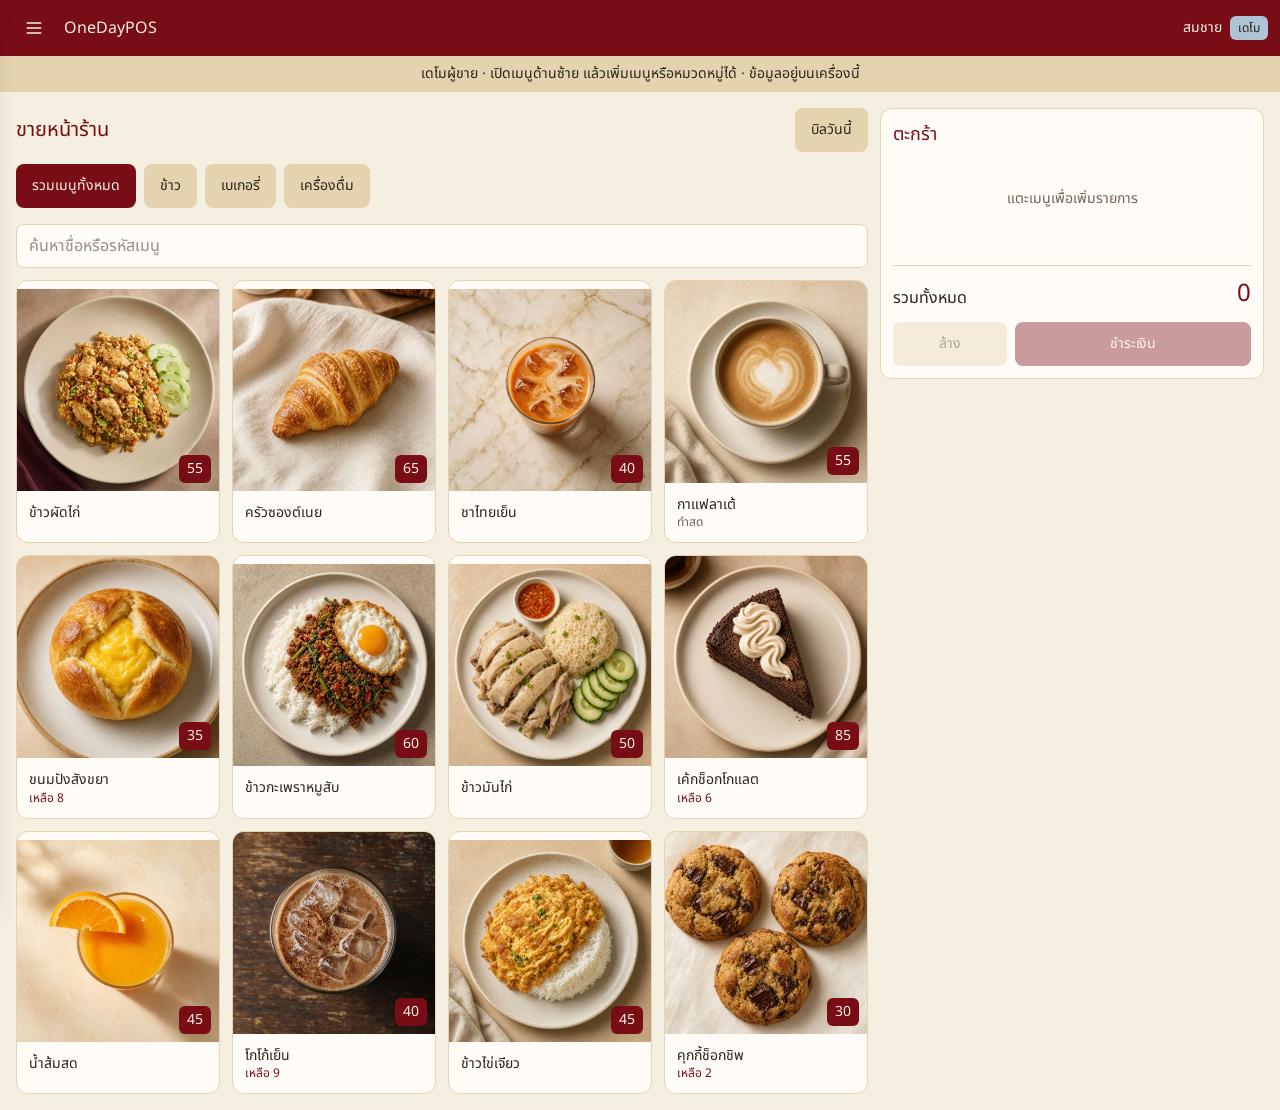
==== commit 768a4c23: "Remove the receipt settings menu from the demo" ====
--- a/index.html
+++ b/index.html
@@ -1 +1 @@
-<!DOCTYPE html><html lang="th"><head><meta charSet="utf-8"/><meta name="viewport" content="width=device-width, initial-scale=1"/><link rel="stylesheet" href="./assets/styles-fNEETy1O.css" data-precedence="default"/><link rel="stylesheet" href="https://fonts.googleapis.com/css2?family=Noto+Sans+Thai:wght@400&amp;display=swap" data-precedence="default"/><title>OneDayPOS</title><meta name="theme-color" content="#790D16"/><link rel="modulepreload" href="./assets/index-DrUq9LWU.js"/><link rel="modulepreload" href="./assets/routes-RYl--HtD.js"/><link rel="modulepreload" href="./assets/shell-CaXzwwmZ.js"/><link rel="icon" type="image/svg+xml" href="./favicon.svg"/><link rel="manifest" href="./__grok/manifest.webmanifest"/><link rel="apple-touch-icon" href="./__grok/icon-180.png"/></head><body><!--$--><!--$--><!--/$--><!--/$--><script data-tsr-stream-part="">(self.$R=self.$R||{})["tsr"]=[];self.$_TSR={h(){this.hydrated=!0,this.c()},e(){this.streamEnded=!0,this.c()},c(){this.hydrated&&this.streamEnded&&(delete self.$_TSR,delete self.$R.tsr)},p(e){this.initialized?e():this.buffer.push(e)},buffer:[]};$_TSR.router=($R=>$R[0]={manifest:$R[1]={routes:$R[2]={__root__:$R[3]={preloads:$R[4]=["./assets/index-DrUq9LWU.js"],scripts:$R[5]=[$R[6]={attrs:$R[7]={type:"module",async:!0,src:"./assets/index-DrUq9LWU.js"}}]}}},matches:$R[8]=[$R[9]={i:"__root__ ",u:1792081968822,s:"success",ssr:!0}]})($R["tsr"]);$_TSR.e();{let s=document.currentScript,p;while((p=s.previousElementSibling)&&p.hasAttribute('data-tsr-stream-part'))p.remove();s.remove()}</script><script type="module" async="" src="./assets/index-DrUq9LWU.js"></script><script>document.currentScript.remove();/*$tsr-stream-boundary*/</script></body></html>+<!DOCTYPE html><html lang="th"><head><meta charSet="utf-8"/><meta name="viewport" content="width=device-width, initial-scale=1"/><link rel="stylesheet" href="./assets/styles-CiONnsIz.css" data-precedence="default"/><link rel="stylesheet" href="https://fonts.googleapis.com/css2?family=Noto+Sans+Thai:wght@400&amp;display=swap" data-precedence="default"/><title>OneDayPOS</title><meta name="theme-color" content="#790D16"/><link rel="modulepreload" href="./assets/index-BoEcqPoc.js"/><link rel="modulepreload" href="./assets/routes-fzI4rSbQ.js"/><link rel="modulepreload" href="./assets/shell-CF9D_olw.js"/><link rel="icon" type="image/svg+xml" href="./favicon.svg"/><link rel="manifest" href="./__grok/manifest.webmanifest"/><link rel="apple-touch-icon" href="./__grok/icon-180.png"/></head><body><!--$--><!--$--><!--/$--><!--/$--><script data-tsr-stream-part="">(self.$R=self.$R||{})["tsr"]=[];self.$_TSR={h(){this.hydrated=!0,this.c()},e(){this.streamEnded=!0,this.c()},c(){this.hydrated&&this.streamEnded&&(delete self.$_TSR,delete self.$R.tsr)},p(e){this.initialized?e():this.buffer.push(e)},buffer:[]};$_TSR.router=($R=>$R[0]={manifest:$R[1]={routes:$R[2]={__root__:$R[3]={preloads:$R[4]=["./assets/index-BoEcqPoc.js"],scripts:$R[5]=[$R[6]={attrs:$R[7]={type:"module",async:!0,src:"./assets/index-BoEcqPoc.js"}}]}}},matches:$R[8]=[$R[9]={i:"__root__\u0000",u:1792080983400,s:"success",ssr:!0}]})($R["tsr"]);$_TSR.e();{let s=document.currentScript,p;while((p=s.previousElementSibling)&&p.hasAttribute('data-tsr-stream-part'))p.remove();s.remove()}</script><script type="module" async="" src="./assets/index-BoEcqPoc.js"></script><script>document.currentScript.remove();/*$tsr-stream-boundary*/</script></body></html>
--- a/assets/styles-CiONnsIz.css
+++ b/assets/styles-CiONnsIz.css
@@ -0,0 +1,2 @@
+/*! tailwindcss v4.3.3 | MIT License | https://tailwindcss.com */
+@layer properties{@supports (((-webkit-hyphens:none)) and (not (margin-trim:inline))) or ((-moz-orient:inline) and (not (color:rgb(from red r g b)))){*,:before,:after,::backdrop{--tw-translate-x:0;--tw-translate-y:0;--tw-translate-z:0;--tw-scale-x:1;--tw-scale-y:1;--tw-scale-z:1;--tw-rotate-x:initial;--tw-rotate-y:initial;--tw-rotate-z:initial;--tw-skew-x:initial;--tw-skew-y:initial;--tw-space-y-reverse:0;--tw-border-style:solid;--tw-leading:initial;--tw-font-weight:initial;--tw-ordinal:initial;--tw-slashed-zero:initial;--tw-numeric-figure:initial;--tw-numeric-spacing:initial;--tw-numeric-fraction:initial;--tw-shadow:0 0 #0000;--tw-shadow-color:initial;--tw-shadow-alpha:100%;--tw-inset-shadow:0 0 #0000;--tw-inset-shadow-color:initial;--tw-inset-shadow-alpha:100%;--tw-ring-color:initial;--tw-ring-shadow:0 0 #0000;--tw-inset-ring-color:initial;--tw-inset-ring-shadow:0 0 #0000;--tw-ring-inset:initial;--tw-ring-offset-width:0px;--tw-ring-offset-color:#fff;--tw-ring-offset-shadow:0 0 #0000;--tw-outline-style:solid;--tw-blur:initial;--tw-brightness:initial;--tw-contrast:initial;--tw-grayscale:initial;--tw-hue-rotate:initial;--tw-invert:initial;--tw-opacity:initial;--tw-saturate:initial;--tw-sepia:initial;--tw-drop-shadow:initial;--tw-drop-shadow-color:initial;--tw-drop-shadow-alpha:100%;--tw-drop-shadow-size:initial;--tw-duration:initial;--tw-ease:initial;--tw-content:""}}}@layer theme{:root,:host{--font-sans:Tahoma, "Noto Sans Thai", Loma, sans-serif;--font-mono:ui-monospace, SFMono-Regular, Menlo, Monaco, Consolas, "Liberation Mono", "Courier New", monospace;--color-red-500:oklch(63.7% .237 25.331);--color-zinc-50:oklch(98.5% 0 none);--color-zinc-400:oklch(70.5% .015 286.067);--color-zinc-500:oklch(55.2% .016 285.938);--color-zinc-900:oklch(21% .006 285.885);--color-zinc-950:oklch(14.1% .005 285.823);--color-neutral-100:oklch(97% 0 none);--color-neutral-300:oklch(87% 0 none);--color-neutral-500:oklch(55.6% 0 none);--color-neutral-700:oklch(37.1% 0 none);--color-neutral-900:oklch(20.5% 0 none);--color-black:#000;--color-white:#fff;--spacing:.25rem;--container-xs:20rem;--container-sm:24rem;--container-md:28rem;--container-xl:36rem;--container-3xl:48rem;--container-7xl:80rem;--text-xs:.75rem;--text-xs--line-height:calc(1 / .75);--text-sm:.875rem;--text-sm--line-height:calc(1.25 / .875);--text-base:1rem;--text-base--line-height:calc(1.5 / 1);--text-lg:1.125rem;--text-lg--line-height:calc(1.75 / 1.125);--text-xl:1.25rem;--text-xl--line-height:calc(1.75 / 1.25);--text-2xl:1.5rem;--text-2xl--line-height:calc(2 / 1.5);--text-3xl:1.875rem;--text-3xl--line-height:calc(2.25 / 1.875);--font-weight-medium:500;--font-weight-semibold:600;--tracking-tight:-.025em;--leading-tight:1.25;--leading-snug:1.375;--leading-normal:1.5;--radius-xs:.125rem;--radius-sm:.25rem;--radius-md:.375rem;--radius-lg:.5rem;--radius-xl:.75rem;--radius-2xl:1rem;--ease-out:cubic-bezier(0, 0, .2, 1);--ease-in-out:cubic-bezier(.4, 0, .2, 1);--animate-pulse:pulse 2s cubic-bezier(.4, 0, .6, 1) infinite;--default-transition-duration:.15s;--default-transition-timing-function:cubic-bezier(.4, 0, .2, 1);--default-font-family:var(--font-sans);--default-mono-font-family:var(--font-mono);--color-brand:#790d16;--color-brand-ink:#f5efe1;--color-sand:#e5d3af;--color-cream:#f5efe1;--color-ink:#2c241c;--color-muted:#6f6256;--color-card:#fffcf7;--color-sky:#aec4d4}}@layer base{*,:after,:before,::backdrop{box-sizing:border-box;border:0 solid;margin:0;padding:0}::file-selector-button{box-sizing:border-box;border:0 solid;margin:0;padding:0}html,:host{-webkit-text-size-adjust:100%;tab-size:4;line-height:1.5;font-family:var(--default-font-family,-apple-system, BlinkMacSystemFont, "Segoe UI", Roboto, "Helvetica Neue", "Noto Sans", Arial, sans-serif, "Apple Color Emoji", "Segoe UI Emoji", "Segoe UI Symbol", "Noto Color Emoji");font-feature-settings:var(--default-font-feature-settings,normal);font-variation-settings:var(--default-font-variation-settings,normal);-webkit-tap-highlight-color:transparent}hr{height:0;color:inherit;border-top-width:1px}abbr:where([title]){-webkit-text-decoration:underline dotted;text-decoration:underline dotted}h1,h2,h3,h4,h5,h6{font-size:inherit;font-weight:inherit}a{color:inherit;-webkit-text-decoration:inherit;-webkit-text-decoration:inherit;-webkit-text-decoration:inherit;-webkit-text-decoration:inherit;text-decoration:inherit}b,strong{font-weight:bolder}code,kbd,samp,pre{font-family:var(--default-mono-font-family,ui-monospace, SFMono-Regular, Menlo, Monaco, Consolas, "Liberation Mono", "Courier New", monospace);font-feature-settings:var(--default-mono-font-feature-settings,normal);font-variation-settings:var(--default-mono-font-variation-settings,normal);font-size:1em}small{font-size:80%}sub,sup{vertical-align:baseline;font-size:75%;line-height:0;position:relative}sub{bottom:-.25em}sup{top:-.5em}table{text-indent:0;border-color:inherit;border-collapse:collapse}:-moz-focusring:where(:not(iframe)){outline:auto}progress{vertical-align:baseline}summary{display:list-item}ol,ul,menu{list-style:none}img,svg,video,canvas,audio,iframe,embed,object{vertical-align:middle;display:block}img,video{max-width:100%;height:auto}button,input,select,optgroup,textarea{font:inherit;font-feature-settings:inherit;font-variation-settings:inherit;letter-spacing:inherit;color:inherit;opacity:1;background-color:#0000;border-radius:0}::file-selector-button{font:inherit;font-feature-settings:inherit;font-variation-settings:inherit;letter-spacing:inherit;color:inherit;opacity:1;background-color:#0000;border-radius:0}:where(select:is([multiple],[size])) optgroup{font-weight:bolder}:where(select:is([multiple],[size])) optgroup option{padding-inline-start:20px}::file-selector-button{margin-inline-end:4px}::placeholder{opacity:1}@supports (not ((-webkit-appearance:-apple-pay-button))) or (contain-intrinsic-size:1px){::placeholder{color:currentColor}@supports (color:color-mix(in lab, red, red)){::placeholder{color:color-mix(in oklab, currentcolor 50%, transparent)}}}textarea{resize:vertical}::-webkit-search-decoration{-webkit-appearance:none}::-webkit-date-and-time-value{min-height:1lh;text-align:inherit}::-webkit-datetime-edit{display:inline-flex}::-webkit-datetime-edit-fields-wrapper{padding:0}::-webkit-datetime-edit{padding-block:0}::-webkit-datetime-edit-year-field{padding-block:0}::-webkit-datetime-edit-month-field{padding-block:0}::-webkit-datetime-edit-day-field{padding-block:0}::-webkit-datetime-edit-hour-field{padding-block:0}::-webkit-datetime-edit-minute-field{padding-block:0}::-webkit-datetime-edit-second-field{padding-block:0}::-webkit-datetime-edit-millisecond-field{padding-block:0}::-webkit-datetime-edit-meridiem-field{padding-block:0}::-webkit-calendar-picker-indicator{line-height:1}:-moz-ui-invalid{box-shadow:none}button,input:where([type=button],[type=reset],[type=submit]){appearance:button}::file-selector-button{appearance:button}::-webkit-inner-spin-button{height:auto}::-webkit-outer-spin-button{height:auto}[hidden]:where(:not([hidden=until-found])){display:none!important}button:not(:disabled),[role=button]:not(:disabled){cursor:pointer}html{--lightningcss-light:initial;--lightningcss-dark: ;color-scheme:light}body{background:var(--color-cream);min-height:100dvh;color:var(--color-ink);font-family:var(--font-sans);margin:0;line-height:1.5}input,select,textarea,button{font-family:inherit}:focus-visible{outline:2px solid var(--color-brand);outline-offset:2px}}@layer components;@layer utilities{.pointer-events-none{pointer-events:none}.collapse{visibility:collapse}.invisible{visibility:hidden}.visible{visibility:visible}.absolute{position:absolute}.fixed{position:fixed}.relative{position:relative}.static{position:static}.sticky{position:sticky}.inset-0{inset:0}.inset-x-0{inset-inline:0}.top-0{top:0}.top-2{top:calc(var(--spacing) * 2)}.top-16{top:calc(var(--spacing) * 16)}.right-1{right:var(--spacing)}.right-2{right:calc(var(--spacing) * 2)}.right-3{right:calc(var(--spacing) * 3)}.right-4{right:calc(var(--spacing) * 4)}.bottom-0{bottom:0}.bottom-2{bottom:calc(var(--spacing) * 2)}.bottom-4{bottom:calc(var(--spacing) * 4)}.left-0{left:0}.left-1{left:var(--spacing)}.left-2{left:calc(var(--spacing) * 2)}.left-3{left:calc(var(--spacing) * 3)}.left-4{left:calc(var(--spacing) * 4)}.z-30{z-index:30}.z-40{z-index:40}.z-50{z-index:50}.col-span-2{grid-column:span 2/span 2}.container{width:100%}@media (width>=40rem){.container{max-width:40rem}}@media (width>=48rem){.container{max-width:48rem}}@media (width>=64rem){.container{max-width:64rem}}@media (width>=80rem){.container{max-width:80rem}}@media (width>=96rem){.container{max-width:96rem}}.mx-auto{margin-inline:auto}.my-2{margin-block:calc(var(--spacing) * 2)}.mt-1{margin-top:var(--spacing)}.mt-2{margin-top:calc(var(--spacing) * 2)}.mt-3{margin-top:calc(var(--spacing) * 3)}.mt-4{margin-top:calc(var(--spacing) * 4)}.mt-6{margin-top:calc(var(--spacing) * 6)}.mt-8{margin-top:calc(var(--spacing) * 8)}.mt-auto{margin-top:auto}.mb-1{margin-bottom:var(--spacing)}.mb-2{margin-bottom:calc(var(--spacing) * 2)}.mb-3{margin-bottom:calc(var(--spacing) * 3)}.mb-4{margin-bottom:calc(var(--spacing) * 4)}.mb-5{margin-bottom:calc(var(--spacing) * 5)}.ml-2{margin-left:calc(var(--spacing) * 2)}.ml-auto{margin-left:auto}.ml-px{margin-left:1px}.block{display:block}.contents{display:contents}.flex{display:flex}.grid{display:grid}.hidden{display:none}.inline{display:inline}.inline-block{display:inline-block}.inline-flex{display:inline-flex}.table{display:table}.aspect-square{aspect-ratio:1}.size-4{width:calc(var(--spacing) * 4);height:calc(var(--spacing) * 4)}.size-5{width:calc(var(--spacing) * 5);height:calc(var(--spacing) * 5)}.size-10{width:calc(var(--spacing) * 10);height:calc(var(--spacing) * 10)}.size-11{width:calc(var(--spacing) * 11);height:calc(var(--spacing) * 11)}.size-14{width:calc(var(--spacing) * 14);height:calc(var(--spacing) * 14)}.h-7{height:calc(var(--spacing) * 7)}.h-8{height:calc(var(--spacing) * 8)}.h-11{height:calc(var(--spacing) * 11)}.h-14{height:calc(var(--spacing) * 14)}.h-20{height:calc(var(--spacing) * 20)}.h-28{height:calc(var(--spacing) * 28)}.h-dvh{height:100dvh}.h-full{height:100%}.max-h-64{max-height:calc(var(--spacing) * 64)}.max-h-\[85dvh\]{max-height:85dvh}.max-h-\[92dvh\]{max-height:92dvh}.min-h-9{min-height:calc(var(--spacing) * 9)}.min-h-11{min-height:calc(var(--spacing) * 11)}.min-h-12{min-height:calc(var(--spacing) * 12)}.min-h-24{min-height:calc(var(--spacing) * 24)}.min-h-dvh{min-height:100dvh}.min-h-screen{min-height:100vh}.w-8{width:calc(var(--spacing) * 8)}.w-28{width:calc(var(--spacing) * 28)}.w-72{width:calc(var(--spacing) * 72)}.w-80{width:calc(var(--spacing) * 80)}.w-auto{width:auto}.w-full{width:100%}.max-w-7xl{max-width:var(--container-7xl)}.max-w-36{max-width:calc(var(--spacing) * 36)}.max-w-md{max-width:var(--container-md)}.max-w-sm{max-width:var(--container-sm)}.max-w-xl{max-width:var(--container-xl)}.max-w-xs{max-width:var(--container-xs)}.min-w-0{min-width:0}.min-w-12{min-width:calc(var(--spacing) * 12)}.min-w-32{min-width:calc(var(--spacing) * 32)}.flex-1{flex:1}.shrink{flex-shrink:1}.shrink-0{flex-shrink:0}.border-collapse{border-collapse:collapse}.-translate-x-full{--tw-translate-x:-100%;translate:var(--tw-translate-x) var(--tw-translate-y)}.translate-x-0{--tw-translate-x:0px;translate:var(--tw-translate-x) var(--tw-translate-y)}.scale-100{--tw-scale-x:100%;--tw-scale-y:100%;--tw-scale-z:100%;scale:var(--tw-scale-x) var(--tw-scale-y)}.scale-\[0\.25\]{scale:.25}.transform{transform:var(--tw-rotate-x,) var(--tw-rotate-y,) var(--tw-rotate-z,) var(--tw-skew-x,) var(--tw-skew-y,)}.animate-pulse{animation:var(--animate-pulse)}.cursor-pointer{cursor:pointer}.resize{resize:both}.grid-cols-2{grid-template-columns:repeat(2,minmax(0,1fr))}.grid-cols-3{grid-template-columns:repeat(3,minmax(0,1fr))}.grid-cols-\[1\.5rem_1fr_2rem_2\.5rem\]{grid-template-columns:1.5rem 1fr 2rem 2.5rem}.grid-cols-\[6rem_1fr\]{grid-template-columns:6rem 1fr}.grid-cols-\[6rem_1fr_6rem\]{grid-template-columns:6rem 1fr 6rem}.flex-col{flex-direction:column}.flex-wrap{flex-wrap:wrap}.place-items-center{place-items:center}.items-center{align-items:center}.items-end{align-items:flex-end}.items-start{align-items:flex-start}.justify-between{justify-content:space-between}.justify-center{justify-content:center}.gap-1{gap:var(--spacing)}.gap-2{gap:calc(var(--spacing) * 2)}.gap-3{gap:calc(var(--spacing) * 3)}.gap-4{gap:calc(var(--spacing) * 4)}.gap-6{gap:calc(var(--spacing) * 6)}:where(.space-y-3>:not(:last-child)){--tw-space-y-reverse:0;margin-block-start:calc(calc(var(--spacing) * 3) * var(--tw-space-y-reverse));margin-block-end:calc(calc(var(--spacing) * 3) * calc(1 - var(--tw-space-y-reverse)))}.self-start{align-self:flex-start}.truncate{text-overflow:ellipsis;white-space:nowrap;overflow:hidden}.overflow-auto{overflow:auto}.overflow-hidden{overflow:hidden}.overflow-x-auto{overflow-x:auto}.rounded{border-radius:.25rem}.rounded-2xl{border-radius:var(--radius-2xl)}.rounded-full{border-radius:2147483647px}.rounded-lg{border-radius:var(--radius-lg)}.rounded-md{border-radius:var(--radius-md)}.rounded-xl{border-radius:var(--radius-xl)}.rounded-t-2xl{border-top-left-radius:var(--radius-2xl);border-top-right-radius:var(--radius-2xl)}.border{border-style:var(--tw-border-style);border-width:1px}.border-t{border-top-style:var(--tw-border-style);border-top-width:1px}.border-b{border-bottom-style:var(--tw-border-style);border-bottom-width:1px}.border-dashed{--tw-border-style:dashed;border-style:dashed}.border-ink{border-color:var(--color-ink)}.border-neutral-300{border-color:var(--color-neutral-300)}.border-sand{border-color:var(--color-sand)}.bg-black{background-color:var(--color-black)}.bg-black\/10{background-color:#0000001a}@supports (color:color-mix(in lab, red, red)){.bg-black\/10{background-color:color-mix(in oklab, var(--color-black) 10%, transparent)}}.bg-brand{background-color:var(--color-brand)}.bg-card{background-color:var(--color-card)}.bg-cream{background-color:var(--color-cream)}.bg-ink\/40{background-color:#2c241c66}@supports (color:color-mix(in lab, red, red)){.bg-ink\/40{background-color:color-mix(in oklab, var(--color-ink) 40%, transparent)}}.bg-sand{background-color:var(--color-sand)}.bg-sky{background-color:var(--color-sky)}.bg-transparent{background-color:#0000}.bg-zinc-50{background-color:var(--color-zinc-50)}.object-contain{object-fit:contain}.object-cover{object-fit:cover}.p-2{padding:calc(var(--spacing) * 2)}.p-3{padding:calc(var(--spacing) * 3)}.p-4{padding:calc(var(--spacing) * 4)}.p-6{padding:calc(var(--spacing) * 6)}.p-8{padding:calc(var(--spacing) * 8)}.p-\[16px\]{padding:16px}.px-0{padding-inline:0}.px-2{padding-inline:calc(var(--spacing) * 2)}.px-3{padding-inline:calc(var(--spacing) * 3)}.px-4{padding-inline:calc(var(--spacing) * 4)}.px-6{padding-inline:calc(var(--spacing) * 6)}.py-1{padding-block:var(--spacing)}.py-2{padding-block:calc(var(--spacing) * 2)}.py-3{padding-block:calc(var(--spacing) * 3)}.py-4{padding-block:calc(var(--spacing) * 4)}.py-8{padding-block:calc(var(--spacing) * 8)}.pt-2{padding-top:calc(var(--spacing) * 2)}.pt-3{padding-top:calc(var(--spacing) * 3)}.pt-6{padding-top:calc(var(--spacing) * 6)}.pr-3\.5{padding-right:calc(var(--spacing) * 3.5)}.pb-1{padding-bottom:var(--spacing)}.pb-24{padding-bottom:calc(var(--spacing) * 24)}.pl-4{padding-left:calc(var(--spacing) * 4)}.text-center{text-align:center}.text-left{text-align:left}.text-right{text-align:right}.text-2xl{font-size:var(--text-2xl);line-height:var(--tw-leading,var(--text-2xl--line-height))}.text-3xl{font-size:var(--text-3xl);line-height:var(--tw-leading,var(--text-3xl--line-height))}.text-base{font-size:var(--text-base);line-height:var(--tw-leading,var(--text-base--line-height))}.text-lg{font-size:var(--text-lg);line-height:var(--tw-leading,var(--text-lg--line-height))}.text-sm{font-size:var(--text-sm);line-height:var(--tw-leading,var(--text-sm--line-height))}.text-xl{font-size:var(--text-xl);line-height:var(--tw-leading,var(--text-xl--line-height))}.text-xs{font-size:var(--text-xs);line-height:var(--tw-leading,var(--text-xs--line-height))}.text-\[13px\]{font-size:13px}.leading-snug{--tw-leading:var(--leading-snug);line-height:var(--leading-snug)}.font-medium{--tw-font-weight:var(--font-weight-medium);font-weight:var(--font-weight-medium)}.font-semibold{--tw-font-weight:var(--font-weight-semibold);font-weight:var(--font-weight-semibold)}.text-balance{text-wrap:balance}.text-wrap{text-wrap:wrap}.break-words{overflow-wrap:break-word}.text-brand{color:var(--color-brand)}.text-brand-ink{color:var(--color-brand-ink)}.text-ink{color:var(--color-ink)}.text-muted{color:var(--color-muted)}.text-neutral-500{color:var(--color-neutral-500)}.text-red-500{color:var(--color-red-500)}.text-white{color:var(--color-white)}.text-zinc-500{color:var(--color-zinc-500)}.text-zinc-900{color:var(--color-zinc-900)}.lowercase{text-transform:lowercase}.uppercase{text-transform:uppercase}.tabular-nums{--tw-numeric-spacing:tabular-nums;font-variant-numeric:var(--tw-ordinal,) var(--tw-slashed-zero,) var(--tw-numeric-figure,) var(--tw-numeric-spacing,) var(--tw-numeric-fraction,)}.underline-offset-4{text-underline-offset:4px}.antialiased{-webkit-font-smoothing:antialiased;-moz-osx-font-smoothing:grayscale}.opacity-0{opacity:0}.opacity-50{opacity:.5}.opacity-70{opacity:.7}.opacity-100{opacity:1}.shadow{--tw-shadow:0 1px 3px 0 var(--tw-shadow-color,#0000001a), 0 1px 2px -1px var(--tw-shadow-color,#0000001a);box-shadow:var(--tw-inset-shadow), var(--tw-inset-ring-shadow), var(--tw-ring-offset-shadow), var(--tw-ring-shadow), var(--tw-shadow)}.shadow-lg{--tw-shadow:0 10px 15px -3px var(--tw-shadow-color,#0000001a), 0 4px 6px -4px var(--tw-shadow-color,#0000001a);box-shadow:var(--tw-inset-shadow), var(--tw-inset-ring-shadow), var(--tw-ring-offset-shadow), var(--tw-ring-shadow), var(--tw-shadow)}.shadow-sm{--tw-shadow:0 1px 3px 0 var(--tw-shadow-color,#0000001a), 0 1px 2px -1px var(--tw-shadow-color,#0000001a);box-shadow:var(--tw-inset-shadow), var(--tw-inset-ring-shadow), var(--tw-ring-offset-shadow), var(--tw-ring-shadow), var(--tw-shadow)}.shadow-xl{--tw-shadow:0 20px 25px -5px var(--tw-shadow-color,#0000001a), 0 8px 10px -6px var(--tw-shadow-color,#0000001a);box-shadow:var(--tw-inset-shadow), var(--tw-inset-ring-shadow), var(--tw-ring-offset-shadow), var(--tw-ring-shadow), var(--tw-shadow)}.ring{--tw-ring-shadow:var(--tw-ring-inset,) 0 0 0 calc(1px + var(--tw-ring-offset-width)) var(--tw-ring-color,currentcolor);box-shadow:var(--tw-inset-shadow), var(--tw-inset-ring-shadow), var(--tw-ring-offset-shadow), var(--tw-ring-shadow), var(--tw-shadow)}.outline,.outline-1{outline-style:var(--tw-outline-style);outline-width:1px}.-outline-offset-1{outline-offset:calc(1px * -1)}.outline-black\/10{outline-color:#0000001a}@supports (color:color-mix(in lab, red, red)){.outline-black\/10{outline-color:color-mix(in oklab, var(--color-black) 10%, transparent)}}.blur{--tw-blur:blur(8px);filter:var(--tw-blur,) var(--tw-brightness,) var(--tw-contrast,) var(--tw-grayscale,) var(--tw-hue-rotate,) var(--tw-invert,) var(--tw-saturate,) var(--tw-sepia,) var(--tw-drop-shadow,)}.blur-\[4px\]{--tw-blur:blur(4px);filter:var(--tw-blur,) var(--tw-brightness,) var(--tw-contrast,) var(--tw-grayscale,) var(--tw-hue-rotate,) var(--tw-invert,) var(--tw-saturate,) var(--tw-sepia,) var(--tw-drop-shadow,)}.blur-none{--tw-blur: ;filter:var(--tw-blur,) var(--tw-brightness,) var(--tw-contrast,) var(--tw-grayscale,) var(--tw-hue-rotate,) var(--tw-invert,) var(--tw-saturate,) var(--tw-sepia,) var(--tw-drop-shadow,)}.grayscale{--tw-grayscale:grayscale(100%);filter:var(--tw-blur,) var(--tw-brightness,) var(--tw-contrast,) var(--tw-grayscale,) var(--tw-hue-rotate,) var(--tw-invert,) var(--tw-saturate,) var(--tw-sepia,) var(--tw-drop-shadow,)}.invert{--tw-invert:invert(100%);filter:var(--tw-blur,) var(--tw-brightness,) var(--tw-contrast,) var(--tw-grayscale,) var(--tw-hue-rotate,) var(--tw-invert,) var(--tw-saturate,) var(--tw-sepia,) var(--tw-drop-shadow,)}.sepia{--tw-sepia:sepia(100%);filter:var(--tw-blur,) var(--tw-brightness,) var(--tw-contrast,) var(--tw-grayscale,) var(--tw-hue-rotate,) var(--tw-invert,) var(--tw-saturate,) var(--tw-sepia,) var(--tw-drop-shadow,)}.filter{filter:var(--tw-blur,) var(--tw-brightness,) var(--tw-contrast,) var(--tw-grayscale,) var(--tw-hue-rotate,) var(--tw-invert,) var(--tw-saturate,) var(--tw-sepia,) var(--tw-drop-shadow,)}.filter\!{filter:var(--tw-blur,) var(--tw-brightness,) var(--tw-contrast,) var(--tw-grayscale,) var(--tw-hue-rotate,) var(--tw-invert,) var(--tw-saturate,) var(--tw-sepia,) var(--tw-drop-shadow,)!important}.transition{transition-property:color,background-color,border-color,outline-color,text-decoration-color,fill,stroke,--tw-gradient-from,--tw-gradient-via,--tw-gradient-to,opacity,box-shadow,transform,translate,scale,rotate,filter,-webkit-backdrop-filter,backdrop-filter,display,content-visibility,overlay,pointer-events;transition-timing-function:var(--tw-ease,var(--default-transition-timing-function));transition-duration:var(--tw-duration,var(--default-transition-duration))}.transition-\[box-shadow\]{transition-property:box-shadow;transition-timing-function:var(--tw-ease,var(--default-transition-timing-function));transition-duration:var(--tw-duration,var(--default-transition-duration))}.transition-\[opacity\,filter\,scale\]{transition-property:opacity,filter,scale;transition-timing-function:var(--tw-ease,var(--default-transition-timing-function));transition-duration:var(--tw-duration,var(--default-transition-duration))}.transition-\[scale\,background-color\]{transition-property:scale,background-color;transition-timing-function:var(--tw-ease,var(--default-transition-timing-function));transition-duration:var(--tw-duration,var(--default-transition-duration))}.transition-\[scale\,opacity\,filter\]{transition-property:scale,opacity,filter;transition-timing-function:var(--tw-ease,var(--default-transition-timing-function));transition-duration:var(--tw-duration,var(--default-transition-duration))}.transition-transform{transition-property:transform,translate,scale,rotate;transition-timing-function:var(--tw-ease,var(--default-transition-timing-function));transition-duration:var(--tw-duration,var(--default-transition-duration))}.duration-150{--tw-duration:.15s;transition-duration:.15s}.duration-300{--tw-duration:.3s;transition-duration:.3s}.ease-\[cubic-bezier\(0\.2\,0\,0\,1\)\]{--tw-ease:cubic-bezier(.2,0,0,1);transition-timing-function:cubic-bezier(.2,0,0,1)}.ease-out{--tw-ease:var(--ease-out);transition-timing-function:var(--ease-out)}.after\:absolute:after{content:var(--tw-content);position:absolute}.after\:top-1\/2:after{content:var(--tw-content);top:50%}.after\:left-1\/2:after{content:var(--tw-content);left:50%}.after\:size-10:after{content:var(--tw-content);width:calc(var(--spacing) * 10);height:calc(var(--spacing) * 10)}.after\:-translate-1\/2:after{content:var(--tw-content);--tw-translate-x:calc(calc(1 / 2 * 100%) * -1);--tw-translate-y:calc(calc(1 / 2 * 100%) * -1);translate:var(--tw-translate-x) var(--tw-translate-y)}@media (hover:hover){.hover\:bg-neutral-100:hover{background-color:var(--color-neutral-100)}.hover\:bg-sand:hover{background-color:var(--color-sand)}.hover\:underline:hover{text-decoration-line:underline}}.active\:scale-\[0\.96\]:active,.active\:not-disabled\:scale-\[0\.96\]:active:not(:disabled){scale:.96}.disabled\:cursor-wait:disabled{cursor:wait}.disabled\:no-underline:disabled{text-decoration-line:none}.disabled\:opacity-40:disabled{opacity:.4}@media (width>=40rem){.sm\:inline{display:inline}.sm\:max-w-3xl{max-width:var(--container-3xl)}.sm\:max-w-md{max-width:var(--container-md)}.sm\:grid-cols-2{grid-template-columns:repeat(2,minmax(0,1fr))}.sm\:grid-cols-3{grid-template-columns:repeat(3,minmax(0,1fr))}.sm\:grid-cols-4{grid-template-columns:repeat(4,minmax(0,1fr))}.sm\:grid-cols-5{grid-template-columns:repeat(5,minmax(0,1fr))}.sm\:grid-cols-\[12rem_1fr\]{grid-template-columns:12rem 1fr}.sm\:items-center{align-items:center}.sm\:gap-2{gap:calc(var(--spacing) * 2)}.sm\:rounded-2xl{border-radius:var(--radius-2xl)}.sm\:p-4{padding:calc(var(--spacing) * 4)}.sm\:px-3{padding-inline:calc(var(--spacing) * 3)}}@media (width>=64rem){.lg\:sticky{position:sticky}.lg\:top-16{top:calc(var(--spacing) * 16)}.lg\:block{display:block}.lg\:hidden{display:none}.lg\:grid-cols-\[1\.2fr_0\.8fr\]{grid-template-columns:1.2fr .8fr}.lg\:grid-cols-\[1fr_16rem\]{grid-template-columns:1fr 16rem}.lg\:flex-row{flex-direction:row}.lg\:self-start{align-self:flex-start}.lg\:pb-0{padding-bottom:0}}@media (width>=80rem){.xl\:w-96{width:calc(var(--spacing) * 96)}.xl\:grid-cols-4{grid-template-columns:repeat(4,minmax(0,1fr))}}@media (prefers-color-scheme:dark){.dark\:border-neutral-700{border-color:var(--color-neutral-700)}.dark\:bg-white\/20{background-color:#fff3}@supports (color:color-mix(in lab, red, red)){.dark\:bg-white\/20{background-color:color-mix(in oklab, var(--color-white) 20%, transparent)}}.dark\:bg-zinc-950{background-color:var(--color-zinc-950)}.dark\:text-zinc-50{color:var(--color-zinc-50)}.dark\:text-zinc-400{color:var(--color-zinc-400)}.dark\:outline-white\/10{outline-color:#ffffff1a}@supports (color:color-mix(in lab, red, red)){.dark\:outline-white\/10{outline-color:color-mix(in oklab, var(--color-white) 10%, transparent)}}@media (hover:hover){.dark\:hover\:bg-neutral-900:hover{background-color:var(--color-neutral-900)}}}}.sidebar-panel{transition:transform .2s}.cart-pane{max-height:calc(100dvh - 5.5rem)}.receipt-paper{width:72mm;max-width:100%}@media (prefers-reduced-motion:reduce){.sidebar-panel{transition:none}}.print-mount{display:none}@media print{.no-print{display:none!important}.print-mount{display:block!important}body{background:#fff!important}}@property --tw-translate-x{syntax:"*";inherits:false;initial-value:0}@property --tw-translate-y{syntax:"*";inherits:false;initial-value:0}@property --tw-translate-z{syntax:"*";inherits:false;initial-value:0}@property --tw-scale-x{syntax:"*";inherits:false;initial-value:1}@property --tw-scale-y{syntax:"*";inherits:false;initial-value:1}@property --tw-scale-z{syntax:"*";inherits:false;initial-value:1}@property --tw-rotate-x{syntax:"*";inherits:false}@property --tw-rotate-y{syntax:"*";inherits:false}@property --tw-rotate-z{syntax:"*";inherits:false}@property --tw-skew-x{syntax:"*";inherits:false}@property --tw-skew-y{syntax:"*";inherits:false}@property --tw-space-y-reverse{syntax:"*";inherits:false;initial-value:0}@property --tw-border-style{syntax:"*";inherits:false;initial-value:solid}@property --tw-leading{syntax:"*";inherits:false}@property --tw-font-weight{syntax:"*";inherits:false}@property --tw-ordinal{syntax:"*";inherits:false}@property --tw-slashed-zero{syntax:"*";inherits:false}@property --tw-numeric-figure{syntax:"*";inherits:false}@property --tw-numeric-spacing{syntax:"*";inherits:false}@property --tw-numeric-fraction{syntax:"*";inherits:false}@property --tw-shadow{syntax:"*";inherits:false;initial-value:0 0 #0000}@property --tw-shadow-color{syntax:"*";inherits:false}@property --tw-shadow-alpha{syntax:"<percentage>";inherits:false;initial-value:100%}@property --tw-inset-shadow{syntax:"*";inherits:false;initial-value:0 0 #0000}@property --tw-inset-shadow-color{syntax:"*";inherits:false}@property --tw-inset-shadow-alpha{syntax:"<percentage>";inherits:false;initial-value:100%}@property --tw-ring-color{syntax:"*";inherits:false}@property --tw-ring-shadow{syntax:"*";inherits:false;initial-value:0 0 #0000}@property --tw-inset-ring-color{syntax:"*";inherits:false}@property --tw-inset-ring-shadow{syntax:"*";inherits:false;initial-value:0 0 #0000}@property --tw-ring-inset{syntax:"*";inherits:false}@property --tw-ring-offset-width{syntax:"<length>";inherits:false;initial-value:0}@property --tw-ring-offset-color{syntax:"*";inherits:false;initial-value:#fff}@property --tw-ring-offset-shadow{syntax:"*";inherits:false;initial-value:0 0 #0000}@property --tw-outline-style{syntax:"*";inherits:false;initial-value:solid}@property --tw-blur{syntax:"*";inherits:false}@property --tw-brightness{syntax:"*";inherits:false}@property --tw-contrast{syntax:"*";inherits:false}@property --tw-grayscale{syntax:"*";inherits:false}@property --tw-hue-rotate{syntax:"*";inherits:false}@property --tw-invert{syntax:"*";inherits:false}@property --tw-opacity{syntax:"*";inherits:false}@property --tw-saturate{syntax:"*";inherits:false}@property --tw-sepia{syntax:"*";inherits:false}@property --tw-drop-shadow{syntax:"*";inherits:false}@property --tw-drop-shadow-color{syntax:"*";inherits:false}@property --tw-drop-shadow-alpha{syntax:"<percentage>";inherits:false;initial-value:100%}@property --tw-drop-shadow-size{syntax:"*";inherits:false}@property --tw-duration{syntax:"*";inherits:false}@property --tw-ease{syntax:"*";inherits:false}@property --tw-content{syntax:"*";inherits:false;initial-value:""}@keyframes pulse{50%{opacity:.5}}
